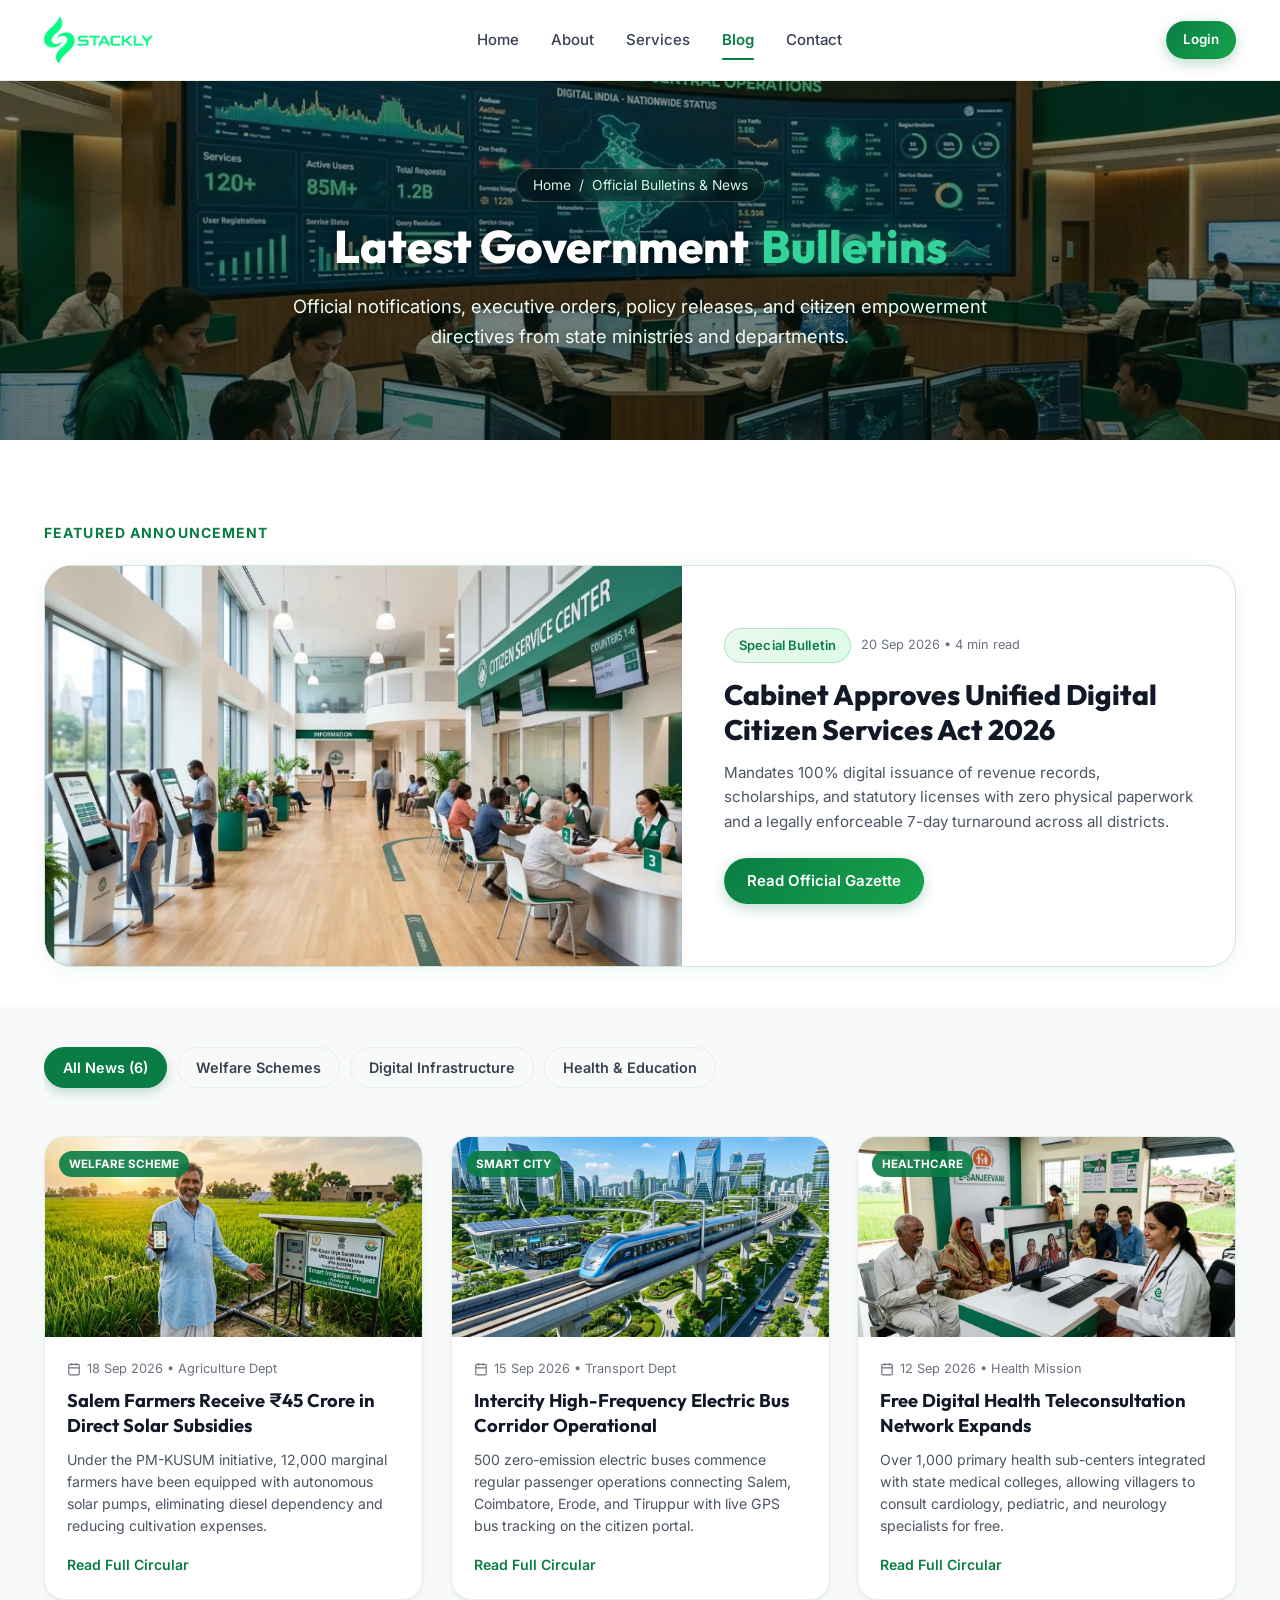
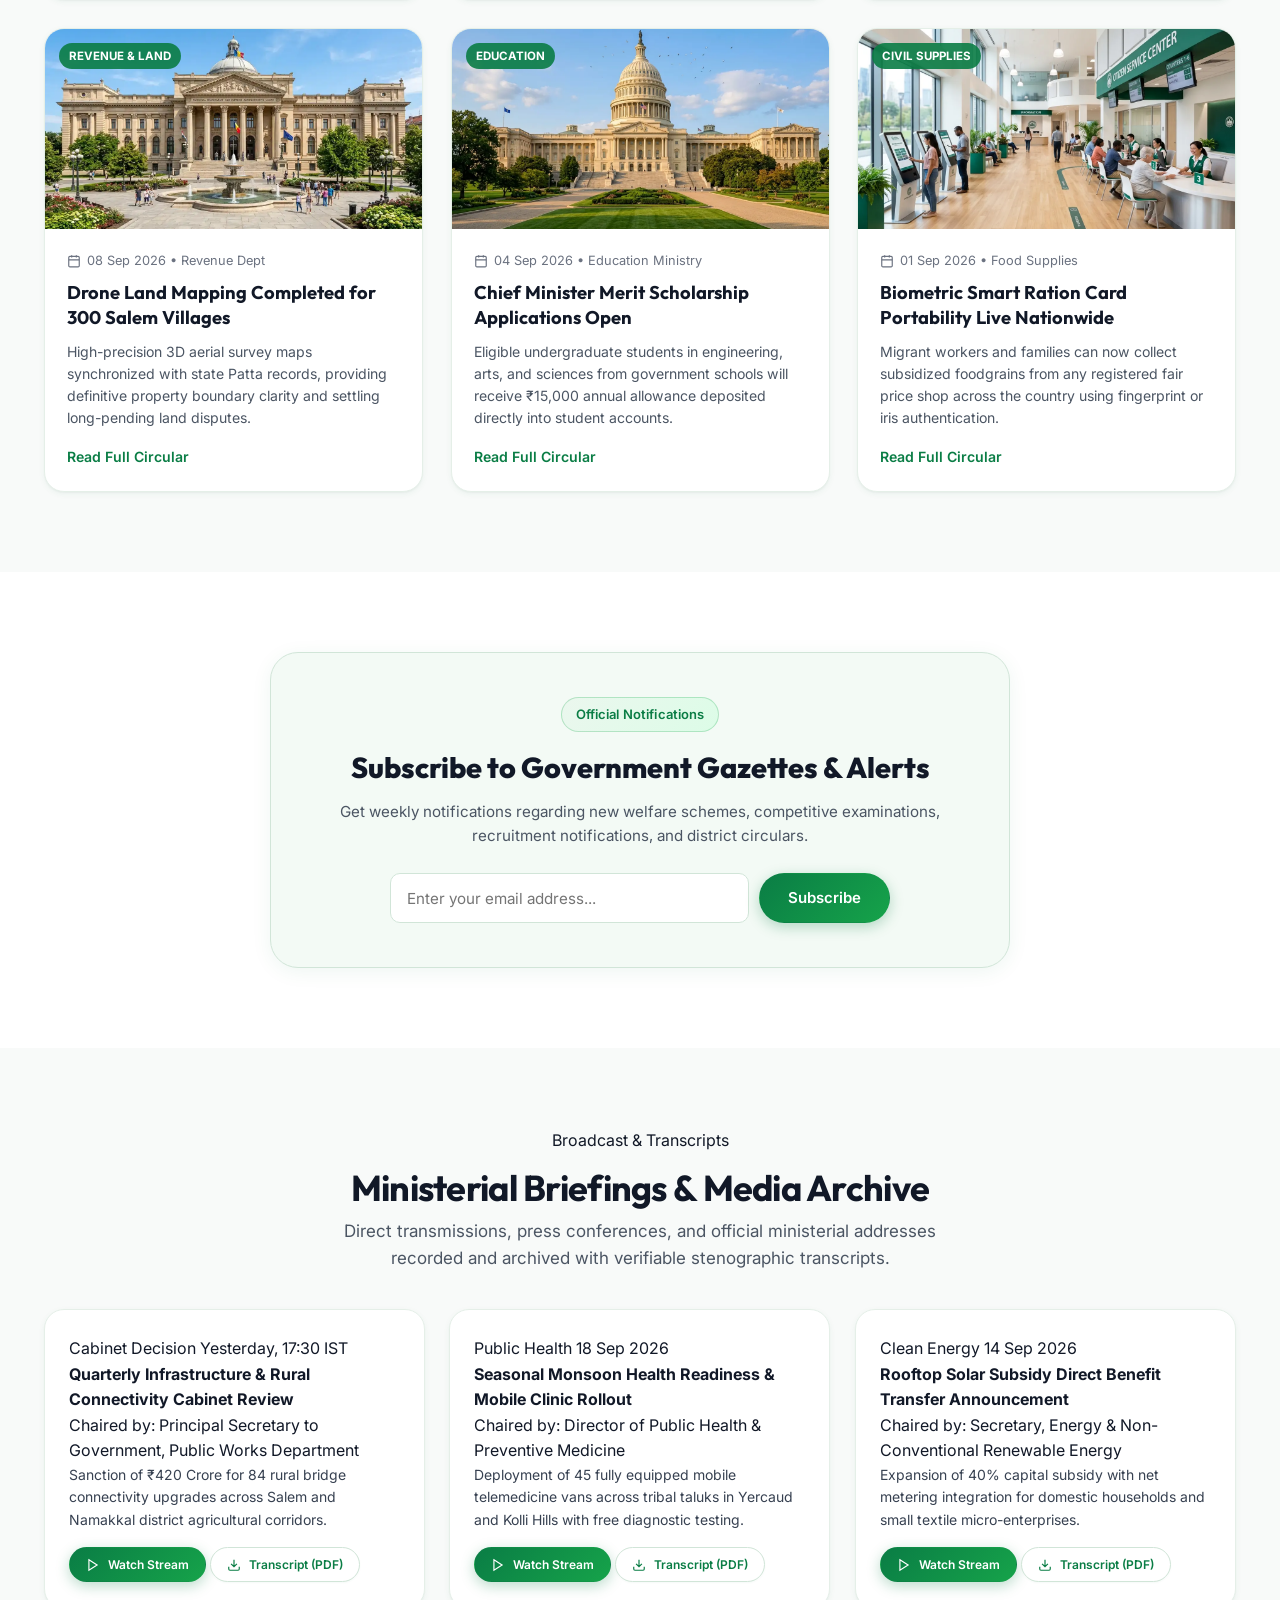
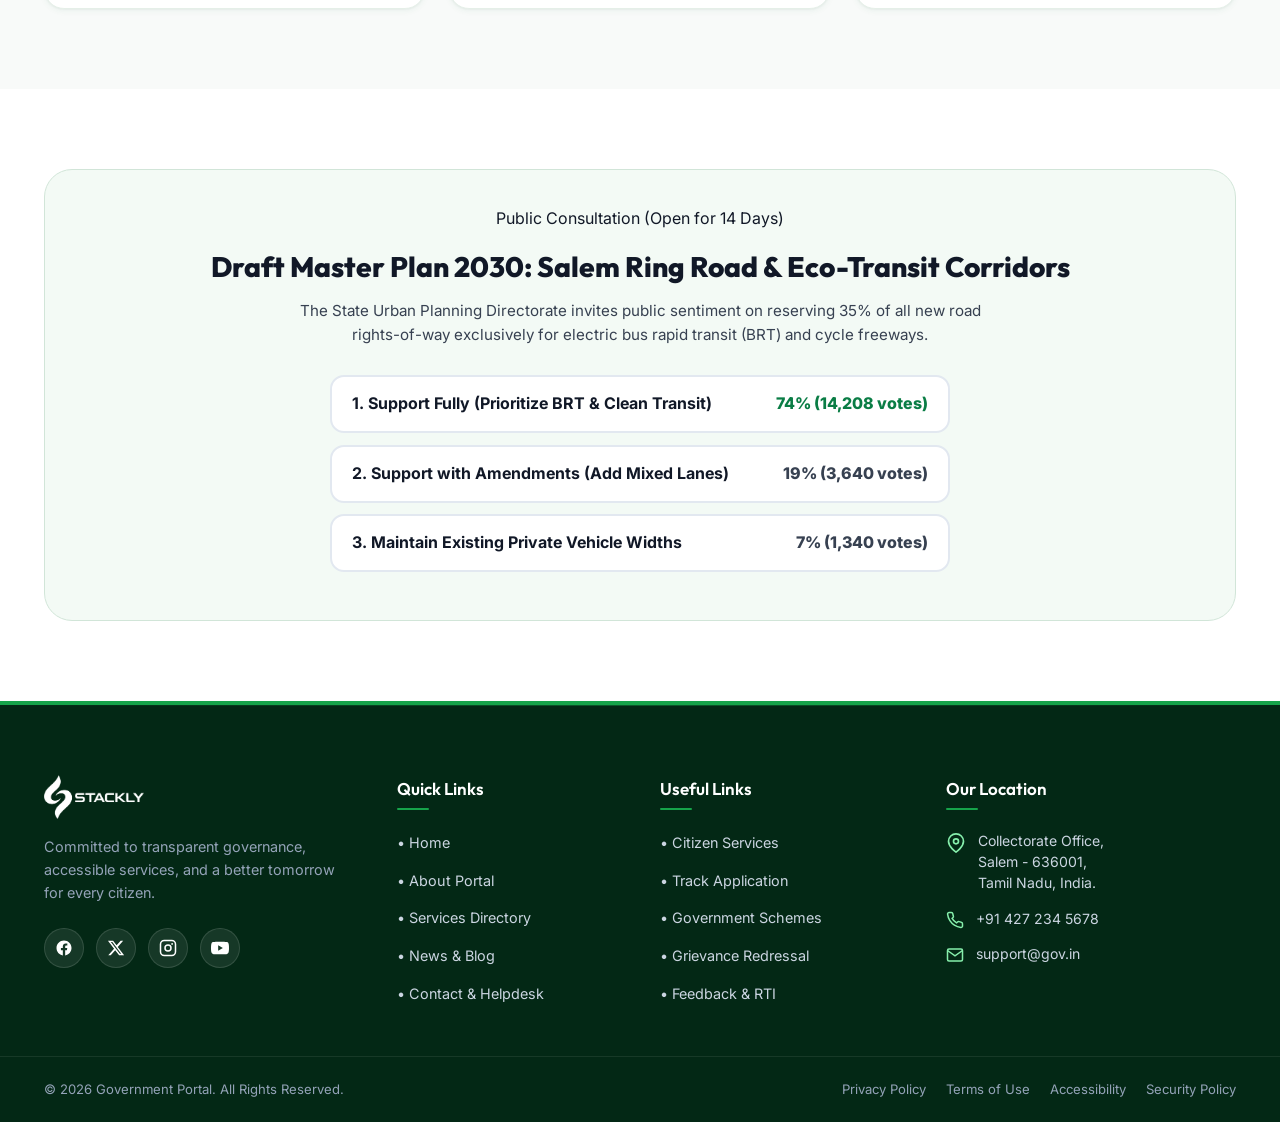
==== blog.html @ b6617c73 "Add signup page for user registration with form validation and preloader" ====
<!DOCTYPE html>
<html lang="en">
<head>
  <meta charset="UTF-8">
  <meta name="viewport" content="width=device-width, initial-scale=1.0">
  <title>News & Official Bulletins | Government Portal</title>
  <meta name="description" content="Official government press releases, policy circulars, gazette announcements, and citizen welfare scheme updates.">
  <link rel="stylesheet" href="css/main.css">
  <link rel="stylesheet" href="css/pages.css">
</head>
<body class="has-fixed-header">

  <!-- Government Portal Premium Split Preloader -->
  <div class="gov-preloader" id="gov-preloader" aria-hidden="true">
    <!-- Two Equal Halves (Split Screen Shutter) -->
    <div class="preloader-half preloader-half-left"></div>
    <div class="preloader-half preloader-half-right"></div>

    <!-- Centered Stackly Logo & Slogan Content -->
    <div class="preloader-center">
      <div class="preloader-logo-box">
        <img src="Assets/stackly_logo_clean.webp" alt="Stackly Government Portal" class="preloader-logo">
      </div>
      <p class="preloader-slogan">Citizen First For a Stronger Nation</p>
      <div class="preloader-progress-track">
        <div class="preloader-progress-fill"></div>
      </div>
    </div>
  </div>

  <!-- Fixed Header -->
  <header class="gov-header">
    <div class="container gov-nav-wrapper">
      <a href="index.html" class="gov-brand" aria-label="Government Portal Home">
        <div class="gov-logo-container">
          <img src="Assets/stackly_logo_clean.webp" alt="Stackly Government Portal" class="gov-logo-img">
        </div>
      </a>

      <nav class="gov-nav-menu">
        <a href="index.html" class="gov-nav-link">Home</a>
        <a href="about.html" class="gov-nav-link">About</a>
        <a href="services.html" class="gov-nav-link">Services</a>
        <a href="blog.html" class="gov-nav-link active">Blog</a>
        <a href="contact.html" class="gov-nav-link">Contact</a>
      </nav>

      <div class="gov-nav-actions">
        <a href="login.html" class="btn-gov-primary btn-gov-sm">
          <span>Login</span>
        </a>
        <button type="button" class="gov-mobile-toggle" aria-label="Toggle Navigation">
          <span></span><span></span><span></span>
        </button>
      </div>
    </div>
  </header>

  <!-- Mobile Drawer Menu -->
  <div class="gov-mobile-drawer" id="mobile-drawer">
    <a href="index.html" class="mobile-nav-link">Home</a>
    <a href="about.html" class="mobile-nav-link">About</a>
    <a href="services.html" class="mobile-nav-link">Services</a>
    <a href="blog.html" class="mobile-nav-link active">Blog</a>
    <a href="contact.html" class="mobile-nav-link">Contact</a>
    <div class="mobile-drawer-footer">
      <a href="login.html" class="btn-gov-primary btn-mobile-login">Login</a>
    </div>
  </div>

  <main>
    <!-- Page Hero Banner with Background Image -->
    <section class="page-hero page-hero-blog">
      <div class="container">
        <div class="page-breadcrumb">
          <a href="index.html">Home</a>
          <span>/</span>
          <span>Official Bulletins & News</span>
        </div>
        <h1 class="page-hero-title">
          <span class="anim-hero-left">Latest Government</span>
          <span class="anim-hero-right highlight-green">Bulletins</span>
        </h1>
        <p class="page-hero-desc anim-hero-up">
          Official notifications, executive orders, policy releases, and citizen empowerment directives from state ministries and departments.
        </p>
      </div>
    </section>

    <!-- Featured News Banner -->
    <section class="section-padding" style="background: #FFFFFF; padding-bottom: 40px; overflow: hidden;" id="section-featured-banner">
      <div class="container">
        <div style="margin-bottom: 20px;">
          <span class="section-tag" style="margin-bottom: 0;">Featured Announcement</span>
        </div>

        <div class="gov-card featured-news-banner" id="featured-news-banner" style="padding: 0; overflow: hidden; border: 1.5px solid var(--border-medium); border-radius: var(--radius-xl); box-shadow: var(--shadow-card);">
          <div class="featured-banner-grid">
            <div class="featured-banner-img-col">
              <!-- Base Full Image (rendered seamlessly once arrange completes) -->
              <img src="Assets/citizen-service.webp" alt="Citizen Service Center Hall" class="featured-banner-base-img">

              <!-- Diagonal Slice 1: Top-Left Triangle -->
              <div class="featured-slice slice-diagonal-top">
                <img src="Assets/citizen-service.webp" alt="Citizen Service Center Hall">
              </div>

              <!-- Diagonal Slice 2: Bottom-Right Triangle -->
              <div class="featured-slice slice-diagonal-bottom">
                <img src="Assets/citizen-service.webp" alt="Citizen Service Center Hall">
              </div>

              <!-- Radiant Diagonal Seam Line -->
              <div class="featured-diagonal-seam"></div>
            </div>

            <!-- Right-Side Content Column (slides in from right) -->
            <div class="featured-banner-content-col" id="featured-banner-content">
              <div style="display: flex; align-items: center; gap: 10px; margin-bottom: 14px;">
                <span class="pill-badge">Special Bulletin</span>
                <span style="font-size: 0.8rem; color: var(--text-light);">20 Sep 2026 &bull; 4 min read</span>
              </div>
              <h2 style="font-family: var(--font-display); font-size: clamp(1.4rem, 2.2vw, 1.85rem); font-weight: 800; color: var(--text-main); line-height: 1.25; margin-bottom: 14px;">
                Cabinet Approves Unified Digital Citizen Services Act 2026
              </h2>
              <p style="color: var(--text-soft); font-size: 0.95rem; line-height: 1.6; margin-bottom: 24px;">
                Mandates 100% digital issuance of revenue records, scholarships, and statutory licenses with zero physical paperwork and a legally enforceable 7-day turnaround across all districts.
              </p>
              <div>
                <a href="404.html" class="btn-gov-primary">
                  <span>Read Official Gazette</span>
                </a>
              </div>
            </div>
          </div>
        </div>
      </div>
    </section>

    <!-- News Grid & Filter -->
    <section class="section-padding" style="background: var(--bg-surface); padding-top: 40px;">
      <div class="container">
        <!-- Filter Tabs Navigation -->
        <div style="display: flex; justify-content: space-between; align-items: center; margin-bottom: 36px; flex-wrap: wrap; gap: 16px;">
          <div class="filter-tabs-nav" style="margin-bottom: 0;">
            <button class="tab-btn active" data-category="all">All News (6)</button>
            <button class="tab-btn" data-category="schemes">Welfare Schemes</button>
            <button class="tab-btn" data-category="digital">Digital Infrastructure</button>
            <button class="tab-btn" data-category="health">Health & Education</button>
          </div>
        </div>

        <div class="news-grid blog-news-grid" id="blog-news-grid">
          <!-- Article 1: Left Column Top -> comes from LEFT -->
          <article class="news-card filterable-card blog-card-1" data-category="schemes" tabindex="0">
            <div class="news-card-img-wrap">
              <img src="Assets/news-agriculture.webp" alt="Farmers using solar irrigation systems">
              <span class="news-category-badge">Welfare Scheme</span>
            </div>
            <div class="news-card-body">
              <div class="news-card-date">
                <svg width="14" height="14" fill="none" stroke="currentColor" stroke-width="2" viewBox="0 0 24 24"><rect x="3" y="4" width="18" height="18" rx="2" ry="2"/><path d="M16 2v4M8 2v4M3 10h18"/></svg>
                <span>18 Sep 2026 &bull; Agriculture Dept</span>
              </div>
              <h3 class="news-card-title">Salem Farmers Receive ₹45 Crore in Direct Solar Subsidies</h3>
              <p class="news-card-excerpt">
                Under the PM-KUSUM initiative, 12,000 marginal farmers have been equipped with autonomous solar pumps, eliminating diesel dependency and reducing cultivation expenses.
              </p>
              <a href="404.html" class="news-read-btn">
                <span>Read Full Circular</span>
              </a>
            </div>
          </article>

          <!-- Article 2: Center Column Top -> comes from TOP -->
          <article class="news-card filterable-card blog-card-2" data-category="digital" tabindex="0">
            <div class="news-card-img-wrap">
              <img src="Assets/news-transport.webp" alt="Electric city transport network">
              <span class="news-category-badge">Smart City</span>
            </div>
            <div class="news-card-body">
              <div class="news-card-date">
                <svg width="14" height="14" fill="none" stroke="currentColor" stroke-width="2" viewBox="0 0 24 24"><rect x="3" y="4" width="18" height="18" rx="2" ry="2"/><path d="M16 2v4M8 2v4M3 10h18"/></svg>
                <span>15 Sep 2026 &bull; Transport Dept</span>
              </div>
              <h3 class="news-card-title">Intercity High-Frequency Electric Bus Corridor Operational</h3>
              <p class="news-card-excerpt">
                500 zero-emission electric buses commence regular passenger operations connecting Salem, Coimbatore, Erode, and Tiruppur with live GPS bus tracking on the citizen portal.
              </p>
              <a href="404.html" class="news-read-btn">
                <span>Read Full Circular</span>
              </a>
            </div>
          </article>

          <!-- Article 3: Right Column Top -> comes from RIGHT -->
          <article class="news-card filterable-card blog-card-3" data-category="health" tabindex="0">
            <div class="news-card-img-wrap">
              <img src="Assets/news-health.webp" alt="Rural telemedicine center">
              <span class="news-category-badge">Healthcare</span>
            </div>
            <div class="news-card-body">
              <div class="news-card-date">
                <svg width="14" height="14" fill="none" stroke="currentColor" stroke-width="2" viewBox="0 0 24 24"><rect x="3" y="4" width="18" height="18" rx="2" ry="2"/><path d="M16 2v4M8 2v4M3 10h18"/></svg>
                <span>12 Sep 2026 &bull; Health Mission</span>
              </div>
              <h3 class="news-card-title">Free Digital Health Teleconsultation Network Expands</h3>
              <p class="news-card-excerpt">
                Over 1,000 primary health sub-centers integrated with state medical colleges, allowing villagers to consult cardiology, pediatric, and neurology specialists for free.
              </p>
              <a href="404.html" class="news-read-btn">
                <span>Read Full Circular</span>
              </a>
            </div>
          </article>

          <!-- Article 4: Left Column Bottom -> comes from LEFT -->
          <article class="news-card filterable-card blog-card-4" data-category="digital" tabindex="0">
            <div class="news-card-img-wrap">
              <img src="Assets/about-building.webp" alt="Court and administration building">
              <span class="news-category-badge">Revenue & Land</span>
            </div>
            <div class="news-card-body">
              <div class="news-card-date">
                <svg width="14" height="14" fill="none" stroke="currentColor" stroke-width="2" viewBox="0 0 24 24"><rect x="3" y="4" width="18" height="18" rx="2" ry="2"/><path d="M16 2v4M8 2v4M3 10h18"/></svg>
                <span>08 Sep 2026 &bull; Revenue Dept</span>
              </div>
              <h3 class="news-card-title">Drone Land Mapping Completed for 300 Salem Villages</h3>
              <p class="news-card-excerpt">
                High-precision 3D aerial survey maps synchronized with state Patta records, providing definitive property boundary clarity and settling long-pending land disputes.
              </p>
              <a href="404.html" class="news-read-btn">
                <span>Read Full Circular</span>
              </a>
            </div>
          </article>

          <!-- Article 5: Center Column Bottom -> comes from DOWN -->
          <article class="news-card filterable-card blog-card-5" data-category="health" tabindex="0">
            <div class="news-card-img-wrap">
              <img src="Assets/hero-parliament.webp" alt="Assembly building session">
              <span class="news-category-badge">Education</span>
            </div>
            <div class="news-card-body">
              <div class="news-card-date">
                <svg width="14" height="14" fill="none" stroke="currentColor" stroke-width="2" viewBox="0 0 24 24"><rect x="3" y="4" width="18" height="18" rx="2" ry="2"/><path d="M16 2v4M8 2v4M3 10h18"/></svg>
                <span>04 Sep 2026 &bull; Education Ministry</span>
              </div>
              <h3 class="news-card-title">Chief Minister Merit Scholarship Applications Open</h3>
              <p class="news-card-excerpt">
                Eligible undergraduate students in engineering, arts, and sciences from government schools will receive ₹15,000 annual allowance deposited directly into student accounts.
              </p>
              <a href="404.html" class="news-read-btn">
                <span>Read Full Circular</span>
              </a>
            </div>
          </article>

          <!-- Article 6: Right Column Bottom -> comes from RIGHT -->
          <article class="news-card filterable-card blog-card-6" data-category="schemes" tabindex="0">
            <div class="news-card-img-wrap">
              <img src="Assets/citizen-service.webp" alt="Citizen service counters">
              <span class="news-category-badge">Civil Supplies</span>
            </div>
            <div class="news-card-body">
              <div class="news-card-date">
                <svg width="14" height="14" fill="none" stroke="currentColor" stroke-width="2" viewBox="0 0 24 24"><rect x="3" y="4" width="18" height="18" rx="2" ry="2"/><path d="M16 2v4M8 2v4M3 10h18"/></svg>
                <span>01 Sep 2026 &bull; Food Supplies</span>
              </div>
              <h3 class="news-card-title">Biometric Smart Ration Card Portability Live Nationwide</h3>
              <p class="news-card-excerpt">
                Migrant workers and families can now collect subsidized foodgrains from any registered fair price shop across the country using fingerprint or iris authentication.
              </p>
              <a href="404.html" class="news-read-btn">
                <span>Read Full Circular</span>
              </a>
            </div>
          </article>
        </div>
      </div>
    </section>

    <!-- Gazette Newsletter Subscription -->
    <section class="section-padding" style="background: #FFFFFF; overflow: hidden;" id="section-newsletter">
      <div class="container">
        <div class="gov-card newsletter-subscribe-card" id="newsletter-subscribe-card" style="max-width: 740px; margin: 0 auto; text-align: center; background: var(--primary-tint); border: 1.5px solid var(--border-medium); border-radius: var(--radius-xl); padding: 44px 28px;">
          <span class="pill-badge" style="margin-bottom: 12px;">Official Notifications</span>
          <h3 style="font-family: var(--font-display); font-size: 1.8rem; font-weight: 800; color: var(--text-main); margin-bottom: 10px;">
            Subscribe to Government Gazettes & Alerts
          </h3>
          <p style="color: var(--text-soft); font-size: 0.95rem; margin-bottom: 24px;">
            Get weekly notifications regarding new welfare schemes, competitive examinations, recruitment notifications, and district circulars.
          </p>
          <form id="newsletter-form" novalidate style="max-width: 500px; margin: 0 auto;">
            <div class="newsletter-form-row" style="display: flex; gap: 10px; flex-wrap: wrap; justify-content: center; align-items: stretch;">
              <div class="newsletter-input-wrap" style="flex: 1; min-width: 240px;">
                <input type="email" id="newsletter-email-input" placeholder="Enter your email address..." class="form-input newsletter-email-input" style="width: 100%; height: 100%; margin: 0;">
              </div>
              <div class="newsletter-btn-wrap">
                <button type="submit" id="btn-newsletter-subscribe" class="btn-gov-primary newsletter-submit-btn" style="padding: 12px 28px; height: 100%; white-space: nowrap;">Subscribe</button>
              </div>
            </div>
            <!-- Red Error Line Downside -->
            <div id="newsletter-error-msg" class="newsletter-error-line" style="display: none; color: #DC2626; font-size: 0.875rem; font-weight: 700; margin-top: 10px; text-align: center;">
              Please enter email
            </div>
          </form>
        </div>
      </div>
    </section>
    <!-- Section 1: Ministerial Press Briefings & Audio/Video Media Archive -->
    <section class="section-padding" style="background: #F8FAF9; overflow: hidden;" id="section-briefings">
      <div class="container">
        <div class="section-header" style="text-align: center; max-width: 760px; margin: 0 auto 36px;">
          <div class="section-badge" style="display: inline-flex; margin-bottom: 12px;">Broadcast & Transcripts</div>
          <h2 class="section-title" style="margin-bottom: 8px;">Ministerial Briefings & Media Archive</h2>
          <p class="section-desc" style="margin: 0 auto; color: var(--text-soft); max-width: 640px;">
            Direct transmissions, press conferences, and official ministerial addresses recorded and archived with verifiable stenographic transcripts.
          </p>
        </div>

        <div class="media-room-grid" id="media-room-grid">
          <!-- Briefing 1: Left Card -> comes from LEFT -->
          <div class="briefing-card briefing-card-left" tabindex="0">
            <div class="briefing-meta">
              <span class="briefing-tag">Cabinet Decision</span>
              <span class="briefing-date">Yesterday, 17:30 IST</span>
            </div>
            <h4 class="briefing-title">Quarterly Infrastructure & Rural Connectivity Cabinet Review</h4>
            <p class="briefing-speaker">Chaired by: Principal Secretary to Government, Public Works Department</p>
            <p style="font-size: 0.875rem; color: var(--text-muted); line-height: 1.6; margin-bottom: 16px;">
              Sanction of ₹420 Crore for 84 rural bridge connectivity upgrades across Salem and Namakkal district agricultural corridors.
            </p>
            <div class="briefing-actions">
              <a href="404.html" class="btn-gov-primary btn-gov-sm" style="font-size: 0.75rem;">
                <svg width="14" height="14" fill="none" stroke="currentColor" stroke-width="2" viewBox="0 0 24 24"><polygon points="5 3 19 12 5 21 5 3"/></svg>
                <span>Watch Stream</span>
              </a>
              <a href="404.html" class="btn-gov-secondary btn-gov-sm" style="font-size: 0.75rem;">
                <svg width="14" height="14" fill="none" stroke="currentColor" stroke-width="2" viewBox="0 0 24 24"><path d="M21 15v4a2 2 0 0 1-2 2H5a2 2 0 0 1-2-2v-4M7 10l5 5 5-5M12 15V3"/></svg>
                <span>Transcript (PDF)</span>
              </a>
            </div>
          </div>

          <!-- Briefing 2: Center Card -> comes from DOWN -->
          <div class="briefing-card briefing-card-center" tabindex="0">
            <div class="briefing-meta">
              <span class="briefing-tag">Public Health</span>
              <span class="briefing-date">18 Sep 2026</span>
            </div>
            <h4 class="briefing-title">Seasonal Monsoon Health Readiness & Mobile Clinic Rollout</h4>
            <p class="briefing-speaker">Chaired by: Director of Public Health & Preventive Medicine</p>
            <p style="font-size: 0.875rem; color: var(--text-muted); line-height: 1.6; margin-bottom: 16px;">
              Deployment of 45 fully equipped mobile telemedicine vans across tribal taluks in Yercaud and Kolli Hills with free diagnostic testing.
            </p>
            <div class="briefing-actions">
              <a href="404.html" class="btn-gov-primary btn-gov-sm" style="font-size: 0.75rem;">
                <svg width="14" height="14" fill="none" stroke="currentColor" stroke-width="2" viewBox="0 0 24 24"><polygon points="5 3 19 12 5 21 5 3"/></svg>
                <span>Watch Stream</span>
              </a>
              <a href="404.html" class="btn-gov-secondary btn-gov-sm" style="font-size: 0.75rem;">
                <svg width="14" height="14" fill="none" stroke="currentColor" stroke-width="2" viewBox="0 0 24 24"><path d="M21 15v4a2 2 0 0 1-2 2H5a2 2 0 0 1-2-2v-4M7 10l5 5 5-5M12 15V3"/></svg>
                <span>Transcript (PDF)</span>
              </a>
            </div>
          </div>

          <!-- Briefing 3: Right Card -> comes from RIGHT -->
          <div class="briefing-card briefing-card-right" tabindex="0">
            <div class="briefing-meta">
              <span class="briefing-tag">Clean Energy</span>
              <span class="briefing-date">14 Sep 2026</span>
            </div>
            <h4 class="briefing-title">Rooftop Solar Subsidy Direct Benefit Transfer Announcement</h4>
            <p class="briefing-speaker">Chaired by: Secretary, Energy & Non-Conventional Renewable Energy</p>
            <p style="font-size: 0.875rem; color: var(--text-muted); line-height: 1.6; margin-bottom: 16px;">
              Expansion of 40% capital subsidy with net metering integration for domestic households and small textile micro-enterprises.
            </p>
            <div class="briefing-actions">
              <a href="404.html" class="btn-gov-primary btn-gov-sm" style="font-size: 0.75rem;">
                <svg width="14" height="14" fill="none" stroke="currentColor" stroke-width="2" viewBox="0 0 24 24"><polygon points="5 3 19 12 5 21 5 3"/></svg>
                <span>Watch Stream</span>
              </a>
              <a href="404.html" class="btn-gov-secondary btn-gov-sm" style="font-size: 0.75rem;">
                <svg width="14" height="14" fill="none" stroke="currentColor" stroke-width="2" viewBox="0 0 24 24"><path d="M21 15v4a2 2 0 0 1-2 2H5a2 2 0 0 1-2-2v-4M7 10l5 5 5-5M12 15V3"/></svg>
                <span>Transcript (PDF)</span>
              </a>
            </div>
          </div>
        </div>
      </div>
    </section>

    <!-- Section 2: Citizen Policy Consultation & Public Voting Poll -->
    <section class="section-padding" style="background: #FFFFFF;">
      <div class="container">
        <div class="policy-poll-card" id="policy-poll-card">
          <div class="policy-poll-header" style="text-align: center; margin-bottom: 28px;">
            <div class="section-badge" style="display: inline-flex; margin: 0 auto 12px;">Public Consultation (Open for 14 Days)</div>
            <h3 style="font-family: var(--font-display); font-size: clamp(1.4rem, 2.2vw, 1.85rem); font-weight: 800; color: var(--text-dark); margin-bottom: 10px; text-align: center;">
              Draft Master Plan 2030: Salem Ring Road & Eco-Transit Corridors
            </h3>
            <p style="color: var(--text-muted); font-size: 0.95rem; max-width: 720px; margin: 0 auto; line-height: 1.6; text-align: center;">
              The State Urban Planning Directorate invites public sentiment on reserving 35% of all new road rights-of-way exclusively for electric bus rapid transit (BRT) and cycle freeways.
            </p>
          </div>

          <div style="max-width: 620px; margin: 0 auto; text-align: left;" id="policy-poll-options">
            <!-- Option 1: First one comes from left side -->
            <div class="poll-option-btn poll-option-left" data-opt="1" style="display: flex; align-items: center; justify-content: space-between; padding: 14px 20px; border: 2px solid #E2E8F0; border-radius: var(--radius-md); margin-bottom: 12px; cursor: pointer; transition: all 0.2s; background: #fff;">
              <div style="font-weight: 700; color: var(--text-dark);">1. Support Fully (Prioritize BRT & Clean Transit)</div>
              <div class="poll-pct" style="font-weight: 800; color: var(--primary);">74% (14,208 votes)</div>
            </div>
            <!-- Option 2: Center one comes from downside -->
            <div class="poll-option-btn poll-option-center" data-opt="2" style="display: flex; align-items: center; justify-content: space-between; padding: 14px 20px; border: 2px solid #E2E8F0; border-radius: var(--radius-md); margin-bottom: 12px; cursor: pointer; transition: all 0.2s; background: #fff;">
              <div style="font-weight: 700; color: var(--text-dark);">2. Support with Amendments (Add Mixed Lanes)</div>
              <div class="poll-pct" style="font-weight: 800; color: var(--text-muted);">19% (3,640 votes)</div>
            </div>
            <!-- Option 3: Third one comes from right side -->
            <div class="poll-option-btn poll-option-right" data-opt="3" style="display: flex; align-items: center; justify-content: space-between; padding: 14px 20px; border: 2px solid #E2E8F0; border-radius: var(--radius-md); margin-bottom: 12px; cursor: pointer; transition: all 0.2s; background: #fff;">
              <div style="font-weight: 700; color: var(--text-dark);">3. Maintain Existing Private Vehicle Widths</div>
              <div class="poll-pct" style="font-weight: 800; color: var(--text-muted);">7% (1,340 votes)</div>
            </div>
          </div>

          <div id="poll-vote-status" style="margin-top: 20px; font-weight: 700; font-size: 0.9rem; color: #166534; display: none; text-align: center;">
            Your civic feedback has been registered and cryptographically timestamped on the public ledger. Thank you!
          </div>
        </div>
      </div>
    </section>
  </main>

  <!-- Bulletin Details Modal -->
  <div class="search-modal-backdrop" id="bulletin-modal" role="dialog" aria-modal="true">
    <div class="search-modal-card" style="max-width: 600px; padding: 28px;">
      <div style="display: flex; justify-content: space-between; align-items: flex-start; margin-bottom: 16px;">
        <span class="pill-badge">Official Press Release</span>
        <button type="button" class="search-modal-close" onclick="document.getElementById('bulletin-modal').classList.remove('open');">
          <svg width="20" height="20" fill="none" stroke="currentColor" stroke-width="2" viewBox="0 0 24 24"><path d="M18 6L6 18M6 6l12 12"/></svg>
        </button>
      </div>
      <h3 id="bulletin-modal-title" style="font-family: var(--font-display); font-size: 1.4rem; font-weight: 800; color: var(--text-main); margin-bottom: 14px;"></h3>
      <p id="bulletin-modal-body" style="color: var(--text-soft); font-size: 0.95rem; line-height: 1.7; margin-bottom: 24px;"></p>
      <div style="display: flex; justify-content: flex-end; gap: 12px;">
        <button type="button" class="btn-gov-secondary btn-gov-sm" onclick="document.getElementById('bulletin-modal').classList.remove('open');">Close</button>
        <a href="404.html" class="btn-gov-primary btn-gov-sm">Download Official Gazette (PDF)</a>
      </div>
    </div>
  </div>

  <!-- Global Footer -->
  <footer class="gov-footer">
    <div class="container footer-top">
      <div class="footer-grid">
        <div class="footer-brand">
          <div class="footer-logo-row">
            <a href="index.html" class="footer-logo-container" aria-label="Stackly Home">
              <img src="Assets/stackly_logo_white.webp" alt="Stackly Logo" style="height: 44px; width: auto; max-width: 170px; object-fit: contain;">
            </a>
          </div>
          <p class="footer-desc">
            Committed to transparent governance, accessible services, and a better tomorrow for every citizen.
          </p>
          <div class="footer-social-links">
            <a href="404.html" class="social-icon-btn"><svg width="18" height="18" fill="currentColor" viewBox="0 0 24 24"><path d="M22 12c0-5.523-4.477-10-10-10S2 6.477 2 12c0 4.991 3.657 9.128 8.438 9.878v-6.987h-2.54V12h2.54V9.797c0-2.506 1.492-3.89 3.777-3.89 1.094 0 2.238.195 2.238.195v2.46h-1.26c-1.243 0-1.63.771-1.63 1.562V12h2.773l-.443 2.89h-2.33v6.988C18.343 21.128 22 16.991 22 12z"/></svg></a>
            <a href="404.html" class="social-icon-btn"><svg width="18" height="18" fill="currentColor" viewBox="0 0 24 24"><path d="M18.244 2.25h3.308l-7.227 8.26 8.502 11.24H16.17l-5.214-6.817L4.99 21.75H1.68l7.73-8.835L1.254 2.25H8.08l4.713 6.231zm-1.161 17.52h1.833L7.084 4.126H5.117z"/></svg></a>
            <a href="404.html" class="social-icon-btn" aria-label="Instagram" title="Instagram"><svg width="18" height="18" viewBox="0 0 24 24" fill="none" stroke="currentColor" stroke-width="2" stroke-linecap="round" stroke-linejoin="round"><rect x="2" y="2" width="20" height="20" rx="5" ry="5"></rect><circle cx="12" cy="12" r="4"></circle><circle cx="17.5" cy="6.5" r="1.2" fill="currentColor" stroke="none"></circle></svg></a>
            <a href="404.html" class="social-icon-btn"><svg width="18" height="18" fill="currentColor" viewBox="0 0 24 24"><path d="M23.498 6.186a3.016 3.016 0 0 0-2.122-2.136C19.505 3.545 12 3.545 12 3.545s-7.505 0-9.377.505A3.017 3.017 0 0 0 .502 6.186C0 8.07 0 12 0 12s0 3.93.502 5.814a3.016 3.016 0 0 0 2.122 2.136c1.871.505 9.376.505 9.376.505s7.505 0 9.377-.505a3.015 3.015 0 0 0 2.122-2.136C24 15.93 24 12 24 12s0-3.93-.502-5.814zM9.545 15.568V8.432L15.818 12l-6.273 3.568z"/></svg></a>
          </div>
        </div>

        <div>
          <h4 class="footer-col-title">Quick Links</h4>
          <ul class="footer-links-list">
            <li><a href="index.html">&bull; Home</a></li>
            <li><a href="about.html">&bull; About Portal</a></li>
            <li><a href="services.html">&bull; Services Directory</a></li>
            <li><a href="blog.html">&bull; News & Blog</a></li>
            <li><a href="contact.html">&bull; Contact & Helpdesk</a></li>
          </ul>
        </div>

        <div>
          <h4 class="footer-col-title">Useful Links</h4>
          <ul class="footer-links-list">
            <li><a href="404.html">&bull; Citizen Services</a></li>
            <li><a href="404.html">&bull; Track Application</a></li>
            <li><a href="404.html">&bull; Government Schemes</a></li>
            <li><a href="404.html">&bull; Grievance Redressal</a></li>
            <li><a href="404.html">&bull; Feedback & RTI</a></li>
          </ul>
        </div>

        <div>
          <h4 class="footer-col-title">Our Location</h4>
          <div class="footer-contact-info">
            <div class="footer-contact-item">
              <svg width="20" height="20" fill="none" stroke="currentColor" stroke-width="2" viewBox="0 0 24 24"><path d="M21 10c0 7-9 13-9 13s-9-6-9-13a9 9 0 0 1 18 0z"/><circle cx="12" cy="10" r="3"/></svg>
              <span>Collectorate Office,<br>Salem - 636001,<br>Tamil Nadu, India.</span>
            </div>
            <div class="footer-contact-item">
              <svg width="18" height="18" fill="none" stroke="currentColor" stroke-width="2" viewBox="0 0 24 24"><path d="M22 16.92v3a2 2 0 0 1-2.18 2 19.79 19.79 0 0 1-8.63-3.07 19.5 19.5 0 0 1-6-6 19.79 19.79 0 0 1-3.07-8.67A2 2 0 0 1 4.11 2h3a2 2 0 0 1 2 1.72 12.84 12.84 0 0 0 .7 2.81 2 2 0 0 1-.45 2.11L8.09 9.91a16 16 0 0 0 6 6l1.27-1.27a2 2 0 0 1 2.11-.45 12.84 12.84 0 0 0 2.81.7A2 2 0 0 1 22 16.92z"/></svg>
              <a href="404.html">+91 427 234 5678</a>
            </div>
            <div class="footer-contact-item">
              <svg width="18" height="18" fill="none" stroke="currentColor" stroke-width="2" viewBox="0 0 24 24"><path d="M4 4h16c1.1 0 2 .9 2 2v12c0 1.1-.9 2-2 2H4c-1.1 0-2-.9-2-2V6c0-1.1.9-2 2-2z"/><polyline points="22,6 12,13 2,6"/></svg>
              <a href="404.html">support@gov.in</a>
            </div>
          </div>
        </div>
      </div>
    </div>

    <div class="footer-bottom">
      <div class="container footer-bottom-inner">
        <div>&copy; 2026 Government Portal. All Rights Reserved.</div>
        <div class="footer-bottom-links">
          <a href="404.html">Privacy Policy</a>
          <a href="404.html">Terms of Use</a>
          <a href="404.html">Accessibility</a>
          <a href="404.html">Security Policy</a>
        </div>
      </div>
    </div>
  </footer>

  <script src="js/main.js"></script>
  <script>
    function openBulletinModal(title, body) {
      document.getElementById('bulletin-modal-title').textContent = title;
      document.getElementById('bulletin-modal-body').textContent = body;
      document.getElementById('bulletin-modal').classList.add('open');
    }

    // Citizen Policy Consultation Poll Interactivity
    const pollOptions = document.querySelectorAll('.poll-option-btn');
    const pollStatus = document.getElementById('poll-vote-status');
    pollOptions.forEach(btn => {
      btn.addEventListener('click', () => {
        pollOptions.forEach(b => {
          b.style.borderColor = '#E2E8F0';
          b.style.background = '#FFFFFF';
        });
        btn.style.borderColor = 'var(--primary)';
        btn.style.background = 'var(--primary-tint)';
        if (pollStatus) {
          pollStatus.style.display = 'block';
        }
      });
    });
  </script>
</body>
</html>
---- css/main.css ----
/* ==========================================================================
   GOVERNMENT PORTAL - MODERN PUBLIC SERVICE DESIGN SYSTEM
   Green + White Premium Color Palette | Clean Typography | Micro-Interactions
   ========================================================================== */

@import url('https://fonts.googleapis.com/css2?family=Inter:wght@300;400;500;600;700&family=Outfit:wght@400;500;600;700;800&family=Plus+Jakarta+Sans:wght@400;500;600;700&display=swap');

:root {
  /* Green & White Color Palette */
  --primary: #0A7D45;
  --primary-hover: #08693a;
  --primary-dark: #054e2b;
  --primary-deep: #03361e;
  --primary-light: #16A34A;
  --primary-emerald: #059669;
  --primary-subtle: #EBF7EE;
  --primary-tint: #F3FAF5;
  
  --accent-gold: #D97706;
  --accent-gold-light: #FEF3C7;
  
  --bg-white: #FFFFFF;
  --bg-surface: #F8FAF9;
  --bg-surface-alt: #F1F6F3;
  --bg-subtle: #EAF3EC;
  
  --text-main: #111827;
  --text-muted: #374151;
  --text-soft: #4B5563;
  --text-light: #6B7280;
  --text-white: #FFFFFF;
  
  --border-light: #E5EFE8;
  --border-medium: #D1E5D8;
  --border-focus: #16A34A;
  
  --shadow-xs: 0 1px 2px rgba(10, 125, 69, 0.04);
  --shadow-sm: 0 2px 6px rgba(10, 125, 69, 0.06), 0 1px 2px rgba(0, 0, 0, 0.04);
  --shadow-md: 0 6px 18px rgba(10, 125, 69, 0.08), 0 2px 6px rgba(0, 0, 0, 0.04);
  --shadow-lg: 0 14px 34px rgba(10, 125, 69, 0.12), 0 4px 10px rgba(0, 0, 0, 0.04);
  --shadow-card: 0 4px 20px rgba(10, 125, 69, 0.07);
  --shadow-hover: 0 12px 30px rgba(10, 125, 69, 0.15);

  --gradient-primary: linear-gradient(135deg, #0A7D45 0%, #16A34A 100%);
  --gradient-hero: linear-gradient(135deg, #054e2b 0%, #0A7D45 50%, #16A34A 100%);
  --gradient-subtle: linear-gradient(180deg, #F3FAF5 0%, #FFFFFF 100%);
  --gradient-badge: linear-gradient(135deg, #EBF7EE 0%, #DCFCE7 100%);
  
  --radius-xs: 6px;
  --radius-sm: 10px;
  --radius-md: 14px;
  --radius-lg: 20px;
  --radius-xl: 28px;
  --radius-full: 9999px;
  
  --font-body: 'Inter', -apple-system, BlinkMacSystemFont, 'Segoe UI', Roboto, sans-serif;
  --font-display: 'Outfit', 'Plus Jakarta Sans', sans-serif;
  
  --transition-fast: 0.18s cubic-bezier(0.4, 0, 0.2, 1);
  --transition-normal: 0.28s cubic-bezier(0.4, 0, 0.2, 1);
  --transition-smooth: 0.4s cubic-bezier(0.16, 1, 0.3, 1);
  
  --container-max: 1240px;
}

/* ==========================================================================
   RESET & BASE STYLES
   ========================================================================== */

*, *::before, *::after {
  box-sizing: border-box;
  margin: 0;
  padding: 0;
}

html {
  font-size: 16px;
  scroll-behavior: smooth;
  scroll-padding-top: 80px;
  -webkit-font-smoothing: antialiased;
  -moz-osx-font-smoothing: grayscale;
  overflow-x: hidden;
}

body {
  font-family: var(--font-body);
  color: var(--text-main);
  background-color: var(--bg-white);
  line-height: 1.6;
  overflow-x: hidden;
  width: 100%;
  position: relative;
}

body:has(.gov-header),
body.has-fixed-header {
  padding-top: 80px;
}

body.font-large {
  font-size: 18px;
}

body.font-small {
  font-size: 14px;
}

img, svg {
  display: block;
  max-width: 100%;
  height: auto;
}

a {
  color: inherit;
  text-decoration: none;
  transition: color var(--transition-fast);
}

button, input, select, textarea {
  font: inherit;
  color: inherit;
}

button {
  cursor: pointer;
  border: none;
  background: none;
}

ul, ol {
  list-style: none;
}

.container {
  width: 100%;
  max-width: var(--container-max);
  margin-left: auto;
  margin-right: auto;
  padding-left: 24px;
  padding-right: 24px;
}

@media (max-width: 480px) {
  .container {
    padding-left: 16px;
    padding-right: 16px;
  }
}

/* ==========================================================================
   TOP GOVERNMENT ANNOUNCEMENT & ACCESSIBILITY BAR (HIDDEN PER USER REQUEST)
   ========================================================================== */

.gov-topbar {
  display: none !important;
}

/* ==========================================================================
   MAIN NAVIGATION HEADER (STICKY)
   ========================================================================== */

.gov-header {
  position: fixed;
  top: 0;
  left: 0;
  right: 0;
  width: 100%;
  background: rgba(255, 255, 255, 0.98);
  backdrop-filter: blur(12px);
  -webkit-backdrop-filter: blur(12px);
  z-index: 1000;
  border-bottom: 1px solid var(--border-light);
  box-shadow: 0 2px 10px rgba(0, 0, 0, 0.03);
  transition: all var(--transition-normal);
}

.gov-header.scrolled {
  box-shadow: 0 4px 20px rgba(10, 125, 69, 0.09);
  border-bottom-color: var(--border-medium);
}

.gov-nav-wrapper {
  display: flex;
  align-items: center;
  justify-content: space-between;
  height: 80px;
  gap: 16px;
}

/* Logo & Brand - Unboxed, Large & Clear */
.gov-brand {
  display: flex;
  align-items: center;
  gap: 16px;
  text-decoration: none;
}

.gov-logo-container {
  display: flex;
  align-items: center;
  justify-content: center;
  background: transparent;
  border: none;
  padding: 0;
  box-shadow: none;
}

.gov-logo-img {
  height: 48px;
  width: auto;
  max-width: 185px;
  object-fit: contain;
  transition: transform var(--transition-fast);
}

.gov-brand:hover .gov-logo-img {
  transform: scale(1.05);
}

.gov-brand-text {
  display: flex;
  flex-direction: column;
}

.gov-brand-title {
  font-family: var(--font-display);
  font-size: 1.25rem;
  font-weight: 700;
  color: var(--text-main);
  letter-spacing: -0.01em;
  line-height: 1.2;
}

.gov-brand-subtitle {
  font-size: 0.75rem;
  font-weight: 600;
  color: var(--primary);
  letter-spacing: 0.06em;
  text-transform: uppercase;
}

/* Nav Menu Links */
.gov-nav-menu {
  display: flex;
  align-items: center;
  gap: 32px;
}

.gov-nav-link {
  font-size: 0.9375rem;
  font-weight: 500;
  color: var(--text-muted);
  position: relative;
  padding: 8px 0;
  transition: color var(--transition-fast);
}

.gov-nav-link::after {
  content: '';
  position: absolute;
  bottom: 0;
  left: 0;
  width: 0;
  height: 2px;
  background: var(--primary);
  border-radius: var(--radius-full);
  transition: width var(--transition-normal);
}

.gov-nav-link:hover,
.gov-nav-link:focus-visible {
  color: var(--primary);
}

.gov-nav-link:hover::after,
.gov-nav-link.active::after {
  width: 100%;
}

.gov-nav-link.active {
  color: var(--primary);
  font-weight: 600;
}

/* Nav Actions (Search & Login Button) */
.gov-nav-actions {
  display: flex;
  align-items: center;
  gap: 16px;
}

.gov-search-trigger {
  width: 40px;
  height: 40px;
  border-radius: var(--radius-full);
  display: flex;
  align-items: center;
  justify-content: center;
  color: var(--text-muted);
  background: var(--bg-surface);
  border: 1px solid var(--border-light);
  transition: all var(--transition-fast);
}

.gov-search-trigger:hover {
  color: var(--primary);
  border-color: var(--primary-light);
  background: var(--primary-subtle);
  transform: translateY(-1px);
}

/* Green Gradient Buttons */
.btn-gov-primary {
  display: inline-flex;
  align-items: center;
  justify-content: center;
  gap: 8px;
  background: var(--gradient-primary);
  color: #FFFFFF;
  font-family: var(--font-body);
  font-size: 0.9375rem;
  font-weight: 600;
  padding: 10px 22px;
  border-radius: var(--radius-full);
  box-shadow: 0 4px 14px rgba(10, 125, 69, 0.28);
  transition: all var(--transition-normal);
  text-decoration: none;
  border: 1px solid transparent;
}

.btn-gov-primary:hover {
  background: linear-gradient(135deg, #08693a 0%, #15803d 100%);
  box-shadow: 0 6px 20px rgba(10, 125, 69, 0.38);
  transform: translateY(-2px);
  color: #FFFFFF;
}

.btn-gov-primary:active {
  transform: translateY(0);
}

.btn-gov-secondary {
  display: inline-flex;
  align-items: center;
  justify-content: center;
  gap: 8px;
  background: #FFFFFF;
  color: var(--primary);
  font-family: var(--font-body);
  font-size: 0.9375rem;
  font-weight: 600;
  padding: 10px 22px;
  border-radius: var(--radius-full);
  border: 1.5px solid var(--border-medium);
  box-shadow: var(--shadow-xs);
  transition: all var(--transition-normal);
  text-decoration: none;
}

.btn-gov-secondary:hover {
  border-color: var(--primary);
  background: var(--primary-tint);
  color: var(--primary-dark);
  transform: translateY(-2px);
  box-shadow: var(--shadow-sm);
}

.btn-gov-sm {
  padding: 7px 16px;
  font-size: 0.84rem;
}

.btn-gov-lg {
  padding: 14px 28px;
  font-size: 1.05rem;
}

/* Mobile Hamburger Toggle */
.gov-mobile-toggle {
  display: none;
  flex-direction: column;
  justify-content: space-between;
  width: 40px;
  height: 40px;
  padding: 10px;
  background: var(--bg-surface);
  border: 1px solid var(--border-light);
  border-radius: var(--radius-sm);
  cursor: pointer;
  transition: all var(--transition-fast);
}

.gov-mobile-toggle:hover {
  background: var(--primary-subtle);
  border-color: var(--primary-light);
}

.gov-mobile-toggle span {
  display: block;
  height: 2.5px;
  width: 100%;
  background: var(--primary-deep);
  border-radius: 2px;
  transition: all var(--transition-fast);
}

.gov-mobile-toggle.active span:nth-child(1) {
  transform: translateY(7px) rotate(45deg);
}

.gov-mobile-toggle.active span:nth-child(2) {
  opacity: 0;
}

.gov-mobile-toggle.active span:nth-child(3) {
  transform: translateY(-7px) rotate(-45deg);
}

/* ==========================================================================
   MOBILE MENU DRAWER & RESPONSIVE NAVBAR (EXACT 768px BREAKPOINT)
   ========================================================================== */

/* By default, mobile drawer and toggle are hidden */
.gov-mobile-drawer {
  display: none;
}

.gov-mobile-toggle {
  display: none;
}

/* DESKTOP VIEW: 768px and Above (Full Normal Desktop Layout) */
@media (min-width: 768px) {
  .gov-nav-menu {
    display: flex !important;
  }
  .gov-mobile-toggle {
    display: none !important;
  }
  .gov-mobile-drawer,
  .gov-mobile-drawer.open {
    display: none !important;
    visibility: hidden !important;
    pointer-events: none !important;
  }
  .gov-nav-actions .btn-gov-primary,
  .gov-nav-actions #header-login-btn {
    display: inline-flex !important;
  }
}

/* MOBILE VIEW: Below 768px (Works across 320px, 360px, 375px, 425px, 576px, 767px) */
@media (max-width: 767.98px) {
  .gov-nav-menu {
    display: none !important;
  }
  
  /* Hide top navbar login button so only Stackly logo and hamburger toggle appear */
  .gov-nav-actions .btn-gov-primary,
  .gov-nav-actions #header-login-btn {
    display: none !important;
  }

  .gov-mobile-toggle {
    display: flex !important;
  }

  /* Full-width and full-height mobile navigation menu covering entire viewport below header */
  .gov-mobile-drawer {
    display: none;
    position: fixed;
    top: 80px;
    left: 0;
    right: 0;
    bottom: 0;
    width: 100%;
    width: 100vw;
    height: calc(100vh - 80px);
    height: calc(100dvh - 80px);
    min-height: calc(100vh - 80px);
    min-height: calc(100dvh - 80px);
    background: #FFFFFF;
    border-bottom: none;
    box-shadow: none;
    padding: 24px 16px 40px;
    z-index: 9999;
    flex-direction: column;
    align-items: center;
    justify-content: flex-start;
    gap: 10px;
    overflow-y: auto;
    overflow-x: hidden;
    box-sizing: border-box;
    animation: mobileDrawerSlide 0.22s cubic-bezier(0.16, 1, 0.3, 1) forwards;
  }

  .gov-mobile-drawer.open {
    display: flex !important;
    visibility: visible !important;
    pointer-events: auto !important;
  }

  /* Compact, neatly aligned menu items (Never stretched into huge screen-wide horizontal bars) */
  .mobile-nav-link {
    font-size: 1rem;
    font-weight: 600;
    color: var(--text-main);
    padding: 10px 24px;
    border-radius: var(--radius-full);
    display: inline-flex;
    align-items: center;
    justify-content: center;
    text-align: center;
    width: 100%;
    max-width: 260px; /* Neatly sized compact pill */
    margin: 0 auto;
    box-sizing: border-box;
    border: 1.5px solid transparent;
    transition: all var(--transition-fast);
    text-decoration: none;
  }

  .mobile-nav-link:hover,
  .mobile-nav-link.active {
    background: var(--primary-subtle);
    color: var(--primary);
    border-color: rgba(10, 125, 69, 0.2);
    font-weight: 700;
  }

  .mobile-drawer-footer {
    margin-top: 8px;
    padding-top: 14px;
    border-top: 1px solid var(--border-light);
    display: flex;
    flex-direction: column;
    align-items: center;
    justify-content: center;
    width: 100%;
    max-width: 260px; /* Matches compact link width */
    margin: 0 auto;
    box-sizing: border-box;
  }

  .mobile-drawer-footer .btn-mobile-login,
  .mobile-drawer-footer .btn-gov-primary {
    width: 100%;
    max-width: 260px;
    padding: 11px 24px;
    font-size: 0.95rem;
    font-weight: 700;
    text-align: center;
    justify-content: center;
    border-radius: var(--radius-full);
    box-sizing: border-box;
  }
}

@keyframes mobileDrawerSlide {
  from {
    opacity: 0;
    transform: translateY(-10px);
  }
  to {
    opacity: 1;
    transform: translateY(0);
  }
}

/* ==========================================================================
   SEARCH MODAL
   ========================================================================== */

.search-modal-backdrop {
  position: fixed;
  inset: 0;
  background: rgba(3, 54, 30, 0.6);
  backdrop-filter: blur(6px);
  -webkit-backdrop-filter: blur(6px);
  z-index: 2000;
  display: none;
  align-items: flex-start;
  justify-content: center;
  padding: 80px 20px 20px;
}

.search-modal-backdrop.open {
  display: flex;
}

.search-modal-card {
  background: #FFFFFF;
  width: 100%;
  max-width: 640px;
  border-radius: var(--radius-lg);
  box-shadow: 0 20px 40px rgba(0, 0, 0, 0.2);
  border: 1px solid var(--border-medium);
  overflow: hidden;
  animation: modalEnter 0.25s ease-out forwards;
}

@keyframes modalEnter {
  from {
    opacity: 0;
    transform: scale(0.96) translateY(-10px);
  }
  to {
    opacity: 1;
    transform: scale(1) translateY(0);
  }
}

.search-modal-header {
  display: flex;
  align-items: center;
  padding: 16px 20px;
  border-bottom: 1px solid var(--border-light);
  gap: 12px;
}

.search-modal-input {
  flex: 1;
  border: none;
  outline: none;
  font-size: 1.1rem;
  color: var(--text-main);
  background: transparent;
}

.search-modal-close {
  color: var(--text-light);
  padding: 4px;
  border-radius: var(--radius-full);
}

.search-modal-close:hover {
  color: var(--text-main);
  background: var(--bg-surface);
}

.search-results-list {
  max-height: 380px;
  overflow-y: auto;
  padding: 12px;
}

.search-result-item {
  display: flex;
  align-items: center;
  gap: 14px;
  padding: 12px 14px;
  border-radius: var(--radius-sm);
  transition: all var(--transition-fast);
  text-decoration: none;
  color: var(--text-main);
}

.search-result-item:hover {
  background: var(--primary-subtle);
}

.search-item-badge {
  font-size: 0.72rem;
  font-weight: 600;
  text-transform: uppercase;
  background: var(--border-medium);
  color: var(--primary-dark);
  padding: 3px 8px;
  border-radius: var(--radius-full);
}

/* ==========================================================================
   GLOBAL BADGES, TYPOGRAPHY & CARDS
   ========================================================================== */

.pill-badge {
  display: inline-flex;
  align-items: center;
  gap: 6px;
  background: var(--gradient-badge);
  color: var(--primary);
  border: 1px solid rgba(22, 163, 74, 0.25);
  font-size: 0.8125rem;
  font-weight: 600;
  padding: 6px 14px;
  border-radius: var(--radius-full);
  letter-spacing: 0.01em;
}

.section-tag {
  color: var(--primary);
  font-size: 0.875rem;
  font-weight: 700;
  text-transform: uppercase;
  letter-spacing: 0.08em;
  margin-bottom: 8px;
  display: inline-block;
}

/* Section Headings Animations: Title from Left, Subtitle/Desc from Right (Common across all 5 pages) */
.section-title {
  font-family: var(--font-display);
  font-size: 2.25rem;
  font-weight: 700;
  color: var(--text-main);
  line-height: 1.25;
  letter-spacing: -0.02em;
  margin-bottom: 14px;
  opacity: 0;
  transform: translateX(-70px);
  transition: opacity 0.85s cubic-bezier(0.16, 1, 0.3, 1), transform 0.85s cubic-bezier(0.16, 1, 0.3, 1);
  will-change: transform, opacity;
}

.section-subtitle,
.section-desc,
.section-title + p {
  font-size: 1.0625rem;
  color: var(--text-soft);
  max-width: 680px;
  margin-bottom: 40px;
  opacity: 0;
  transform: translateX(70px);
  transition: opacity 0.85s cubic-bezier(0.16, 1, 0.3, 1) 0.12s, transform 0.85s cubic-bezier(0.16, 1, 0.3, 1) 0.12s;
  will-change: transform, opacity;
}

.section-title.visible,
.fade-in-up.visible .section-title {
  opacity: 1;
  transform: translateX(0);
}

.section-subtitle.visible,
.section-desc.visible,
.section-title.visible + p,
.fade-in-up.visible .section-subtitle,
.fade-in-up.visible .section-desc,
.fade-in-up.visible .section-title + p {
  opacity: 1;
  transform: translateX(0);
}

@media (max-width: 640px) {
  .section-title {
    transform: translateX(-35px);
  }
  .section-subtitle,
  .section-desc,
  .section-title + p {
    transform: translateX(35px);
  }
}

.text-gradient {
  background: var(--gradient-primary);
  -webkit-background-clip: text;
  -webkit-text-fill-color: transparent;
  display: inline-block;
}

.section-padding {
  padding-top: 80px;
  padding-bottom: 80px;
}

@media (max-width: 768px) {
  .section-padding {
    padding-top: 50px;
    padding-bottom: 50px;
  }
  .section-title {
    font-size: 1.75rem;
  }
  .section-subtitle {
    font-size: 0.95rem;
    margin-bottom: 28px;
  }
}

/* Base Card Style */
.gov-card {
  background: #FFFFFF;
  border: 1px solid var(--border-light);
  border-radius: var(--radius-lg);
  padding: 28px;
  box-shadow: var(--shadow-card);
  transition: all var(--transition-normal);
  position: relative;
  overflow: hidden;
}

.gov-card:hover {
  transform: translateY(-4px);
  box-shadow: var(--shadow-hover);
  border-color: var(--border-medium);
}

.gov-card-icon {
  width: 52px;
  height: 52px;
  border-radius: var(--radius-md);
  background: var(--primary-subtle);
  color: var(--primary);
  display: flex;
  align-items: center;
  justify-content: center;
  font-size: 1.5rem;
  margin-bottom: 18px;
  transition: all var(--transition-fast);
}

.gov-card:hover .gov-card-icon {
  background: var(--primary);
  color: #FFFFFF;
  transform: scale(1.05);
}

/* ==========================================================================
   GLOBAL FOOTER (PREMIUM PUBLIC SERVICE)
   ========================================================================== */

.gov-footer {
  background: #032815;
  color: #CBD5E1;
  border-top: 4px solid var(--primary-light);
  position: relative;
  overflow: hidden;
}

.gov-footer::before {
  content: '';
  position: absolute;
  top: 0;
  left: 0;
  right: 0;
  height: 1px;
  background: linear-gradient(90deg, transparent, rgba(22, 163, 74, 0.4), transparent);
}

.footer-top {
  padding-top: 70px;
  padding-bottom: 50px;
}

.footer-grid {
  display: grid;
  grid-template-columns: 1.4fr 1fr 1.1fr 1.3fr;
  gap: 40px;
}

@media (max-width: 1024px) {
  .footer-grid {
    grid-template-columns: 1fr 1fr;
    gap: 36px;
  }
}


.footer-brand {
  display: flex;
  flex-direction: column;
  gap: 16px;
}

.footer-logo-row {
  display: flex;
  align-items: center;
  gap: 14px;
}

.footer-logo-container {
  display: inline-flex;
  align-items: center;
  justify-content: flex-start;
  background: transparent;
  border: none;
  padding: 0;
  text-decoration: none;
  cursor: pointer;
  transition: transform var(--transition-fast), opacity var(--transition-fast);
}

.footer-logo-container:hover {
  transform: scale(1.04);
  opacity: 0.95;
}

.footer-logo-container img {
  height: 44px;
  width: auto;
  max-width: 170px;
  object-fit: contain;
}

.footer-brand-title {
  font-family: var(--font-display);
  font-size: 1.25rem;
  font-weight: 700;
  color: #FFFFFF;
  line-height: 1.2;
}

.footer-brand-subtitle {
  font-size: 0.75rem;
  font-weight: 600;
  color: #86EFAC;
  text-transform: uppercase;
  letter-spacing: 0.06em;
}

.footer-desc {
  font-size: 0.9rem;
  line-height: 1.6;
  color: #94A3B8;
}

/* 4 Social Icons (pointing to 404.html) */
.footer-social-links {
  display: flex;
  align-items: center;
  gap: 12px;
  margin-top: 8px;
}

.social-icon-btn {
  width: 40px;
  height: 40px;
  border-radius: var(--radius-full);
  background: rgba(255, 255, 255, 0.08);
  color: #FFFFFF;
  display: flex;
  align-items: center;
  justify-content: center;
  font-size: 1rem;
  border: 1px solid rgba(255, 255, 255, 0.12);
  transition: all var(--transition-fast);
  text-decoration: none;
}

.social-icon-btn:hover {
  background: var(--primary-light);
  border-color: var(--primary-light);
  transform: translateY(-3px);
  color: #FFFFFF;
  box-shadow: 0 4px 12px rgba(22, 163, 74, 0.4);
}

.footer-col-title {
  font-family: var(--font-display);
  font-size: 1.0625rem;
  font-weight: 600;
  color: #FFFFFF;
  margin-bottom: 20px;
  position: relative;
  padding-bottom: 8px;
}

.footer-col-title::after {
  content: '';
  position: absolute;
  bottom: 0;
  left: 0;
  width: 32px;
  height: 2.5px;
  background: var(--primary-light);
  border-radius: var(--radius-full);
}

.footer-links-list {
  display: flex;
  flex-direction: column;
  gap: 12px;
}

.footer-links-list a {
  font-size: 0.9rem;
  color: #CBD5E1;
  display: inline-flex;
  align-items: center;
  gap: 8px;
  transition: all var(--transition-fast);
}

.footer-links-list a:hover {
  color: #86EFAC;
  transform: translateX(4px);
}

.footer-contact-info {
  display: flex;
  flex-direction: column;
  gap: 14px;
}

.footer-contact-item {
  display: flex;
  align-items: flex-start;
  gap: 12px;
  font-size: 0.88rem;
  color: #CBD5E1;
  line-height: 1.5;
}

.footer-contact-item svg {
  color: #86EFAC;
  flex-shrink: 0;
  margin-top: 3px;
}

.footer-contact-item a:hover {
  color: #86EFAC;
  text-decoration: underline;
}

.footer-bottom {
  border-top: 1px solid rgba(255, 255, 255, 0.08);
  padding: 22px 0;
}

.footer-bottom-inner {
  display: flex;
  align-items: center;
  justify-content: space-between;
  flex-wrap: wrap;
  gap: 14px;
  font-size: 0.82rem;
  color: #94A3B8;
}

.footer-bottom-links {
  display: flex;
  align-items: center;
  gap: 20px;
}

.footer-bottom-links a:hover {
  color: #FFFFFF;
}

@media (max-width: 768px) {
  .footer-top {
    padding-top: 50px;
    padding-bottom: 40px;
  }

  .footer-grid {
    grid-template-columns: 1fr;
    gap: 36px;
    text-align: center;
  }

  .footer-brand {
    align-items: center;
    text-align: center;
  }

  .footer-logo-row {
    justify-content: center;
    width: 100%;
  }

  .footer-logo-container {
    justify-content: center;
    margin: 0 auto;
  }

  .footer-desc {
    text-align: center;
    max-width: 380px;
    margin: 0 auto;
  }

  .footer-social-links {
    justify-content: center;
    margin: 6px auto 0;
  }

  .footer-grid > div {
    display: flex;
    flex-direction: column;
    align-items: center;
    text-align: center;
    width: 100%;
  }

  .footer-col-title {
    text-align: center;
    display: inline-block;
    margin-left: auto;
    margin-right: auto;
  }

  .footer-col-title::after {
    left: 50%;
    transform: translateX(-50%);
  }

  .footer-links-list {
    display: flex;
    flex-direction: column;
    align-items: center;
    text-align: center;
    width: 100%;
    padding: 0;
  }

  .footer-links-list li {
    display: flex;
    justify-content: center;
    width: 100%;
    text-align: center;
  }

  .footer-links-list a {
    display: inline-flex;
    align-items: center;
    justify-content: center;
    text-align: center;
  }

  .footer-links-list a:hover {
    transform: translateY(-2px);
  }

  .footer-contact-info {
    display: flex;
    flex-direction: column;
    align-items: center;
    text-align: center;
    width: 100%;
  }

  .footer-contact-item {
    display: flex;
    align-items: center;
    justify-content: center;
    text-align: center;
    width: 100%;
  }

  .footer-bottom-inner {
    flex-direction: column;
    text-align: center;
    gap: 12px;
    align-items: center;
    justify-content: center;
  }

  .footer-bottom-links {
    justify-content: center;
    flex-wrap: wrap;
    gap: 16px;
  }
}

/* ==========================================================================
   ANIMATIONS & REVEAL UTILITIES
   ========================================================================== */

.fade-in-up {
  opacity: 0;
  transform: translateY(24px);
  transition: opacity 0.6s cubic-bezier(0.16, 1, 0.3, 1), transform 0.6s cubic-bezier(0.16, 1, 0.3, 1);
}

.fade-in-up.visible {
  opacity: 1;
  transform: translateY(0);
}

.delay-1 { transition-delay: 0.1s; }
.delay-2 { transition-delay: 0.2s; }
.delay-3 { transition-delay: 0.3s; }
.delay-4 { transition-delay: 0.4s; }

/* Pulse animation for live badges */
@keyframes livePulse {
  0% { transform: scale(0.95); opacity: 0.8; }
  50% { transform: scale(1.15); opacity: 1; }
  100% { transform: scale(0.95); opacity: 0.8; }
}

.live-indicator {
  width: 8px;
  height: 8px;
  background-color: #22C55E;
  border-radius: var(--radius-full);
  display: inline-block;
  animation: livePulse 2s infinite ease-in-out;
}

/* ==========================================================================
   HERO ENTRANCE ANIMATIONS
   1. White bold text slides in from Left
   2. Green bold text slides in from Right
   3. Small white sentence slides in from Down/Bottom
   4. Left button slides in from Left, Right button slides in from Right
   ========================================================================== */

.anim-hero-left {
  display: inline-block;
  opacity: 0;
  transform: translateX(-70px);
  animation: heroSlideFromLeft 0.8s cubic-bezier(0.16, 1, 0.3, 1) 0.15s forwards;
  will-change: transform, opacity;
}

.anim-hero-right {
  display: inline-block;
  opacity: 0;
  transform: translateX(70px);
  animation: heroSlideFromRight 0.8s cubic-bezier(0.16, 1, 0.3, 1) 0.38s forwards;
  will-change: transform, opacity;
}

.anim-hero-up {
  opacity: 0;
  transform: translateY(35px);
  animation: heroSlideFromDown 0.8s cubic-bezier(0.16, 1, 0.3, 1) 0.62s forwards;
  will-change: transform, opacity;
}

.anim-hero-btn-left {
  opacity: 0;
  transform: translateX(-50px);
  animation: heroSlideFromLeft 0.75s cubic-bezier(0.16, 1, 0.3, 1) 0.85s forwards;
  will-change: transform, opacity;
}

.anim-hero-btn-right {
  opacity: 0;
  transform: translateX(50px);
  animation: heroSlideFromRight 0.75s cubic-bezier(0.16, 1, 0.3, 1) 0.85s forwards;
  will-change: transform, opacity;
}

@keyframes heroSlideFromLeft {
  0% {
    opacity: 0;
    transform: translateX(-70px);
  }
  100% {
    opacity: 1;
    transform: translateX(0);
  }
}

@keyframes heroSlideFromRight {
  0% {
    opacity: 0;
    transform: translateX(70px);
  }
  100% {
    opacity: 1;
    transform: translateX(0);
  }
}

@keyframes heroSlideFromDown {
  0% {
    opacity: 0;
    transform: translateY(35px);
  }
  100% {
    opacity: 1;
    transform: translateY(0);
  }
}

@media (prefers-reduced-motion: reduce) {
  .anim-hero-left,
  .anim-hero-right,
  .anim-hero-up,
  .anim-hero-btn-left,
  .anim-hero-btn-right {
    opacity: 1 !important;
    transform: none !important;
    animation: none !important;
  }
}

/* ==========================================================================
   GOVERNMENT PORTAL - TWO-HALF SPLIT PRELOADER
   ========================================================================== */

.gov-preloader {
  position: fixed;
  inset: 0;
  width: 100vw;
  height: 100vh;
  z-index: 99999;
  display: flex;
  align-items: center;
  justify-content: center;
  overflow: hidden;
  pointer-events: all;
}

/* Two Equal Halves */
.preloader-half {
  position: absolute;
  top: 0;
  bottom: 0;
  width: 50%;
  height: 100%;
  background: #FFFFFF;
  z-index: 1;
  transition: transform 0.55s cubic-bezier(0.77, 0, 0.175, 1);
  will-change: transform;
}

.preloader-half-left {
  left: 0;
  border-right: 1px solid rgba(10, 125, 69, 0.12);
  box-shadow: 10px 0 30px rgba(0, 0, 0, 0.04);
}

.preloader-half-right {
  right: 0;
  border-left: 1px solid rgba(10, 125, 69, 0.12);
  box-shadow: -10px 0 30px rgba(0, 0, 0, 0.04);
}

/* Open state: Animate both halves smoothly in opposite directions */
.gov-preloader.open .preloader-half-left {
  transform: translateX(-100%);
}

.gov-preloader.open .preloader-half-right {
  transform: translateX(100%);
}

/* Centered Brand Content */
.preloader-center {
  position: relative;
  z-index: 2;
  display: flex;
  flex-direction: column;
  align-items: center;
  justify-content: center;
  text-align: center;
  padding: 24px;
  max-width: 92vw;
  transition: opacity 0.3s ease, transform 0.3s ease;
  will-change: opacity, transform;
}

.gov-preloader.open .preloader-center {
  opacity: 0;
  transform: scale(0.94);
  pointer-events: none;
}

/* Centered Stackly Official Logo */
.preloader-logo-box {
  display: flex;
  align-items: center;
  justify-content: center;
  margin-bottom: 14px;
  animation: preloaderLogoIn 0.75s cubic-bezier(0.16, 1, 0.3, 1) forwards;
}

.preloader-logo {
  height: 60px;
  width: auto;
  max-width: 220px;
  object-fit: contain;
  filter: drop-shadow(0 2px 8px rgba(0, 0, 0, 0.05));
}

/* Slogan below logo */
.preloader-slogan {
  font-family: var(--font-display);
  font-size: 1.05rem;
  font-weight: 700;
  color: var(--primary);
  letter-spacing: 0.04em;
  text-transform: uppercase;
  margin: 0 0 18px 0;
  text-shadow: 0 1px 2px rgba(10, 125, 69, 0.08);
  animation: preloaderSloganIn 0.85s cubic-bezier(0.16, 1, 0.3, 1) 0.12s backwards;
}

/* Sleek Progress Indicator */
.preloader-progress-track {
  width: 170px;
  height: 3px;
  background: rgba(10, 125, 69, 0.12);
  border-radius: 99px;
  overflow: hidden;
  position: relative;
}

.preloader-progress-fill {
  height: 100%;
  width: 0%;
  background: linear-gradient(90deg, #0A7D45 0%, #22C55E 100%);
  border-radius: 99px;
  animation: preloaderProgress 1.4s cubic-bezier(0.25, 1, 0.5, 1) forwards;
}

@keyframes preloaderLogoIn {
  0% {
    opacity: 0;
    transform: translateY(12px) scale(0.95);
  }
  100% {
    opacity: 1;
    transform: translateY(0) scale(1);
  }
}

@keyframes preloaderSloganIn {
  0% {
    opacity: 0;
    transform: translateY(10px);
  }
  100% {
    opacity: 1;
    transform: translateY(0);
  }
}

@keyframes preloaderProgress {
  0% {
    width: 0%;
  }
  65% {
    width: 78%;
  }
  100% {
    width: 100%;
  }
}

/* Pause homepage hero animations while preloader screen is active */
body.preloader-active {
  overflow: hidden !important;
}

body.preloader-active .anim-hero-left,
body.preloader-active .anim-hero-right,
body.preloader-active .anim-hero-up,
body.preloader-active .anim-hero-btn-left,
body.preloader-active .anim-hero-btn-right {
  animation-play-state: paused !important;
}

/* Cleanup once finished */
.gov-preloader.done {
  display: none !important;
  pointer-events: none !important;
}

@media (max-width: 640px) {
  .preloader-logo {
    height: 48px;
    max-width: 180px;
  }
  .preloader-slogan {
    font-size: 0.86rem;
    letter-spacing: 0.02em;
  }
  .preloader-progress-track {
    width: 130px;
  }
}
---- css/pages.css ----
/* ==========================================================================
   GOVERNMENT PORTAL - PAGES STYLESHEET
   Home, About, Services, Blog, Contact, 404 Styles
   ========================================================================== */

/* ==========================================================================
   HOME PAGE - HERO SECTION (MATCHING REFERENCE MOCKUP)
   ========================================================================== */

.hero-section {
  position: relative;
  min-height: 600px;
  display: flex;
  align-items: center;
  padding-top: 56px;
  padding-bottom: 64px;
  overflow: hidden;
  background: #062316;
}

.hero-section .container {
  position: relative;
  z-index: 5;
}

/* 5 Continuous Background Images Layer (2s Rotation, clearly visible) */
.hero-bg-carousel {
  position: absolute;
  inset: 0;
  z-index: 1;
  overflow: hidden;
  pointer-events: none;
}

.hero-bg-slide {
  position: absolute;
  inset: 0;
  background-size: cover;
  background-position: center;
  opacity: 0;
  transition: opacity 0.7s ease-in-out, transform 2.2s ease-out;
  transform: scale(1.03);
}

.hero-bg-slide.active {
  opacity: 1;
  transform: scale(1);
}

/* Contrast wash: Keeps the background image CLEARLY visible, vibrant & crisp, without white-fade or dullness */
.hero-bg-overlay {
  position: absolute;
  inset: 0;
  background: linear-gradient(180deg, rgba(3, 22, 14, 0.48) 0%, rgba(3, 18, 12, 0.58) 50%, rgba(2, 14, 9, 0.74) 100%);
  z-index: 1;
  pointer-events: none;
}

.hero-content {
  display: flex;
  flex-direction: column;
  align-items: center;
  justify-content: center;
  text-align: center;
  position: relative;
  z-index: 3;
}

.hero-content-center {
  max-width: 900px;
  margin: 0 auto;
}

.hero-badges-row {
  display: flex;
  align-items: center;
  justify-content: center;
  gap: 10px;
  flex-wrap: wrap;
  margin-bottom: 22px;
}

.hero-pill {
  font-size: 0.84rem;
  font-weight: 600;
  color: #FFFFFF;
  background: rgba(255, 255, 255, 0.18);
  border: 1px solid rgba(255, 255, 255, 0.32);
  backdrop-filter: blur(10px);
  padding: 6px 14px;
  border-radius: var(--radius-full);
  display: inline-flex;
  align-items: center;
  gap: 8px;
  box-shadow: 0 4px 14px rgba(0, 0, 0, 0.22);
}

.hero-pill-dot {
  width: 7px;
  height: 7px;
  border-radius: var(--radius-full);
  background: #34D399;
  box-shadow: 0 0 8px #34D399;
}

.hero-title {
  font-family: var(--font-display);
  font-size: 3.6rem;
  font-weight: 800;
  color: #FFFFFF;
  line-height: 1.15;
  letter-spacing: -0.025em;
  margin-bottom: 20px;
  text-align: center;
  text-shadow: 0 2px 16px rgba(0, 0, 0, 0.75);
}

.hero-title .highlight-green {
  color: #34D399;
  position: relative;
  display: inline-block;
  text-shadow: 0 0 24px rgba(52, 211, 153, 0.5);
}

.hero-subtitle {
  font-size: 1.2rem;
  color: #F0FDF4;
  line-height: 1.65;
  max-width: 720px;
  margin: 0 auto 34px auto;
  text-align: center;
  text-shadow: 0 1px 8px rgba(0, 0, 0, 0.6);
}

.hero-cta-group {
  display: flex;
  align-items: center;
  justify-content: center;
  gap: 16px;
  margin-bottom: 40px;
  flex-wrap: wrap;
}

.hero-cta-group .btn-gov-secondary {
  background: rgba(255, 255, 255, 0.18);
  color: #FFFFFF;
  border: 1.5px solid rgba(255, 255, 255, 0.45);
  backdrop-filter: blur(10px);
}

.hero-cta-group .btn-gov-secondary:hover {
  background: rgba(255, 255, 255, 0.35);
  color: #FFFFFF;
  border-color: #FFFFFF;
}

/* Hero Stats Row - Translucent Glassmorphism Centered */
.hero-stats-row {
  display: grid;
  grid-template-columns: repeat(4, 1fr);
  gap: 16px;
  max-width: 800px;
  width: 100%;
  margin: 0 auto;
  background: rgba(255, 255, 255, 0.16);
  backdrop-filter: blur(14px);
  border: 1px solid rgba(255, 255, 255, 0.28);
  border-radius: 16px;
  padding: 20px 24px;
  box-shadow: 0 12px 30px rgba(0, 0, 0, 0.3);
}

.hero-stat-item {
  display: flex;
  flex-direction: column;
  align-items: center;
  text-align: center;
  border-right: 1px solid rgba(255, 255, 255, 0.18);
  padding: 0 10px;
}

.hero-stat-item:last-child {
  border-right: none;
}

.hero-stat-number {
  font-family: var(--font-display);
  font-size: 1.85rem;
  font-weight: 800;
  color: #FFFFFF;
  line-height: 1.15;
}

.hero-stat-label {
  font-size: 0.8125rem;
  font-weight: 500;
  color: #D1FAE5;
  margin-top: 4px;
}

/* Hero Right Visuals & Floating Card */
.hero-visual-wrapper {
  position: relative;
  display: flex;
  justify-content: center;
}

.hero-image-frame {
  position: relative;
  width: 100%;
  height: 480px;
  border-radius: var(--radius-xl);
  overflow: hidden;
  box-shadow: 0 20px 45px rgba(10, 125, 69, 0.16);
  border: 4px solid #FFFFFF;
}

.hero-image-frame img {
  width: 100%;
  height: 100%;
  object-fit: cover;
  transition: transform 0.8s ease;
}

.hero-image-frame:hover img {
  transform: scale(1.03);
}

.hero-overlay-tag {
  position: absolute;
  top: 24px;
  left: 24px;
  background: rgba(255, 255, 255, 0.92);
  backdrop-filter: blur(8px);
  -webkit-backdrop-filter: blur(8px);
  padding: 10px 18px;
  border-radius: var(--radius-md);
  border: 1px solid rgba(22, 163, 74, 0.2);
  box-shadow: var(--shadow-md);
  display: flex;
  flex-direction: column;
  z-index: 3;
}

.hero-overlay-tag span:first-child {
  font-family: var(--font-display);
  font-weight: 700;
  font-size: 0.95rem;
  color: var(--primary-dark);
}

.hero-overlay-tag span:last-child {
  font-size: 0.75rem;
  font-weight: 600;
  color: var(--primary-emerald);
}

.hero-carousel-dots {
  position: absolute;
  bottom: 20px;
  left: 50%;
  transform: translateX(-50%);
  display: flex;
  gap: 8px;
  z-index: 3;
}

.carousel-dot {
  width: 10px;
  height: 10px;
  border-radius: var(--radius-full);
  background: rgba(255, 255, 255, 0.6);
  cursor: pointer;
  transition: all var(--transition-fast);
}

.carousel-dot.active {
  width: 26px;
  background: #FFFFFF;
}

/* Floating Popular Services Card (Matches Right side of Reference Mockup) */
.hero-floating-card {
  position: absolute;
  top: 36px;
  right: 0;
  width: 270px;
  background: #FFFFFF;
  border-radius: var(--radius-lg);
  padding: 20px;
  box-shadow: 0 16px 36px rgba(0, 0, 0, 0.12);
  border: 1px solid var(--border-medium);
  z-index: 4;
  animation: floatCard 4s ease-in-out infinite alternate;
}

@keyframes floatCard {
  0% { transform: translateY(0); }
  100% { transform: translateY(-8px); }
}

.floating-card-title {
  font-family: var(--font-display);
  font-size: 1rem;
  font-weight: 700;
  color: var(--text-main);
  margin-bottom: 14px;
  display: flex;
  align-items: center;
  justify-content: space-between;
}

.floating-services-list {
  display: flex;
  flex-direction: column;
  gap: 10px;
}

.floating-service-item {
  display: flex;
  align-items: center;
  gap: 10px;
  padding: 8px 10px;
  border-radius: var(--radius-sm);
  background: var(--bg-surface);
  border: 1px solid var(--border-light);
  font-size: 0.82rem;
  font-weight: 600;
  color: var(--text-muted);
  transition: all var(--transition-fast);
  text-decoration: none;
}

.floating-service-item:hover {
  background: var(--primary-subtle);
  color: var(--primary);
  border-color: var(--primary-light);
  transform: translateX(3px);
}

.floating-service-item svg {
  color: var(--primary);
  flex-shrink: 0;
}

/* Hero Quick Categories Bar - Constantly & Clearly Visible */
.hero-categories-bar {
  margin-top: 48px;
  display: grid;
  grid-template-columns: repeat(6, 1fr);
  gap: 16px;
  position: relative;
  z-index: 10;
  opacity: 1 !important;
  visibility: visible !important;
}

.hero-cat-card {
  background: #FFFFFF !important;
  border: 1.5px solid rgba(255, 255, 255, 0.95);
  border-radius: var(--radius-lg);
  padding: 20px 14px;
  display: flex;
  flex-direction: column;
  align-items: center;
  gap: 12px;
  text-align: center;
  box-shadow: 0 10px 30px rgba(0, 0, 0, 0.28), 0 2px 8px rgba(0, 0, 0, 0.12);
  transition: all var(--transition-normal);
  text-decoration: none;
  position: relative;
  z-index: 10;
  opacity: 1 !important;
  visibility: visible !important;
  cursor: default;
  pointer-events: none;
  user-select: none;
}

.hero-cat-card:hover {
  transform: translateY(-6px);
  border-color: #10B981;
  box-shadow: 0 18px 42px rgba(0, 0, 0, 0.38), 0 0 20px rgba(16, 185, 129, 0.25);
  background: #FFFFFF !important;
}

.hero-cat-icon {
  width: 48px;
  height: 48px;
  border-radius: var(--radius-md);
  background: #E8F5E9;
  color: #0A7D45;
  display: flex;
  align-items: center;
  justify-content: center;
  font-size: 1.35rem;
  transition: all var(--transition-fast);
  box-shadow: 0 2px 8px rgba(10, 125, 69, 0.15);
}

.hero-cat-card:hover .hero-cat-icon {
  background: #0A7D45;
  color: #FFFFFF;
  transform: scale(1.08);
}

.hero-cat-label {
  font-size: 0.95rem;
  font-weight: 700;
  color: #0F172A;
  letter-spacing: -0.01em;
}

@media (max-width: 1100px) {
  .hero-floating-card {
    right: 0;
    width: 240px;
  }
}

@media (max-width: 992px) {
  .hero-grid {
    grid-template-columns: 1fr;
    gap: 40px;
  }
  .hero-floating-card {
    position: relative;
    top: 0;
    right: 0;
    width: 100%;
    margin-top: 20px;
    animation: none;
  }
  .hero-categories-bar {
    grid-template-columns: repeat(3, 1fr);
  }
}

@media (max-width: 640px) {
  .hero-title {
    font-size: 2.35rem;
  }
  .hero-stats-row {
    grid-template-columns: repeat(2, 1fr);
    gap: 16px;
  }
  .hero-categories-bar {
    grid-template-columns: repeat(2, 1fr);
  }
}

/* ==========================================================================
   POPULAR SERVICES SECTION
   ========================================================================== */

.services-grid {
  display: grid;
  grid-template-columns: repeat(3, 1fr);
  gap: 28px;
}

@media (max-width: 992px) {
  .services-grid {
    grid-template-columns: repeat(2, 1fr);
  }
}

@media (max-width: 640px) {
  .services-grid {
    grid-template-columns: 1fr;
  }
}

.service-card {
  position: relative;
  background: #FFFFFF;
  background-size: cover;
  background-position: center;
  background-repeat: no-repeat;
  border: 1px solid var(--border-light);
  border-radius: var(--radius-lg);
  padding: 28px;
  box-shadow: var(--shadow-sm);
  display: flex;
  flex-direction: column;
  justify-content: space-between;
  height: 100%;
  overflow: hidden;
  transition: transform 0.4s cubic-bezier(0.16, 1, 0.3, 1), 
              box-shadow 0.4s cubic-bezier(0.16, 1, 0.3, 1), 
              border-color 0.3s ease;
}

/* Clean white surface by default; on hover reveals background image with crystal-clear contrast (no white fade or blur) */
.service-card::before {
  content: '';
  position: absolute;
  inset: 0;
  background: linear-gradient(145deg, rgba(255, 255, 255, 0.96) 0%, rgba(248, 250, 252, 0.98) 100%);
  z-index: 0;
  transition: background 0.4s cubic-bezier(0.16, 1, 0.3, 1), opacity 0.4s ease;
}

.service-card:hover::before {
  background: linear-gradient(180deg, rgba(2, 22, 12, 0.28) 0%, rgba(2, 16, 9, 0.74) 100%);
  backdrop-filter: none;
  -webkit-backdrop-filter: none;
}

.service-card:hover .service-card-title {
  color: #FFFFFF !important;
  text-shadow: 0 2px 4px rgba(0, 0, 0, 0.65);
}

.service-card:hover .service-card-desc {
  color: #F1F5F9 !important;
  text-shadow: 0 1px 3px rgba(0, 0, 0, 0.55);
}

.service-card:hover .service-card-meta {
  color: #CBD5E1 !important;
  border-top-color: rgba(255, 255, 255, 0.25) !important;
}

.service-card:hover .service-card-meta strong {
  color: #86EFAC !important;
}

.service-card:hover .service-tag {
  background: rgba(34, 197, 94, 0.3) !important;
  color: #86EFAC !important;
  border: 1px solid rgba(34, 197, 94, 0.5) !important;
  backdrop-filter: blur(4px);
}

.service-card > * {
  position: relative;
  z-index: 1;
}

/* Individual card background images */
.service-card.card-bg-1 { background-image: url('../Assets/card-bg-birth.webp'); }
.service-card.card-bg-2 { background-image: url('../Assets/card-bg-community.webp'); }
.service-card.card-bg-3 { background-image: url('../Assets/card-bg-ration.webp'); }
.service-card.card-bg-4 { background-image: url('../Assets/card-bg-license.webp'); }
.service-card.card-bg-5 { background-image: url('../Assets/card-bg-patta.webp'); }
.service-card.card-bg-6 { background-image: url('../Assets/card-bg-pension.webp'); }

/* Card Hover Elevation */
.service-card:hover,
.service-card.visible:hover {
  transform: translateY(-7px);
  border-color: rgba(22, 163, 74, 0.35);
  box-shadow: 0 16px 36px rgba(10, 125, 69, 0.12), 0 4px 12px rgba(0, 0, 0, 0.04);
}

/* Icon Highlight Effect on Card Hover */
.service-card .gov-card-icon {
  transition: all 0.35s cubic-bezier(0.34, 1.56, 0.64, 1);
}

.service-card:hover .gov-card-icon {
  background: linear-gradient(135deg, #0A7D45 0%, #16A34A 100%);
  color: #FFFFFF;
  transform: scale(1.14) translateY(-3px) rotate(-3deg);
  box-shadow: 0 8px 22px rgba(10, 125, 69, 0.35), 0 0 0 4px rgba(22, 163, 74, 0.15);
}

.service-card:hover .gov-card-icon svg {
  filter: drop-shadow(0 2px 4px rgba(0, 0, 0, 0.25));
}

/* Section-Specific Entrance Animations for Popular Citizen Services */
.anim-card-left {
  opacity: 0;
  transform: translateX(-80px);
  transition: opacity 0.8s cubic-bezier(0.16, 1, 0.3, 1), transform 0.8s cubic-bezier(0.16, 1, 0.3, 1);
  will-change: transform, opacity;
}

.anim-card-right {
  opacity: 0;
  transform: translateX(80px);
  transition: opacity 0.8s cubic-bezier(0.16, 1, 0.3, 1), transform 0.8s cubic-bezier(0.16, 1, 0.3, 1);
  will-change: transform, opacity;
}

.anim-card-down {
  opacity: 0;
  transform: translateY(70px);
  transition: opacity 0.8s cubic-bezier(0.16, 1, 0.3, 1), transform 0.8s cubic-bezier(0.16, 1, 0.3, 1);
  will-change: transform, opacity;
}

.anim-card-left.visible,
.anim-card-right.visible,
.anim-card-down.visible {
  opacity: 1;
  transform: translate(0, 0);
}

@media (max-width: 640px) {
  .anim-card-left { transform: translateX(-35px); }
  .anim-card-right { transform: translateX(35px); }
  .anim-card-down { transform: translateY(40px); }
}

.service-card-top {
  display: flex;
  align-items: flex-start;
  justify-content: space-between;
  margin-bottom: 16px;
}

.service-tag {
  font-size: 0.72rem;
  font-weight: 700;
  text-transform: uppercase;
  color: var(--primary);
  background: var(--primary-subtle);
  padding: 4px 10px;
  border-radius: var(--radius-full);
}

.service-card-title {
  font-family: var(--font-display);
  font-size: 1.25rem;
  font-weight: 700;
  color: var(--text-main);
  margin-bottom: 10px;
  line-height: 1.3;
}

.service-card-desc {
  font-size: 0.9rem;
  color: var(--text-soft);
  line-height: 1.55;
  margin-bottom: 20px;
}

.service-card-meta {
  display: flex;
  align-items: center;
  justify-content: space-between;
  padding-top: 16px;
  border-top: 1px solid var(--border-light);
  font-size: 0.8125rem;
  color: var(--text-light);
}

/* ==========================================================================
   DEPARTMENTS & SCHEMES TABS
   ========================================================================== */

.filter-tabs-nav {
  display: flex;
  align-items: center;
  gap: 10px;
  overflow-x: auto;
  padding-bottom: 12px;
  margin-bottom: 32px;
}

.tab-btn {
  font-family: var(--font-body);
  font-size: 0.9rem;
  font-weight: 600;
  color: var(--text-muted);
  background: var(--bg-surface);
  border: 1px solid var(--border-light);
  padding: 8px 18px;
  border-radius: var(--radius-full);
  white-space: nowrap;
  transition: all var(--transition-fast);
}

.tab-btn:hover {
  background: var(--primary-subtle);
  color: var(--primary);
}

.tab-btn.active {
  background: var(--primary);
  color: #FFFFFF;
  border-color: var(--primary);
  box-shadow: 0 4px 12px rgba(10, 125, 69, 0.25);
}

/* ==========================================================================
   CITIZEN BENEFITS / IMPACT SECTION
   ========================================================================== */

.benefits-section {
  background: linear-gradient(180deg, #F9FBFA 0%, #EBF5EE 100%);
  position: relative;
}

.benefits-grid {
  display: grid;
  grid-template-columns: repeat(4, 1fr);
  gap: 24px;
}

@media (max-width: 992px) {
  .benefits-grid {
    grid-template-columns: repeat(2, 1fr);
  }
}

@media (max-width: 600px) {
  .benefits-grid {
    grid-template-columns: 1fr;
  }
}

.benefit-card {
  position: relative;
  background: #FFFFFF;
  border-radius: var(--radius-lg);
  padding: 28px 24px;
  border: 1px solid var(--border-light);
  box-shadow: var(--shadow-sm);
  display: flex;
  flex-direction: column;
  overflow: hidden;
  transition: transform 0.4s cubic-bezier(0.16, 1, 0.3, 1), 
              box-shadow 0.4s cubic-bezier(0.16, 1, 0.3, 1), 
              border-color 0.3s ease;
  z-index: 1;
}

/* Background image layer revealed on hover */
.benefit-card::before {
  content: '';
  position: absolute;
  inset: 0;
  background-size: cover;
  background-position: center;
  background-repeat: no-repeat;
  opacity: 0;
  transform: scale(1.1);
  transition: opacity 0.45s ease, transform 0.55s cubic-bezier(0.16, 1, 0.3, 1);
  z-index: 0;
}

/* Crystal-clear contrast overlay on hover so images are 100% visible with zero white shading */
.benefit-card::after {
  content: '';
  position: absolute;
  inset: 0;
  background: linear-gradient(180deg, rgba(2, 22, 12, 0.28) 0%, rgba(2, 16, 9, 0.74) 100%);
  opacity: 0;
  transition: opacity 0.45s ease;
  z-index: 1;
}

.benefit-card:hover::before {
  opacity: 1;
  transform: scale(1.04);
}

.benefit-card:hover::after {
  opacity: 1;
}

.benefit-card > * {
  position: relative;
  z-index: 2;
  transition: transform 0.3s ease, color 0.3s ease;
}

.benefit-card:hover {
  transform: translateY(-6px);
  box-shadow: 0 16px 36px rgba(10, 125, 69, 0.22), 0 4px 12px rgba(0, 0, 0, 0.1);
  border-color: rgba(34, 197, 94, 0.5);
}

.benefit-card:hover h4,
.benefit-card:hover .benefit-title {
  color: #FFFFFF !important;
  text-shadow: 0 2px 4px rgba(0, 0, 0, 0.65);
}

.benefit-card:hover p,
.benefit-card:hover .benefit-desc {
  color: #F1F5F9 !important;
  text-shadow: 0 1px 3px rgba(0, 0, 0, 0.55);
}

.benefit-card:hover .benefit-number {
  color: #4ADE80 !important;
  transform: scale(1.08);
  text-shadow: 0 2px 10px rgba(0, 0, 0, 0.5);
}

/* Relevant background images on hover for the 4 benefit cards */
.benefit-card.benefit-bg-1::before { background-image: url('../Assets/benefit-bg-paperless.webp'); }
.benefit-card.benefit-bg-2::before { background-image: url('../Assets/benefit-bg-grievance.webp'); }
.benefit-card.benefit-bg-3::before { background-image: url('../Assets/benefit-bg-certificates.webp'); }
.benefit-card.benefit-bg-4::before { background-image: url('../Assets/benefit-bg-dbt.webp'); }

.benefit-number {
  font-family: var(--font-display);
  font-size: 2.25rem;
  font-weight: 800;
  color: var(--primary);
  line-height: 1;
  margin-bottom: 8px;
}

.benefit-card h4 {
  font-size: 1.1rem;
  font-weight: 700;
  margin-bottom: 8px;
  color: var(--text-main);
}

.benefit-card p {
  font-size: 0.875rem;
  color: var(--text-soft);
  line-height: 1.5;
}

/* ==========================================================================
   NEWS & ANNOUNCEMENTS SECTION
   ========================================================================== */

.news-grid {
  display: grid;
  grid-template-columns: repeat(3, 1fr);
  gap: 28px;
}

@media (max-width: 992px) {
  .news-grid {
    grid-template-columns: repeat(2, 1fr);
  }
}

@media (max-width: 640px) {
  .news-grid {
    grid-template-columns: 1fr;
  }
}

.news-card {
  background: #FFFFFF;
  border-radius: var(--radius-lg);
  border: 1px solid var(--border-light);
  overflow: hidden;
  box-shadow: var(--shadow-sm);
  transition: all var(--transition-normal);
  display: flex;
  flex-direction: column;
}

.news-card:hover {
  transform: translateY(-4px);
  box-shadow: var(--shadow-hover);
  border-color: var(--border-medium);
}

/* ==========================================================================
   SHUFFLE AND ARRANGE ANIMATION (LATEST NEWS & UPDATES SECTION)
   - Card 1 starts at Column 3, sweeps over and arranges at Column 1
   - Card 3 starts at Column 1, glides under and arranges at Column 3
   - Card 2 is present in the center and pops smoothly into place
   ========================================================================== */

.news-shuffle-grid {
  position: relative;
}

.news-shuffle-grid .news-card {
  opacity: 0;
  will-change: transform, opacity;
}

.news-shuffle-grid.visible .news-card-1 {
  animation: shuffleCard1 1.5s cubic-bezier(0.22, 1, 0.36, 1) forwards;
}

.news-shuffle-grid.visible .news-card-2 {
  animation: shuffleCard2 1.5s cubic-bezier(0.22, 1, 0.36, 1) forwards;
}

.news-shuffle-grid.visible .news-card-3 {
  animation: shuffleCard3 1.5s cubic-bezier(0.22, 1, 0.36, 1) forwards;
}

/* When shuffle finishes, clear animation constraints so standard hover effects work flawlessly */
.news-shuffle-grid .news-card.shuffle-done {
  opacity: 1 !important;
  animation: none !important;
  transform: none;
}

.news-shuffle-grid .news-card.shuffle-done:hover {
  transform: translateY(-6px);
  box-shadow: var(--shadow-hover);
  border-color: var(--border-medium);
}

@keyframes shuffleCard1 {
  0% {
    opacity: 0;
    transform: translateX(calc(200% + 56px)) translateY(0) rotate(5deg) scale(0.96);
    z-index: 12;
  }
  15% {
    opacity: 1;
    transform: translateX(calc(200% + 56px)) translateY(0) rotate(5deg) scale(0.98);
    z-index: 12;
  }
  50% {
    transform: translateX(calc(100% + 28px)) translateY(-28px) rotate(2.5deg) scale(1.04);
    z-index: 12;
    box-shadow: 0 24px 48px rgba(10, 125, 69, 0.22);
  }
  82% {
    transform: translateX(-8px) translateY(-2px) rotate(-0.5deg) scale(1.01);
  }
  100% {
    opacity: 1;
    transform: translateX(0) translateY(0) rotate(0deg) scale(1);
    z-index: 1;
  }
}

@keyframes shuffleCard3 {
  0% {
    opacity: 0;
    transform: translateX(calc(-200% - 56px)) translateY(0) rotate(-5deg) scale(0.96);
    z-index: 6;
  }
  15% {
    opacity: 1;
    transform: translateX(calc(-200% - 56px)) translateY(0) rotate(-5deg) scale(0.98);
    z-index: 6;
  }
  50% {
    transform: translateX(calc(-100% - 28px)) translateY(18px) rotate(-2.5deg) scale(0.96);
    z-index: 6;
    box-shadow: 0 16px 32px rgba(0, 0, 0, 0.12);
  }
  82% {
    transform: translateX(8px) translateY(2px) rotate(0.5deg) scale(1.01);
  }
  100% {
    opacity: 1;
    transform: translateX(0) translateY(0) rotate(0deg) scale(1);
    z-index: 1;
  }
}

@keyframes shuffleCard2 {
  0% {
    opacity: 0;
    transform: translateX(0) translateY(18px) scale(0.92);
    z-index: 2;
  }
  20% {
    opacity: 1;
    transform: translateX(0) translateY(12px) scale(0.94);
    z-index: 2;
  }
  50% {
    transform: translateX(0) translateY(8px) scale(0.96);
    z-index: 2;
  }
  82% {
    transform: translateX(0) translateY(-3px) scale(1.02);
  }
  100% {
    opacity: 1;
    transform: translateX(0) translateY(0) scale(1);
    z-index: 1;
  }
}

@media (max-width: 768px) {
  @keyframes shuffleCard1 {
    0% {
      opacity: 0;
      transform: translateY(calc(200% + 40px)) rotate(3deg) scale(0.95);
      z-index: 10;
    }
    20% {
      opacity: 1;
      transform: translateY(calc(200% + 40px)) rotate(3deg) scale(0.98);
      z-index: 10;
    }
    50% {
      transform: translateY(calc(100% + 20px)) translateX(-15px) scale(1.03);
      z-index: 10;
    }
    100% {
      opacity: 1;
      transform: translateY(0) translateX(0) rotate(0deg) scale(1);
      z-index: 1;
    }
  }

  @keyframes shuffleCard3 {
    0% {
      opacity: 0;
      transform: translateY(calc(-200% - 40px)) rotate(-3deg) scale(0.95);
      z-index: 5;
    }
    20% {
      opacity: 1;
      transform: translateY(calc(-200% - 40px)) rotate(-3deg) scale(0.98);
      z-index: 5;
    }
    50% {
      transform: translateY(calc(-100% - 20px)) translateX(15px) scale(0.97);
      z-index: 5;
    }
    100% {
      opacity: 1;
      transform: translateY(0) translateX(0) rotate(0deg) scale(1);
      z-index: 1;
    }
  }

  @keyframes shuffleCard2 {
    0% {
      opacity: 0;
      transform: scale(0.9);
    }
    100% {
      opacity: 1;
      transform: scale(1);
    }
  }
}

.news-card-img-wrap {
  width: 100%;
  height: 200px;
  overflow: hidden;
  position: relative;
}

.news-card-img-wrap img {
  width: 100%;
  height: 100%;
  object-fit: cover;
  transition: transform 0.6s ease;
}

.news-card:hover .news-card-img-wrap img {
  transform: scale(1.05);
}

.news-category-badge {
  position: absolute;
  top: 14px;
  left: 14px;
  background: rgba(10, 125, 69, 0.9);
  color: #FFFFFF;
  font-size: 0.72rem;
  font-weight: 700;
  text-transform: uppercase;
  padding: 4px 10px;
  border-radius: var(--radius-full);
}

.news-card-body {
  padding: 22px;
  display: flex;
  flex-direction: column;
  flex: 1;
}

.news-card-date {
  font-size: 0.8rem;
  color: var(--text-light);
  display: flex;
  align-items: center;
  gap: 6px;
  margin-bottom: 10px;
}

.news-card-title {
  font-family: var(--font-display);
  font-size: 1.15rem;
  font-weight: 700;
  color: var(--text-main);
  line-height: 1.35;
  margin-bottom: 10px;
  transition: color var(--transition-fast);
}

.news-card:hover .news-card-title {
  color: var(--primary);
}

.news-card-excerpt {
  font-size: 0.88rem;
  color: var(--text-soft);
  line-height: 1.55;
  margin-bottom: 18px;
  flex: 1;
}

.news-read-btn {
  display: inline-flex;
  align-items: center;
  gap: 6px;
  font-size: 0.88rem;
  font-weight: 600;
  color: var(--primary);
  margin-top: auto;
  transition: gap var(--transition-fast);
}

.news-card:hover .news-read-btn {
  gap: 10px;
  color: var(--primary-dark);
}

/* ==========================================================================
   FEEDBACK & TESTIMONIALS SECTION
   ========================================================================== */

/* ==========================================================================
   CITIZEN TESTIMONIALS - CONTINUOUS HORIZONTAL LIVE RUN MARQUEE
   ========================================================================== */

.testimonials-marquee-wrapper {
  width: 100%;
  overflow: hidden;
  position: relative;
  padding: 12px 0 28px;
  mask-image: linear-gradient(to right, transparent, black 4%, black 96%, transparent);
  -webkit-mask-image: linear-gradient(to right, transparent, black 4%, black 96%, transparent);
}

.testimonials-marquee-track {
  display: flex;
  gap: 28px;
  width: max-content;
  animation: marqueeContinuous 32s linear infinite;
  will-change: transform;
}

/* Pause on hover so the user can comfortably read the citizen reviews */
.testimonials-marquee-wrapper:hover .testimonials-marquee-track {
  animation-play-state: paused;
}

@keyframes marqueeContinuous {
  0% {
    transform: translateX(0);
  }
  100% {
    transform: translateX(calc(-50% - 14px));
  }
}

.testimonial-card {
  width: 380px;
  min-width: 380px;
  max-width: 380px;
  background: #FFFFFF;
  border: 1px solid var(--border-light);
  border-radius: var(--radius-lg);
  padding: 28px;
  box-shadow: var(--shadow-sm);
  display: flex;
  flex-direction: column;
  justify-content: space-between;
  flex-shrink: 0;
  transition: transform 0.35s cubic-bezier(0.16, 1, 0.3, 1), box-shadow 0.35s ease, border-color 0.3s ease;
}

.testimonial-card:hover {
  transform: translateY(-6px);
  box-shadow: 0 16px 32px rgba(10, 125, 69, 0.12), 0 4px 12px rgba(0, 0, 0, 0.04);
  border-color: rgba(22, 163, 74, 0.35);
}

.testimonial-stars {
  color: #F59E0B;
  display: flex;
  gap: 4px;
  margin-bottom: 14px;
}

.testimonial-quote {
  font-size: 0.95rem;
  color: var(--text-soft);
  line-height: 1.6;
  font-style: italic;
  margin-bottom: 22px;
}

.testimonial-author {
  display: flex;
  align-items: center;
  gap: 14px;
}

.author-avatar-img {
  width: 48px;
  height: 48px;
  border-radius: var(--radius-full);
  object-fit: cover;
  border: 2px solid var(--primary);
  box-shadow: 0 3px 10px rgba(10, 125, 69, 0.22);
  flex-shrink: 0;
  transition: transform 0.3s ease;
}

.testimonial-card:hover .author-avatar-img {
  transform: scale(1.08);
}

.author-avatar {
  width: 48px;
  height: 48px;
  border-radius: var(--radius-full);
  background: var(--gradient-primary);
  color: #FFFFFF;
  display: flex;
  align-items: center;
  justify-content: center;
  font-weight: 700;
  font-size: 0.95rem;
  overflow: hidden;
  flex-shrink: 0;
}

.author-info h5 {
  font-size: 0.98rem;
  font-weight: 700;
  color: var(--text-main);
  margin-bottom: 2px;
}

.author-info p {
  font-size: 0.82rem;
  color: var(--text-light);
}

@media (max-width: 640px) {
  .testimonial-card {
    width: 310px;
    min-width: 310px;
    padding: 22px;
  }
}

/* ==========================================================================
   CALL TO ACTION BANNER
   ========================================================================== */

.gov-cta-banner {
  background: linear-gradient(135deg, #054e2b 0%, #0A7D45 100%);
  border-radius: var(--radius-xl);
  padding: 50px;
  color: #FFFFFF;
  position: relative;
  overflow: hidden;
  box-shadow: 0 16px 36px rgba(10, 125, 69, 0.2);
}

.gov-cta-banner::after {
  content: '';
  position: absolute;
  top: -50px;
  right: -50px;
  width: 300px;
  height: 300px;
  background: radial-gradient(circle, rgba(255, 255, 255, 0.15) 0%, transparent 70%);
  border-radius: var(--radius-full);
}

.cta-banner-content {
  position: relative;
  z-index: 2;
  display: flex;
  align-items: center;
  justify-content: space-between;
  gap: 30px;
}

@media (max-width: 850px) {
  .cta-banner-content {
    flex-direction: column;
    text-align: center;
  }
}

/* ==========================================================================
   PAGE HERO BANNERS (ABOUT, SERVICES, BLOG, CONTACT)
   ========================================================================== */

.page-hero {
  color: #FFFFFF;
  padding: 88px 0;
  position: relative;
  overflow: hidden;
  background-size: cover;
  background-position: center;
  background-repeat: no-repeat;
  text-align: center;
}

.page-hero::before {
  content: '';
  position: absolute;
  inset: 0;
  /* Balanced contrast wash: big image is CLEARLY visible, crisp and rich (no dull white-fade) */
  background: linear-gradient(180deg, rgba(4, 25, 16, 0.44) 0%, rgba(3, 18, 12, 0.58) 100%);
  z-index: 1;
}

.page-hero .container {
  position: relative;
  z-index: 2;
  display: flex;
  flex-direction: column;
  align-items: center;
  justify-content: center;
  text-align: center;
}

.page-hero-about {
  background-image: url('../Assets/about-building.webp');
}

.page-hero-services {
  background-image: url('../Assets/citizen-service.webp');
}

.page-hero-blog {
  background-image: url('../Assets/hero-command.webp');
}

.page-hero-contact {
  background-image: url('../Assets/hero-vidhana.webp');
}

.page-breadcrumb {
  display: inline-flex;
  align-items: center;
  justify-content: center;
  gap: 8px;
  font-size: 0.86rem;
  color: #D1FAE5;
  margin: 0 auto 16px auto;
  background: rgba(0, 0, 0, 0.32);
  backdrop-filter: blur(8px);
  padding: 5px 16px;
  border-radius: var(--radius-full);
  border: 1px solid rgba(255, 255, 255, 0.22);
}

.page-breadcrumb a:hover {
  color: #FFFFFF;
  text-decoration: underline;
}

.page-hero-title {
  font-family: var(--font-display);
  font-size: 2.85rem;
  font-weight: 800;
  line-height: 1.25;
  margin: 0 auto 16px auto;
  text-align: center;
  color: #FFFFFF;
  text-shadow: 0 2px 14px rgba(0, 0, 0, 0.65);
  display: flex;
  align-items: center;
  justify-content: center;
  flex-wrap: wrap;
  gap: 12px;
}

.page-hero-title .highlight-green {
  color: #34D399;
  position: relative;
  display: inline-block;
  text-shadow: 0 0 24px rgba(52, 211, 153, 0.5), 0 2px 14px rgba(0, 0, 0, 0.65);
}

.page-hero-desc {
  font-size: 1.15rem;
  color: #F0FDF4;
  max-width: 720px;
  margin: 0 auto;
  line-height: 1.65;
  text-align: center;
  text-shadow: 0 1px 8px rgba(0, 0, 0, 0.6);
}

@media (max-width: 640px) {
  .page-hero-title {
    font-size: 2rem;
    gap: 6px 10px;
  }
  .page-hero-desc {
    font-size: 0.95rem;
  }
}

/* ==========================================================================
   ABOUT PAGE SPECIFIC
   ========================================================================== */

.about-split-grid {
  display: grid;
  grid-template-columns: 1fr 1fr;
  gap: 48px;
  align-items: center;
}

@media (max-width: 900px) {
  .about-split-grid {
    grid-template-columns: 1fr;
  }
}

/* About Overview Section Specific Animations */
.anim-about-left {
  opacity: 0;
  transform: translateX(-90px);
  transition: opacity 0.9s cubic-bezier(0.16, 1, 0.3, 1), transform 0.9s cubic-bezier(0.16, 1, 0.3, 1);
  will-change: transform, opacity;
}

.anim-about-left.visible {
  opacity: 1;
  transform: translateX(0);
}

@media (max-width: 640px) {
  .anim-about-left {
    transform: translateX(-40px);
  }
}

.about-image-wrap {
  position: relative;
  border-radius: var(--radius-xl);
  overflow: hidden;
  box-shadow: var(--shadow-lg);
  border: 4px solid #FFFFFF;
}

/* Image that separates evenly from the center */
.about-image-wrap.anim-about-image {
  opacity: 0;
  transition: opacity 0.4s ease;
}

.about-image-wrap.anim-about-image.visible {
  opacity: 1;
}

.about-image-wrap.anim-about-image img {
  width: 100%;
  height: 380px;
  object-fit: cover;
  clip-path: inset(0 50% 0 50% round var(--radius-xl));
  transform: scale(1.08);
  transition: clip-path 1.2s cubic-bezier(0.16, 1, 0.3, 1) 0.15s, 
              transform 1.2s cubic-bezier(0.16, 1, 0.3, 1) 0.15s;
  will-change: clip-path, transform;
}

.about-image-wrap.anim-about-image.visible img {
  clip-path: inset(0 0% 0 0% round var(--radius-xl));
  transform: scale(1);
}

/* Dual split shutters separating from center evenly */
.about-image-wrap .split-shutter {
  position: absolute;
  top: 0;
  bottom: 0;
  width: 50%;
  background: linear-gradient(135deg, #0A7D45 0%, #032815 100%);
  z-index: 2;
  transition: transform 1.1s cubic-bezier(0.16, 1, 0.3, 1) 0.15s, opacity 0.5s ease 0.8s;
  pointer-events: none;
}

.about-image-wrap .shutter-left {
  left: 0;
  transform-origin: left center;
}

.about-image-wrap .shutter-right {
  right: 0;
  transform-origin: right center;
}

.about-image-wrap.anim-about-image.visible .shutter-left {
  transform: translateX(-102%);
  opacity: 0;
}

.about-image-wrap.anim-about-image.visible .shutter-right {
  transform: translateX(102%);
  opacity: 0;
}

/* Center Dividing Light Line */
.about-image-wrap .split-center-line {
  position: absolute;
  top: 0;
  bottom: 0;
  left: 50%;
  width: 2px;
  background: rgba(255, 255, 255, 0.9);
  box-shadow: 0 0 12px #34D399;
  z-index: 3;
  transform: translateX(-50%);
  transition: opacity 0.4s ease 0.4s, transform 0.6s ease;
  pointer-events: none;
}

.about-image-wrap.anim-about-image.visible .split-center-line {
  opacity: 0;
  transform: translateX(-50%) scaleY(0);
}

/* When reveal animation completes, allow normal hover zoom on image */
.about-image-wrap.anim-about-image.reveal-done img {
  clip-path: none !important;
  transition: transform 0.4s ease;
}

.about-image-wrap.anim-about-image.reveal-done:hover img {
  transform: scale(1.04);
}

/* ==========================================================================
   MISSION & VISION: 3D FLIP CARDS & SHUFFLE-ARRANGE ANIMATION
   - On Click/Hover: Flips 180 degrees to reveal relevant image & caption
   - On Scroll: Shuffles and arranges at their positions (Card 1 from 3rd, Card 3 from 1st, Card 2 center)
   ========================================================================== */

.values-grid {
  display: grid;
  grid-template-columns: repeat(3, 1fr);
  gap: 28px;
  perspective: 1200px;
}

@media (max-width: 900px) {
  .values-grid {
    grid-template-columns: 1fr;
  }
}

.values-shuffle-grid {
  position: relative;
}

.values-shuffle-grid .values-card {
  opacity: 0;
  will-change: transform, opacity;
}

.values-shuffle-grid.visible .values-card-1 {
  animation: shuffleCard1 1.5s cubic-bezier(0.22, 1, 0.36, 1) forwards;
}

.values-shuffle-grid.visible .values-card-2 {
  animation: shuffleCard2 1.5s cubic-bezier(0.22, 1, 0.36, 1) forwards;
}

.values-shuffle-grid.visible .values-card-3 {
  animation: shuffleCard3 1.5s cubic-bezier(0.22, 1, 0.36, 1) forwards;
}

/* Once shuffle completes, remove animation locks so 3D flip card works cleanly */
.values-shuffle-grid .values-card.shuffle-done {
  opacity: 1 !important;
  animation: none !important;
  transform: none;
}

.values-shuffle-grid .values-card.shuffle-done:hover,
.flip-card:hover {
  transform: translateY(-8px);
}

/* 3D Flip Card Container */
.flip-card {
  background-color: transparent;
  min-height: 380px;
  cursor: pointer;
  perspective: 1200px;
  transition: transform 0.35s cubic-bezier(0.16, 1, 0.3, 1);
  user-select: none;
}

.flip-card-inner {
  position: relative;
  width: 100%;
  height: 100%;
  text-align: left;
  transition: transform 0.8s cubic-bezier(0.2, 0.85, 0.4, 1.25);
  transform-style: preserve-3d;
  border-radius: var(--radius-lg);
}

/* Trigger flip on hover (desktop) and click/keyboard (.is-flipped) */
.flip-card:hover .flip-card-inner,
.flip-card.is-flipped .flip-card-inner {
  transform: rotateY(180deg);
}

.flip-card-front,
.flip-card-back {
  position: absolute;
  inset: 0;
  width: 100%;
  height: 100%;
  -webkit-backface-visibility: hidden;
  backface-visibility: hidden;
  border-radius: var(--radius-lg);
  overflow: hidden;
}

/* Front Face */
.flip-card-front {
  background: #FFFFFF;
  border: 1px solid var(--border-light);
  padding: 34px 28px;
  box-shadow: var(--shadow-sm);
  display: flex;
  flex-direction: column;
  justify-content: flex-start;
  z-index: 2;
  transform: rotateY(0deg);
  transition: border-color 0.3s ease, box-shadow 0.3s ease;
}

.flip-card:hover .flip-card-front {
  border-color: var(--primary-light);
  box-shadow: var(--shadow-hover);
}

.values-card-title {
  font-family: var(--font-display);
  font-size: 1.35rem;
  font-weight: 700;
  color: var(--text-main);
  margin-top: 14px;
  margin-bottom: 12px;
}

.values-card-desc {
  color: var(--text-soft);
  font-size: 0.92rem;
  line-height: 1.6;
  margin-bottom: auto;
}

.flip-hint {
  display: inline-flex;
  align-items: center;
  gap: 6px;
  font-size: 0.8rem;
  font-weight: 600;
  color: var(--primary);
  margin-top: 18px;
  padding-top: 14px;
  border-top: 1px solid var(--border-light);
  opacity: 0.85;
  transition: opacity 0.2s ease, transform 0.2s ease;
}

.flip-card:hover .flip-hint {
  opacity: 1;
  transform: translateX(4px);
}

/* Back Face (Displays Relevant Image) */
.flip-card-back {
  transform: rotateY(180deg);
  background: #032815;
  box-shadow: var(--shadow-hover);
  border: 2px solid var(--primary-light);
  display: flex;
  flex-direction: column;
  justify-content: flex-end;
}

.flip-back-img {
  position: absolute;
  inset: 0;
  width: 100%;
  height: 100%;
  object-fit: cover;
  transition: transform 0.6s ease;
}

.flip-card:hover .flip-back-img,
.flip-card.is-flipped .flip-back-img {
  transform: scale(1.06);
}

.flip-back-overlay {
  position: relative;
  z-index: 2;
  padding: 24px;
  background: linear-gradient(0deg, rgba(2, 22, 12, 0.88) 0%, rgba(2, 22, 12, 0.55) 50%, transparent 100%);
  color: #FFFFFF;
}

.flip-back-badge {
  display: inline-block;
  font-size: 0.72rem;
  font-weight: 700;
  text-transform: uppercase;
  background: rgba(34, 197, 94, 0.25);
  border: 1px solid rgba(34, 197, 94, 0.45);
  color: #86EFAC;
  padding: 4px 10px;
  border-radius: var(--radius-full);
  margin-bottom: 8px;
}

.flip-back-overlay h4 {
  font-family: var(--font-display);
  font-size: 1.25rem;
  font-weight: 700;
  color: #FFFFFF;
  margin-bottom: 6px;
}

.flip-back-overlay p {
  font-size: 0.84rem;
  color: #E2E8F0;
  line-height: 1.45;
  margin-bottom: 10px;
}

.flip-back-hint {
  font-size: 0.75rem;
  font-weight: 600;
  color: #86EFAC;
  display: inline-flex;
  align-items: center;
  gap: 4px;
}

/* ==========================================================================
   MILESTONES IN DIGITAL GOVERNANCE: ROTATING CIRCLE & SLIDING SENTENCE ANIMATION
   - Rotating circle spins and reveals each milestone (2015, 2018, 2022, 2026)
   - Sentence slides in smoothly from the right and arranges into position
   ========================================================================== */

.timeline-container {
  position: relative;
  padding: 16px 0 24px;
}

/* Base track line */
.timeline-track-line {
  position: absolute;
  top: 24px;
  bottom: 24px;
  left: 23px;
  width: 4px;
  background: var(--border-medium);
  border-radius: 4px;
  z-index: 1;
}

/* Animated gradient progress line */
.timeline-progress-line {
  position: absolute;
  top: 24px;
  left: 23px;
  width: 4px;
  height: 0%;
  background: linear-gradient(180deg, #059669 0%, #10B981 50%, #34D399 100%);
  border-radius: 4px;
  z-index: 2;
  box-shadow: 0 0 10px rgba(16, 185, 129, 0.4);
  transition: height 5.2s cubic-bezier(0.25, 1, 0.5, 1);
}

.timeline-container.is-animated .timeline-progress-line {
  height: calc(100% - 48px);
}

.timeline-item {
  position: relative;
  display: flex;
  align-items: flex-start;
  gap: 24px;
  padding-left: 0;
  margin-bottom: 36px;
}

.timeline-item:last-child {
  margin-bottom: 0;
}

/* Rotating Circle */
.timeline-circle {
  position: relative;
  z-index: 3;
  flex-shrink: 0;
  width: 50px;
  height: 50px;
  border-radius: var(--radius-full);
  background: linear-gradient(135deg, #059669 0%, #047857 100%);
  color: #FFFFFF;
  border: 4px solid #FFFFFF;
  box-shadow: 0 4px 14px rgba(4, 120, 87, 0.28), 0 0 0 2px rgba(16, 185, 129, 0.3);
  display: flex;
  align-items: center;
  justify-content: center;
  cursor: pointer;
  outline: none;
  opacity: 0;
  transform: scale(0.3) rotate(-360deg);
  transition: box-shadow 0.3s ease, border-color 0.3s ease;
}

.timeline-circle:hover {
  box-shadow: 0 0 0 6px rgba(16, 185, 129, 0.35), 0 6px 20px rgba(4, 120, 87, 0.35);
}

.timeline-circle svg {
  transition: transform 0.3s ease;
}

.timeline-circle:hover svg {
  transform: scale(1.15);
}

/* Content Card Container */
.timeline-content-card {
  position: relative;
  z-index: 2;
  flex: 1;
  background: #FFFFFF;
  border: 1px solid var(--border-light);
  border-radius: var(--radius-lg);
  padding: 22px 28px;
  box-shadow: var(--shadow-sm);
  transition: transform 0.25s ease, box-shadow 0.25s ease, border-color 0.25s ease;
  overflow: hidden;
}

.timeline-content-card:hover {
  transform: translateY(-3px);
  box-shadow: var(--shadow-md);
  border-color: var(--primary-light);
}

/* Milestone Year & Title */
.timeline-year {
  font-family: var(--font-display);
  font-size: 1.18rem;
  font-weight: 700;
  color: var(--text-main);
  display: flex;
  align-items: center;
  flex-wrap: wrap;
  gap: 10px;
  margin-bottom: 8px;
  opacity: 0;
  transform: translateY(-8px);
}

.milestone-badge {
  background: rgba(4, 120, 87, 0.12);
  color: var(--primary);
  font-weight: 800;
  font-size: 0.96rem;
  padding: 3px 12px;
  border-radius: var(--radius-sm);
  letter-spacing: 0.5px;
  border: 1px solid rgba(4, 120, 87, 0.2);
}

.milestone-title-text {
  color: var(--text-main);
  font-weight: 700;
}

/* Timeline Sentence (Slides in from the right) */
.timeline-sentence {
  color: var(--text-soft);
  font-size: 0.94rem;
  line-height: 1.65;
  margin: 0;
  opacity: 0;
  transform: translateX(100px);
}

/* ==========================================================================
   KEYFRAME ANIMATIONS: CIRCLE ROTATE & SENTENCE SLIDE FROM RIGHT
   ========================================================================== */

/* 1. Circle Spin, Scale & Pop with Energy Pulse */
@keyframes milestoneCircleSpin {
  0% {
    opacity: 0;
    transform: scale(0.2) rotate(-360deg);
    box-shadow: 0 0 0 0 rgba(4, 120, 87, 0.7);
  }
  65% {
    opacity: 1;
    transform: scale(1.22) rotate(18deg);
    box-shadow: 0 0 0 14px rgba(4, 120, 87, 0.22);
  }
  85% {
    transform: scale(0.92) rotate(-6deg);
  }
  100% {
    opacity: 1;
    transform: scale(1) rotate(0deg);
    box-shadow: 0 4px 14px rgba(4, 120, 87, 0.28), 0 0 0 2px rgba(16, 185, 129, 0.3);
  }
}

/* 2. Milestone Year & Title Reveal */
@keyframes milestoneYearReveal {
  0% {
    opacity: 0;
    transform: translateY(-8px);
  }
  100% {
    opacity: 1;
    transform: translateY(0);
  }
}

/* 3. Sentence Slide In From Right and Arrange in Position */
@keyframes sentenceSlideFromRight {
  0% {
    opacity: 0;
    transform: translateX(100px);
  }
  75% {
    opacity: 1;
    transform: translateX(-6px);
  }
  100% {
    opacity: 1;
    transform: translateX(0);
  }
}

/* ==========================================================================
   SEQUENTIAL CHOREOGRAPHY
   1. 2015: Circle rotates -> Title displays -> Sentence slides from right
   2. 2018: Circle rotates -> Title displays -> Sentence slides from right
   3. 2022: Circle rotates -> Title displays -> Sentence slides from right
   4. 2026: Circle rotates -> Title displays -> Sentence slides from right
   ========================================================================== */

/* Step 1: 2015 */
.timeline-container.is-animated .timeline-item-1 .timeline-circle {
  animation: milestoneCircleSpin 0.7s cubic-bezier(0.34, 1.56, 0.64, 1) 0.15s forwards;
}
.timeline-container.is-animated .timeline-item-1 .timeline-year {
  animation: milestoneYearReveal 0.45s ease 0.5s forwards;
}
.timeline-container.is-animated .timeline-item-1 .timeline-sentence {
  animation: sentenceSlideFromRight 0.75s cubic-bezier(0.16, 1, 0.3, 1) 0.75s forwards;
}

/* Step 2: 2018 */
.timeline-container.is-animated .timeline-item-2 .timeline-circle {
  animation: milestoneCircleSpin 0.7s cubic-bezier(0.34, 1.56, 0.64, 1) 1.55s forwards;
}
.timeline-container.is-animated .timeline-item-2 .timeline-year {
  animation: milestoneYearReveal 0.45s ease 1.9s forwards;
}
.timeline-container.is-animated .timeline-item-2 .timeline-sentence {
  animation: sentenceSlideFromRight 0.75s cubic-bezier(0.16, 1, 0.3, 1) 2.15s forwards;
}

/* Step 3: 2022 */
.timeline-container.is-animated .timeline-item-3 .timeline-circle {
  animation: milestoneCircleSpin 0.7s cubic-bezier(0.34, 1.56, 0.64, 1) 2.95s forwards;
}
.timeline-container.is-animated .timeline-item-3 .timeline-year {
  animation: milestoneYearReveal 0.45s ease 3.3s forwards;
}
.timeline-container.is-animated .timeline-item-3 .timeline-sentence {
  animation: sentenceSlideFromRight 0.75s cubic-bezier(0.16, 1, 0.3, 1) 3.55s forwards;
}

/* Step 4: 2026 */
.timeline-container.is-animated .timeline-item-4 .timeline-circle {
  animation: milestoneCircleSpin 0.7s cubic-bezier(0.34, 1.56, 0.64, 1) 4.35s forwards;
}
.timeline-container.is-animated .timeline-item-4 .timeline-year {
  animation: milestoneYearReveal 0.45s ease 4.7s forwards;
}
.timeline-container.is-animated .timeline-item-4 .timeline-sentence {
  animation: sentenceSlideFromRight 0.75s cubic-bezier(0.16, 1, 0.3, 1) 4.95s forwards;
}

/* Once sequential animation finishes, release constraints for interactive hover */
.timeline-container.timeline-animation-complete .timeline-circle {
  opacity: 1 !important;
  transform: none !important;
  animation: none !important;
}

.timeline-container.timeline-animation-complete .timeline-year,
.timeline-container.timeline-animation-complete .timeline-sentence {
  opacity: 1 !important;
  transform: none !important;
  animation: none !important;
}

/* Single Item Re-trigger Animation */
.timeline-item.replay-active .timeline-circle {
  animation: milestoneCircleSpin 0.7s cubic-bezier(0.34, 1.56, 0.64, 1) 0s forwards !important;
}
.timeline-item.replay-active .timeline-sentence {
  animation: sentenceSlideFromRight 0.7s cubic-bezier(0.16, 1, 0.3, 1) 0.25s forwards !important;
}

/* Responsive adjustments */
@media (max-width: 680px) {
  .timeline-track-line,
  .timeline-progress-line {
    left: 19px;
  }
  .timeline-circle {
    width: 42px;
    height: 42px;
  }
  .timeline-circle svg {
    width: 18px;
    height: 18px;
  }
  .timeline-item {
    gap: 16px;
  }
  .timeline-content-card {
    padding: 16px 18px;
  }
  .timeline-year {
    font-size: 1.05rem;
  }
}

/* ==========================================================================
   LEADERSHIP & GOVERNANCE: CONTINUOUS HORIZONTAL LIVE RUN MARQUEE
   - Real human portraits replace text initials (DR, PM, RK)
   - Seamless, infinite horizontal continuous live running marquee
   - Smooth pause on hover, interactive play/pause toggle
   ========================================================================== */

.leadership-live-badge {
  display: inline-flex;
  align-items: center;
  gap: 7px;
  background: rgba(16, 185, 129, 0.12);
  border: 1px solid rgba(16, 185, 129, 0.35);
  color: #047857;
  font-size: 0.8rem;
  font-weight: 700;
  padding: 5px 12px;
  border-radius: var(--radius-full);
  text-transform: uppercase;
  letter-spacing: 0.5px;
}

.leadership-live-dot {
  width: 8px;
  height: 8px;
  border-radius: 50%;
  background: #10B981;
  box-shadow: 0 0 0 0 rgba(16, 185, 129, 0.7);
  animation: liveDotPulse 1.8s infinite;
}

@keyframes liveDotPulse {
  0% {
    transform: scale(0.95);
    box-shadow: 0 0 0 0 rgba(16, 185, 129, 0.7);
  }
  70% {
    transform: scale(1);
    box-shadow: 0 0 0 8px rgba(16, 185, 129, 0);
  }
  100% {
    transform: scale(0.95);
    box-shadow: 0 0 0 0 rgba(16, 185, 129, 0);
  }
}

.leadership-marquee-container {
  position: relative;
  width: 100%;
  overflow: hidden;
  padding: 16px 0 32px;
  mask-image: linear-gradient(to right, transparent 0%, black 5%, black 95%, transparent 100%);
  -webkit-mask-image: linear-gradient(to right, transparent 0%, black 5%, black 95%, transparent 100%);
}

.leadership-marquee-track {
  display: flex;
  gap: 28px;
  width: max-content;
  animation: leadershipContinuousRun 32s linear infinite;
  will-change: transform;
}

/* Pause on user hover or when explicitly paused */
.leadership-marquee-track:hover,
.leadership-marquee-container.is-paused .leadership-marquee-track {
  animation-play-state: paused;
}

@keyframes leadershipContinuousRun {
  0% {
    transform: translateX(0);
  }
  100% {
    /* 5 cards + 5 gaps = exactly 50% of the combined track */
    transform: translateX(calc(-50% - 14px));
  }
}

.leader-card {
  width: 330px;
  flex-shrink: 0;
  background: #FFFFFF;
  border: 1px solid var(--border-light);
  border-radius: var(--radius-lg);
  padding: 28px 22px;
  text-align: center;
  box-shadow: var(--shadow-sm);
  transition: transform 0.35s cubic-bezier(0.16, 1, 0.3, 1), box-shadow 0.35s ease, border-color 0.35s ease;
  display: flex;
  flex-direction: column;
  align-items: center;
}

.leader-card:hover {
  transform: translateY(-8px);
  box-shadow: 0 20px 35px rgba(4, 120, 87, 0.12);
  border-color: var(--primary-light);
}

/* Real Human Portrait Wrap */
.leader-avatar-wrap {
  position: relative;
  width: 92px;
  height: 92px;
  margin: 0 auto 16px;
}

.leader-avatar-img {
  width: 100%;
  height: 100%;
  object-fit: cover;
  border-radius: var(--radius-full);
  border: 3px solid #FFFFFF;
  box-shadow: 0 4px 14px rgba(4, 120, 87, 0.22), 0 0 0 2px var(--primary-light);
  transition: transform 0.35s ease;
}

.leader-card:hover .leader-avatar-img {
  transform: scale(1.06);
}

.leader-status-indicator {
  position: absolute;
  bottom: 2px;
  right: 4px;
  width: 14px;
  height: 14px;
  background: #10B981;
  border: 2px solid #FFFFFF;
  border-radius: 50%;
  box-shadow: 0 2px 5px rgba(0, 0, 0, 0.2);
}

.leader-name {
  font-family: var(--font-display);
  font-size: 1.2rem;
  font-weight: 700;
  color: var(--text-main);
  margin-bottom: 4px;
}

.leader-role {
  color: var(--primary);
  font-size: 0.8rem;
  font-weight: 700;
  text-transform: uppercase;
  letter-spacing: 0.4px;
  margin-bottom: 6px;
}

.leader-batch-tag {
  display: inline-block;
  font-size: 0.72rem;
  font-weight: 600;
  color: var(--text-soft);
  background: var(--bg-surface);
  border: 1px solid var(--border-light);
  padding: 2px 10px;
  border-radius: var(--radius-full);
  margin-bottom: 12px;
}

.leader-desc {
  color: var(--text-soft);
  font-size: 0.88rem;
  line-height: 1.55;
  margin: 0;
}

/* ==========================================================================
   SERVICES DIRECTORY PAGE
   ========================================================================== */

.services-filter-box {
  background: #FFFFFF;
  border-radius: var(--radius-lg);
  padding: 20px;
  border: 1px solid var(--border-medium);
  box-shadow: var(--shadow-sm);
  margin-bottom: 36px;
  display: flex;
  flex-direction: column;
  gap: 16px;
}

.search-input-wrap {
  position: relative;
  display: flex;
  align-items: center;
}

.search-input-wrap svg {
  position: absolute;
  left: 16px;
  color: var(--text-light);
}

.gov-search-bar {
  width: 100%;
  padding: 12px 16px 12px 46px;
  border-radius: var(--radius-full);
  border: 1.5px solid var(--border-medium);
  font-size: 0.95rem;
  outline: none;
  transition: all var(--transition-fast);
}

.gov-search-bar:focus {
  border-color: var(--primary);
  box-shadow: 0 0 0 3px rgba(10, 125, 69, 0.15);
}

.category-pill-group {
  display: flex;
  align-items: center;
  gap: 8px;
  flex-wrap: wrap;
}

/* ==========================================================================
   SERVICES DIRECTORY: SCROLL-BASED ARRANGE ANIMATION & PHOTO HOVER REVEAL
   - Row-by-row arrange animation (first 3, then next 3, next 3, last 3 on scroll)
   - On hover: Displays relevant image in the background with rich gradient overlay
   ========================================================================== */

.services-grid {
  display: grid;
  grid-template-columns: repeat(3, 1fr);
  gap: 28px;
  position: relative;
}

@media (max-width: 992px) {
  .services-grid {
    grid-template-columns: repeat(2, 1fr);
  }
}

@media (max-width: 650px) {
  .services-grid {
    grid-template-columns: 1fr;
  }
}

/* Card Initial State before Arranging */
.services-grid .service-dir-card {
  opacity: 0;
  transform: translateY(45px) scale(0.94);
  will-change: transform, opacity;
}

/* Arrange Animation Keyframes */
@keyframes serviceCardRowArrange {
  0% {
    opacity: 0;
    transform: translateY(50px) scale(0.92);
  }
  70% {
    opacity: 1;
    transform: translateY(-8px) scale(1.02);
  }
  100% {
    opacity: 1;
    transform: translateY(0) scale(1);
  }
}

/* Row-by-Row Staggered Entrance */
.service-dir-card.is-arranged {
  animation: serviceCardRowArrange 0.75s cubic-bezier(0.2, 0.9, 0.3, 1.2) var(--card-delay, 0s) forwards;
}

/* Once arrange animation ends, unlock cards for hover interaction */
.service-dir-card.arrange-done {
  opacity: 1 !important;
  animation: none !important;
  transform: none;
}

.service-dir-card {
  position: relative;
  background: #FFFFFF;
  border: 1px solid var(--border-light);
  border-radius: var(--radius-lg);
  padding: 26px 24px;
  box-shadow: var(--shadow-sm);
  display: flex;
  flex-direction: column;
  justify-content: space-between;
  overflow: hidden;
  cursor: pointer;
  min-height: 360px;
  transition: transform 0.35s cubic-bezier(0.16, 1, 0.3, 1), box-shadow 0.35s ease, border-color 0.35s ease;
}

.service-dir-card:hover,
.service-dir-card.arrange-done:hover {
  border-color: var(--primary-light);
  transform: translateY(-8px) scale(1.02);
  box-shadow: 0 20px 40px rgba(4, 120, 87, 0.22);
}

/* Background Image Layer (Hidden by default, displayed on hover) */
.service-card-bg {
  position: absolute;
  inset: 0;
  width: 100%;
  height: 100%;
  background-size: cover;
  background-position: center;
  opacity: 0;
  transform: scale(1.0);
  transition: opacity 0.45s ease, transform 0.7s cubic-bezier(0.16, 1, 0.3, 1);
  z-index: 1;
}

/* High-clarity gradient overlay for contrast with crystal-clear image visibility */
.service-card-bg-overlay {
  position: absolute;
  inset: 0;
  background: linear-gradient(180deg, rgba(2, 22, 12, 0.28) 0%, rgba(2, 16, 9, 0.74) 100%);
  opacity: 0;
  transition: opacity 0.4s ease;
  z-index: 2;
}

/* On Hover: Display Relevant Image & Overlay */
.service-dir-card:hover .service-card-bg {
  opacity: 1;
  transform: scale(1.1);
}

.service-dir-card:hover .service-card-bg-overlay {
  opacity: 1;
}

/* Content Layer */
.service-card-content {
  position: relative;
  z-index: 3;
  display: flex;
  flex-direction: column;
  justify-content: space-between;
  height: 100%;
}

.service-dir-card:hover .service-card-title {
  color: #FFFFFF !important;
}

.service-dir-card:hover .service-card-desc {
  color: #E2E8F0 !important;
}

.service-dir-card:hover .service-meta-badge {
  background: rgba(255, 255, 255, 0.16);
  color: #F1F5F9;
  border: 1px solid rgba(255, 255, 255, 0.3);
  backdrop-filter: blur(4px);
}

.service-dir-card:hover .service-card-meta {
  color: #CBD5E1;
  border-top-color: rgba(255, 255, 255, 0.2);
}

.service-dir-card:hover .service-card-meta strong {
  color: #86EFAC;
}

.service-dir-card:hover .service-tag {
  background: rgba(34, 197, 94, 0.25);
  color: #86EFAC;
  border-color: rgba(34, 197, 94, 0.45);
}

.service-dir-card:hover .gov-card-icon {
  background: rgba(34, 197, 94, 0.25);
  color: #86EFAC;
  border: 1px solid rgba(34, 197, 94, 0.45);
}

.service-dir-card:hover .btn-gov-secondary {
  background: rgba(255, 255, 255, 0.18);
  color: #FFFFFF;
  border-color: rgba(255, 255, 255, 0.4);
}

.service-meta-badge {
  font-size: 0.75rem;
  font-weight: 600;
  padding: 3px 8px;
  border-radius: var(--radius-xs);
  background: var(--bg-surface);
  color: var(--text-muted);
  border: 1px solid var(--border-light);
  transition: all 0.3s ease;
}

/* Workflow steps */
/* ==========================================================================
   WORKFLOW STEPS: CENTER-FIRST THEN LEFT & RIGHT ARRANGE ANIMATION
   - Center cards (2 & 3) arrive and arrange first
   - First card (1) arrives from the LEFT
   - Fourth card (4) arrives from the RIGHT
   - On hover: The number badge (1, 2, 3, 4) rotates 360° and highlights
   ========================================================================== */

.workflow-grid {
  display: grid;
  grid-template-columns: repeat(4, 1fr);
  gap: 24px;
  position: relative;
}

@media (max-width: 992px) {
  .workflow-grid {
    grid-template-columns: repeat(2, 1fr);
  }
}

@media (max-width: 550px) {
  .workflow-grid {
    grid-template-columns: 1fr;
  }
}

/* Initial state of cards before animation */
.workflow-grid .workflow-card {
  opacity: 0;
  will-change: transform, opacity;
}

/* 1. Center Cards (2 & 3) Come in and Arrange First */
@keyframes workflowCenterArrange {
  0% {
    opacity: 0;
    transform: translateY(45px) scale(0.92);
  }
  70% {
    opacity: 1;
    transform: translateY(-8px) scale(1.02);
  }
  100% {
    opacity: 1;
    transform: translateY(0) scale(1);
  }
}

/* 2. First Card (1) Comes from the Left */
@keyframes workflowCardFromLeft {
  0% {
    opacity: 0;
    transform: translateX(-120px) scale(0.92);
  }
  75% {
    opacity: 1;
    transform: translateX(10px) scale(1.02);
  }
  100% {
    opacity: 1;
    transform: translateX(0) scale(1);
  }
}

/* 3. Fourth Card (4) Comes from the Right */
@keyframes workflowCardFromRight {
  0% {
    opacity: 0;
    transform: translateX(120px) scale(0.92);
  }
  75% {
    opacity: 1;
    transform: translateX(-10px) scale(1.02);
  }
  100% {
    opacity: 1;
    transform: translateX(0) scale(1);
  }
}

/* Sequential Staggering */
/* Phase 1: Center two cards (2 & 3) come in and arrange first */
.workflow-grid.is-animated .workflow-card-2 {
  animation: workflowCenterArrange 0.75s cubic-bezier(0.2, 0.9, 0.3, 1.2) 0.1s forwards;
}

.workflow-grid.is-animated .workflow-card-3 {
  animation: workflowCenterArrange 0.75s cubic-bezier(0.2, 0.9, 0.3, 1.2) 0.25s forwards;
}

/* Phase 2: First card (1) comes from the left */
.workflow-grid.is-animated .workflow-card-1 {
  animation: workflowCardFromLeft 0.8s cubic-bezier(0.2, 0.9, 0.3, 1.2) 0.8s forwards;
}

/* Phase 3: Fourth card (4) comes from the right */
.workflow-grid.is-animated .workflow-card-4 {
  animation: workflowCardFromRight 0.8s cubic-bezier(0.2, 0.9, 0.3, 1.2) 1.05s forwards;
}

/* Once arrange animation ends, release locks for hover interaction */
.workflow-grid.arrange-complete .workflow-card {
  opacity: 1 !important;
  animation: none !important;
  transform: none;
}

/* Card Styling */
.workflow-card {
  background: #FFFFFF;
  border: 1px solid var(--border-light);
  border-radius: var(--radius-lg);
  padding: 32px 22px;
  text-align: center;
  position: relative;
  box-shadow: var(--shadow-sm);
  cursor: pointer;
  transition: transform 0.35s cubic-bezier(0.16, 1, 0.3, 1), box-shadow 0.35s ease, border-color 0.35s ease;
  display: flex;
  flex-direction: column;
  align-items: center;
}

.workflow-card:hover,
.workflow-grid.arrange-complete .workflow-card:hover {
  transform: translateY(-8px);
  box-shadow: 0 16px 32px rgba(4, 120, 87, 0.12);
  border-color: var(--primary);
}

.workflow-card-title {
  font-family: var(--font-display);
  font-size: 1.18rem;
  font-weight: 700;
  color: var(--text-main);
  margin-bottom: 8px;
  transition: color 0.3s ease;
}

.workflow-card:hover .workflow-card-title {
  color: var(--primary);
}

.workflow-card-desc {
  color: var(--text-soft);
  font-size: 0.88rem;
  line-height: 1.55;
  margin: 0;
}

/* Circular Number Badge: Rotates & Highlights on Hover */
.workflow-step-num {
  width: 48px;
  height: 48px;
  border-radius: var(--radius-full);
  background: var(--primary);
  color: #FFFFFF;
  font-family: var(--font-display);
  font-weight: 800;
  font-size: 1.25rem;
  display: flex;
  align-items: center;
  justify-content: center;
  margin: 0 auto 18px;
  border: 3px solid #FFFFFF;
  box-shadow: 0 4px 12px rgba(4, 120, 87, 0.25);
  transition: transform 0.65s cubic-bezier(0.34, 1.56, 0.64, 1), box-shadow 0.4s ease, background 0.4s ease;
  will-change: transform;
}

/* On Hover: Number Rotates 360° and Highlights with Radiant Emerald Glow */
.workflow-card:hover .workflow-step-num {
  transform: rotate(360deg) scale(1.18);
  background: linear-gradient(135deg, #10B981 0%, #047857 100%);
  box-shadow: 0 0 0 8px rgba(16, 185, 129, 0.28), 0 8px 20px rgba(4, 120, 87, 0.45);
}

/* ==========================================================================
   CONTACT PAGE & SALEM LOCATION
   ========================================================================== */

.contact-grid {
  display: grid;
  grid-template-columns: 1.1fr 1fr;
  gap: 40px;
}

@media (max-width: 900px) {
  .contact-grid {
    grid-template-columns: 1fr;
  }
}

.contact-form-card {
  background: #FFFFFF;
  border-radius: var(--radius-lg);
  padding: 36px;
  border: 1px solid var(--border-light);
  box-shadow: var(--shadow-card);
}

.form-group {
  margin-bottom: 20px;
}

.form-label {
  display: block;
  font-size: 0.88rem;
  font-weight: 600;
  color: var(--text-main);
  margin-bottom: 8px;
}

.form-input, .form-select, .form-textarea {
  width: 100%;
  padding: 12px 16px;
  border-radius: var(--radius-sm);
  border: 1.5px solid var(--border-medium);
  font-size: 0.95rem;
  color: var(--text-main);
  outline: none;
  transition: all var(--transition-fast);
}

.form-input:focus, .form-select:focus, .form-textarea:focus {
  border-color: var(--primary);
  box-shadow: 0 0 0 3px rgba(10, 125, 69, 0.15);
}

.contact-info-card {
  background: var(--primary-tint);
  border: 1px solid var(--border-medium);
  border-radius: var(--radius-lg);
  padding: 32px;
  display: flex;
  flex-direction: column;
  gap: 24px;
}

.contact-info-block {
  display: flex;
  align-items: flex-start;
  gap: 16px;
}

.contact-info-icon {
  width: 44px;
  height: 44px;
  border-radius: var(--radius-md);
  background: #FFFFFF;
  color: var(--primary);
  display: flex;
  align-items: center;
  justify-content: center;
  box-shadow: var(--shadow-xs);
  flex-shrink: 0;
}

/* ==========================================================================
   CONTACT SECTION: LEFT & RIGHT CARDS DIRECTIONAL ARRANGE ANIMATION
   - Left Card (Submit Citizen Inquiry) comes from LEFT
   - Right Card (District Collectorate Office) comes from RIGHT
   - Red error lines on missing inputs & 404 navigation on valid submission
   ========================================================================== */

#contact-main-grid .contact-card-left,
#contact-main-grid .contact-card-right {
  opacity: 0;
  will-change: transform, opacity;
}

@keyframes contactCardFromLeft {
  0% {
    opacity: 0;
    transform: translateX(-120px) scale(0.96);
  }
  70% {
    opacity: 1;
    transform: translateX(6px) scale(1.01);
  }
  100% {
    opacity: 1;
    transform: translateX(0) scale(1);
  }
}

@keyframes contactCardFromRight {
  0% {
    opacity: 0;
    transform: translateX(120px) scale(0.96);
  }
  70% {
    opacity: 1;
    transform: translateX(-6px) scale(1.01);
  }
  100% {
    opacity: 1;
    transform: translateX(0) scale(1);
  }
}

#contact-main-grid.is-animated .contact-card-left {
  animation: contactCardFromLeft 0.85s cubic-bezier(0.2, 0.9, 0.3, 1.2) 0.1s forwards;
}

#contact-main-grid.is-animated .contact-card-right {
  animation: contactCardFromRight 0.85s cubic-bezier(0.2, 0.9, 0.3, 1.2) 0.25s forwards;
}

#contact-main-grid.arrange-complete .contact-card-left,
#contact-main-grid.arrange-complete .contact-card-right {
  opacity: 1 !important;
  animation: none !important;
  transform: none;
}

/* Red error line and error input styling for Citizen Inquiry Form */
.form-input.has-error,
.form-select.has-error,
.form-textarea.has-error {
  border-color: #DC2626 !important;
  background-color: #FEF2F2 !important;
  box-shadow: 0 0 0 3px rgba(220, 38, 38, 0.15) !important;
}

.form-error-line {
  color: #DC2626;
  font-size: 0.8rem;
  font-weight: 600;
  margin-top: 6px;
  display: none;
  animation: shakeErrorLine 0.35s ease;
}

.form-error-line.show {
  display: block;
}

/* ==========================================================================
   DEDICATED BIG-SIZE SALEM DISTRICT COLLECTORATE MAP SECTION
   - Full container width and 480px height
   - High resolution satellite/street hybrid cartographic backdrop
   - Central radar ping & interactive collectorate GPS floating card
   - Clicking anywhere on the banner navigates to Chrome / Google Maps
   ========================================================================== */

.salem-big-map-banner {
  position: relative;
  display: block;
  width: 100%;
  height: 480px;
  border-radius: var(--radius-xl);
  overflow: hidden;
  border: 1.5px solid var(--border-medium);
  box-shadow: 0 10px 30px rgba(15, 23, 42, 0.08);
  cursor: pointer;
  text-decoration: none;
  transition: transform 0.35s cubic-bezier(0.16, 1, 0.3, 1), box-shadow 0.35s ease, border-color 0.35s ease;
}

.salem-big-map-banner:hover {
  transform: translateY(-4px);
  box-shadow: 0 20px 45px rgba(4, 120, 87, 0.18);
  border-color: var(--primary);
}

.salem-big-map-bg {
  position: absolute;
  inset: 0;
  background-size: cover;
  background-position: center;
  transition: transform 0.6s ease;
  z-index: 1;
}

.salem-big-map-banner:hover .salem-big-map-bg {
  transform: scale(1.04);
}

.salem-big-map-overlay {
  position: absolute;
  inset: 0;
  background: linear-gradient(180deg, rgba(255, 255, 255, 0.12) 0%, rgba(15, 23, 42, 0.22) 100%);
  z-index: 2;
  transition: background 0.35s ease;
}

.salem-big-map-banner:hover .salem-big-map-overlay {
  background: linear-gradient(180deg, rgba(255, 255, 255, 0.04) 0%, rgba(15, 23, 42, 0.32) 100%);
}

.salem-map-radar {
  position: absolute;
  top: 50%;
  left: 50%;
  transform: translate(-50%, -50%);
  width: 130px;
  height: 130px;
  border-radius: 50%;
  background: rgba(16, 185, 129, 0.2);
  border: 2px solid rgba(16, 185, 129, 0.6);
  animation: radarWave 2.4s infinite ease-out;
  pointer-events: none;
  z-index: 3;
}

@keyframes radarWave {
  0% {
    transform: translate(-50%, -50%) scale(0.4);
    opacity: 0.9;
  }
  100% {
    transform: translate(-50%, -50%) scale(2.2);
    opacity: 0;
  }
}

.salem-big-map-pin {
  position: absolute;
  top: 50%;
  left: 50%;
  transform: translate(-50%, -50%);
  background: rgba(255, 255, 255, 0.96);
  backdrop-filter: blur(8px);
  border: 1.5px solid var(--primary);
  border-radius: var(--radius-lg);
  padding: 18px 24px;
  box-shadow: 0 16px 36px rgba(0, 0, 0, 0.18);
  z-index: 4;
  min-width: 330px;
  transition: transform 0.35s ease, box-shadow 0.35s ease;
}

.salem-big-map-banner:hover .salem-big-map-pin {
  transform: translate(-50%, calc(-50% - 6px));
  box-shadow: 0 20px 42px rgba(4, 120, 87, 0.25);
}

.salem-pin-badge-top {
  display: inline-flex;
  align-items: center;
  gap: 7px;
  background: rgba(16, 185, 129, 0.12);
  border: 1px solid rgba(16, 185, 129, 0.35);
  padding: 4px 10px;
  border-radius: var(--radius-full);
}

.salem-map-metrics {
  position: absolute;
  bottom: 20px;
  right: 24px;
  display: flex;
  gap: 12px;
  z-index: 4;
}

.salem-metric-chip {
  display: inline-flex;
  align-items: center;
  gap: 6px;
  background: rgba(255, 255, 255, 0.95);
  backdrop-filter: blur(4px);
  border: 1px solid var(--border-medium);
  padding: 6px 14px;
  border-radius: var(--radius-full);
  font-size: 0.78rem;
  font-weight: 700;
  color: var(--text-dark);
  box-shadow: var(--shadow-sm);
}

@media (max-width: 768px) {
  .salem-big-map-banner {
    height: 380px;
  }
  .salem-big-map-pin {
    min-width: 280px;
    padding: 14px 18px;
  }
  .salem-map-metrics {
    display: none;
  }
}

/* ==========================================================================
   EMERGENCY HELPLINES: CONTINUOUS HORIZONTAL LIVE RUN MARQUEE
   - Real photographic backdrops behind each card
   - High-contrast frosted glass overlay ensuring crisp typography
   - Seamless, infinite horizontal continuous live running marquee
   - Smooth pause on hover and interactive pause/resume toggle
   ========================================================================== */

.helpline-live-section {
  position: relative;
  background: #F8FAF9;
  overflow: hidden;
}

.helpline-header-row {
  display: flex;
  align-items: center;
  justify-content: space-between;
  gap: 16px;
  flex-wrap: wrap;
}

.helpline-live-status {
  display: inline-flex;
  align-items: center;
  gap: 8px;
  background: rgba(16, 185, 129, 0.1);
  border: 1px solid rgba(16, 185, 129, 0.3);
  padding: 6px 14px;
  border-radius: var(--radius-full);
}

.helpline-pulse-dot {
  width: 8px;
  height: 8px;
  border-radius: 50%;
  background: #10B981;
  box-shadow: 0 0 0 0 rgba(16, 185, 129, 0.7);
  animation: liveDotPulse 1.8s infinite;
}

.helpline-live-text {
  font-size: 0.8rem;
  font-weight: 700;
  color: #047857;
  letter-spacing: 0.4px;
  text-transform: uppercase;
}

.helpline-marquee-wrapper {
  position: relative;
  width: 100%;
  overflow: hidden;
  padding: 12px 0 16px;
  mask-image: linear-gradient(to right, transparent 0%, black 4%, black 96%, transparent 100%);
  -webkit-mask-image: linear-gradient(to right, transparent 0%, black 4%, black 96%, transparent 100%);
}

.helpline-marquee-track {
  display: flex;
  width: max-content;
  animation: helplineContinuousRun 26s linear infinite;
  will-change: transform;
}

.helpline-track-group {
  display: flex;
  gap: 24px;
  padding-right: 24px;
}

/* Pause when hovered or toggled */
.helpline-marquee-track:hover,
.helpline-marquee-wrapper.is-paused .helpline-marquee-track {
  animation-play-state: paused;
}

@keyframes helplineContinuousRun {
  0% {
    transform: translateX(0);
  }
  100% {
    transform: translateX(-50%);
  }
}

.helpline-card {
  position: relative;
  width: 300px;
  min-width: 300px;
  border-radius: var(--radius-lg);
  overflow: hidden;
  border: 1.5px solid rgba(255, 255, 255, 0.18);
  box-shadow: 0 6px 20px rgba(0, 0, 0, 0.16);
  background: #0B1320;
  transition: transform 0.35s cubic-bezier(0.16, 1, 0.3, 1), box-shadow 0.35s ease, border-color 0.35s ease;
  cursor: pointer;
  flex-shrink: 0;
}

.helpline-card:hover {
  transform: translateY(-6px);
  box-shadow: 0 16px 36px rgba(4, 120, 87, 0.35);
  border-color: #10B981;
}

.helpline-bg {
  position: absolute;
  inset: 0;
  background-size: cover;
  background-position: center;
  transition: transform 0.6s ease;
  z-index: 1;
}

.helpline-card:hover .helpline-bg {
  transform: scale(1.08);
}

.helpline-overlay {
  position: absolute;
  inset: 0;
  background: linear-gradient(180deg, rgba(15, 23, 42, 0.42) 0%, rgba(15, 23, 42, 0.74) 100%);
  z-index: 2;
  transition: background 0.35s ease;
}

.helpline-card:hover .helpline-overlay {
  background: linear-gradient(180deg, rgba(15, 23, 42, 0.25) 0%, rgba(4, 120, 87, 0.82) 100%);
  backdrop-filter: none;
  -webkit-backdrop-filter: none;
}

.helpline-content {
  position: relative;
  z-index: 3;
  padding: 24px 20px;
  text-align: center;
}

.helpline-tag {
  display: inline-block;
  font-size: 0.74rem;
  font-weight: 700;
  color: #F8FAFC;
  text-transform: uppercase;
  letter-spacing: 0.6px;
  margin-bottom: 8px;
  background: rgba(15, 23, 42, 0.6);
  backdrop-filter: blur(4px);
  -webkit-backdrop-filter: blur(4px);
  padding: 3px 12px;
  border-radius: 999px;
  border: 1px solid rgba(255, 255, 255, 0.22);
  text-shadow: 0 1px 3px rgba(0, 0, 0, 0.6);
  transition: all 0.3s ease;
}

.helpline-card:hover .helpline-tag {
  background: rgba(16, 185, 129, 0.4) !important;
  color: #FFFFFF !important;
  border-color: rgba(52, 211, 153, 0.6) !important;
}

.helpline-num {
  font-family: var(--font-display);
  font-size: 1.85rem;
  font-weight: 800;
  color: #FFFFFF;
  line-height: 1.2;
  margin-bottom: 6px;
  text-shadow: 0 2px 10px rgba(0, 0, 0, 0.85);
  letter-spacing: 0.5px;
  transition: all 0.3s ease;
}

.helpline-card:hover .helpline-num {
  color: #FFFFFF !important;
  text-shadow: 0 2px 14px rgba(16, 185, 129, 0.9);
}

.helpline-sub {
  font-size: 0.78rem;
  font-weight: 600;
  color: #6EE7B7;
  text-shadow: 0 1px 4px rgba(0, 0, 0, 0.8);
  transition: color 0.3s ease;
}

.helpline-card:hover .helpline-sub {
  color: #D1FAE5 !important;
  text-shadow: 0 1px 6px rgba(0, 0, 0, 0.7);
}

/* ==========================================================================
   404 ERROR PAGE
   ========================================================================== */

.page-404-section {
  padding: 40px 16px;
  min-height: 100vh;
  display: flex;
  align-items: center;
  justify-content: center;
  background: var(--bg-surface);
}

.card-404-container {
  position: relative;
  max-width: 960px;
  width: 100%;
  margin: 0 auto;
  background-color: #FFFFFF;
  background-image: url('../Assets/404-illustration.webp');
  background-repeat: no-repeat;
  background-position: right 24px center;
  background-size: 440px auto;
  border: 1px solid var(--border-medium);
  border-radius: var(--radius-xl);
  padding: 56px 48px;
  box-shadow: var(--shadow-lg);
  animation: fadeIn404 0.45s ease-out forwards;
  min-height: 480px;
  display: flex;
  align-items: center;
  box-sizing: border-box;
}

.card-404-content {
  max-width: 460px;
  width: 100%;
  position: relative;
  z-index: 2;
}

.card-404-actions {
  display: flex;
  gap: 14px;
  flex-wrap: wrap;
}

@keyframes fadeIn404 {
  from {
    opacity: 0;
    transform: translateY(18px);
  }
  to {
    opacity: 1;
    transform: translateY(0);
  }
}

@media (max-width: 860px) {
  .card-404-container {
    background-position: center bottom 20px;
    background-size: 260px auto;
    padding: 40px 24px 300px;
    text-align: center;
    justify-content: center;
  }

  .card-404-content {
    max-width: 100%;
  }

  .card-404-actions {
    justify-content: center;
  }
}

.error-number {
  font-family: var(--font-display);
  font-size: 6rem;
  font-weight: 900;
  color: var(--primary);
  line-height: 1;
  margin-bottom: 12px;
  letter-spacing: -0.04em;
}

.error-title {
  font-family: var(--font-display);
  font-size: 2rem;
  font-weight: 700;
  color: var(--text-main);
  margin-bottom: 14px;
}

.error-desc {
  font-size: 1rem;
  color: var(--text-soft);
  line-height: 1.6;
  margin-bottom: 30px;
}

.illustration-404-wrap {
  width: 100%;
  max-width: 360px;
  margin: 0 auto;
}

.illustration-404-wrap img {
  border-radius: var(--radius-lg);
  box-shadow: var(--shadow-sm);
}

/* ==========================================================================
   NEW ENHANCED SECTIONS (ABOUT, SERVICES, BLOG, CONTACT)
   ========================================================================== */

/* ==========================================================================
   ABOUT: DEPARTMENTAL HIERARCHY & MATRIX
   - Sequential arrange animation (Tier 1 -> Tier 2 -> Tier 3 -> Tier 4)
   - On hover: Displays relevant image in the background with rich gradient overlay
   ========================================================================== */

.org-hierarchy-grid {
  display: grid;
  grid-template-columns: repeat(4, 1fr);
  gap: 24px;
  position: relative;
}

@media (max-width: 992px) {
  .org-hierarchy-grid {
    grid-template-columns: repeat(2, 1fr);
  }
}
@media (max-width: 550px) {
  .org-hierarchy-grid {
    grid-template-columns: 1fr;
  }
}

.org-hierarchy-grid .org-tier-card {
  opacity: 0;
  transform: translateY(40px) scale(0.95);
  will-change: transform, opacity;
}

/* Sequential One-by-One Arrange Animation */
@keyframes tierCardArrange {
  0% {
    opacity: 0;
    transform: translateY(45px) scale(0.92);
  }
  70% {
    opacity: 1;
    transform: translateY(-8px) scale(1.02);
  }
  100% {
    opacity: 1;
    transform: translateY(0) scale(1);
  }
}

.org-hierarchy-grid.is-animated .org-tier-1 {
  animation: tierCardArrange 0.75s cubic-bezier(0.2, 0.9, 0.3, 1.2) 0.1s forwards;
}

.org-hierarchy-grid.is-animated .org-tier-2 {
  animation: tierCardArrange 0.75s cubic-bezier(0.2, 0.9, 0.3, 1.2) 0.45s forwards;
}

.org-hierarchy-grid.is-animated .org-tier-3 {
  animation: tierCardArrange 0.75s cubic-bezier(0.2, 0.9, 0.3, 1.2) 0.8s forwards;
}

.org-hierarchy-grid.is-animated .org-tier-4 {
  animation: tierCardArrange 0.75s cubic-bezier(0.2, 0.9, 0.3, 1.2) 1.15s forwards;
}

/* Once arrange animation ends, unlock cards for hover interaction */
.org-hierarchy-grid.arrange-complete .org-tier-card {
  opacity: 1 !important;
  animation: none !important;
  transform: none;
}

/* Card Styling */
.org-tier-card {
  position: relative;
  background: #FFFFFF;
  border: 1px solid var(--border-light);
  border-top: 4px solid var(--primary);
  border-radius: var(--radius-lg);
  padding: 28px 24px;
  overflow: hidden;
  box-shadow: var(--shadow-sm);
  cursor: pointer;
  transition: transform 0.35s cubic-bezier(0.16, 1, 0.3, 1), box-shadow 0.35s ease, border-color 0.35s ease;
  display: flex;
  flex-direction: column;
  min-height: 290px;
}

.org-tier-card:hover,
.org-hierarchy-grid.arrange-complete .org-tier-card:hover {
  transform: translateY(-8px) scale(1.02);
  box-shadow: 0 20px 40px rgba(4, 120, 87, 0.22);
  border-top-color: #10B981;
}

/* Background Image Layer (Hidden by default, displayed on hover) */
.org-tier-bg {
  position: absolute;
  inset: 0;
  width: 100%;
  height: 100%;
  background-size: cover;
  background-position: center;
  opacity: 0;
  transform: scale(1.0);
  transition: opacity 0.45s ease, transform 0.7s cubic-bezier(0.16, 1, 0.3, 1);
  z-index: 1;
}

/* Gradient Dark Overlay for Photo Contrast */
.org-tier-bg-overlay {
  position: absolute;
  inset: 0;
  background: linear-gradient(180deg, rgba(3, 40, 21, 0.88) 0%, rgba(2, 28, 15, 0.95) 100%);
  opacity: 0;
  transition: opacity 0.4s ease;
  z-index: 2;
}

/* On Hover: Display Relevant Image & Overlay */
.org-tier-card:hover .org-tier-bg {
  opacity: 1;
  transform: scale(1.1);
}

.org-tier-card:hover .org-tier-bg-overlay {
  opacity: 1;
}

/* Content Layer */
.org-tier-content {
  position: relative;
  z-index: 3;
  display: flex;
  flex-direction: column;
  height: 100%;
}

.org-tier-badge {
  font-size: 0.74rem;
  font-weight: 700;
  text-transform: uppercase;
  color: var(--primary);
  background: var(--primary-subtle);
  border: 1px solid rgba(4, 120, 87, 0.2);
  padding: 4px 10px;
  border-radius: var(--radius-full);
  display: inline-block;
  margin-bottom: 14px;
  width: fit-content;
  transition: all 0.3s ease;
}

.org-tier-card:hover .org-tier-badge {
  color: #86EFAC;
  background: rgba(34, 197, 94, 0.25);
  border-color: rgba(34, 197, 94, 0.45);
}

.org-tier-title {
  font-family: var(--font-display);
  font-size: 1.2rem;
  font-weight: 700;
  color: var(--text-main);
  margin-bottom: 10px;
  transition: color 0.3s ease;
}

.org-tier-card:hover .org-tier-title {
  color: #FFFFFF;
}

.org-tier-desc {
  font-size: 0.88rem;
  color: var(--text-soft);
  line-height: 1.6;
  margin-bottom: 18px;
  flex: 1;
  transition: color 0.3s ease;
}

.org-tier-card:hover .org-tier-desc {
  color: #E2E8F0;
}

.org-tier-key {
  font-size: 0.8rem;
  font-weight: 600;
  color: var(--primary);
  display: inline-flex;
  align-items: center;
  gap: 6px;
  padding-top: 12px;
  border-top: 1px solid var(--border-light);
  transition: all 0.3s ease;
}

.org-tier-card:hover .org-tier-key {
  color: #86EFAC;
  border-top-color: rgba(255, 255, 255, 0.18);
}

/* ==========================================================================
   ABOUT: CITIZEN CHARTER & RTI MATRIX
   - Shuffle & Arrange Animation (Card 1 from 3rd, Card 3 from 1st, Card 2 center)
   - On Hover: Highlights the SLA days (3-7 Days, 48 Hours, 15 Days)
   ========================================================================== */

.charter-grid {
  display: grid;
  grid-template-columns: repeat(3, 1fr);
  gap: 28px;
  position: relative;
}

@media (max-width: 900px) {
  .charter-grid {
    grid-template-columns: 1fr;
  }
}

.charter-shuffle-grid .charter-sla-card {
  opacity: 0;
  will-change: transform, opacity;
}

/* Shuffle Keyframe Triggers */
.charter-shuffle-grid.visible .charter-card-1 {
  animation: shuffleCard1 1.5s cubic-bezier(0.22, 1, 0.36, 1) forwards;
}

.charter-shuffle-grid.visible .charter-card-2 {
  animation: shuffleCard2 1.5s cubic-bezier(0.22, 1, 0.36, 1) forwards;
}

.charter-shuffle-grid.visible .charter-card-3 {
  animation: shuffleCard3 1.5s cubic-bezier(0.22, 1, 0.36, 1) forwards;
}

/* Once shuffle completes, remove animation locks so hover works cleanly */
.charter-shuffle-grid .charter-sla-card.shuffle-done {
  opacity: 1 !important;
  animation: none !important;
  transform: none;
}

.charter-sla-card {
  background: #FFFFFF;
  border-radius: var(--radius-lg);
  border: 1.5px solid var(--border-medium);
  padding: 28px 24px;
  box-shadow: var(--shadow-xs);
  transition: transform 0.35s cubic-bezier(0.16, 1, 0.3, 1), box-shadow 0.35s ease, border-color 0.35s ease;
  display: flex;
  flex-direction: column;
  justify-content: space-between;
  cursor: pointer;
}

.charter-sla-card:hover,
.charter-shuffle-grid .charter-sla-card.shuffle-done:hover {
  transform: translateY(-8px);
  border-color: var(--primary);
  box-shadow: 0 18px 36px rgba(4, 120, 87, 0.12);
}

/* SLA Days Highlight Element */
.charter-sla-highlight {
  font-family: var(--font-display);
  font-size: 1.15rem;
  font-weight: 800;
  color: var(--primary);
  background: rgba(4, 120, 87, 0.08);
  border: 1px solid rgba(4, 120, 87, 0.2);
  padding: 4px 12px;
  border-radius: var(--radius-full);
  letter-spacing: 0.3px;
  transition: all 0.35s cubic-bezier(0.16, 1, 0.3, 1);
  display: inline-flex;
  align-items: center;
}

/* On Hover: Enlight / Highlight the Days with Radiant Gradient & Glow */
.charter-sla-card:hover .charter-sla-highlight {
  background: linear-gradient(135deg, #059669 0%, #047857 100%);
  color: #FFFFFF !important;
  border-color: #10B981;
  transform: scale(1.12);
  box-shadow: 0 6px 18px rgba(4, 120, 87, 0.45), 0 0 0 3px rgba(16, 185, 129, 0.3);
  animation: slaPulseGlow 1.8s infinite alternate ease-in-out;
}

@keyframes slaPulseGlow {
  0% {
    box-shadow: 0 4px 14px rgba(4, 120, 87, 0.4), 0 0 0 2px rgba(16, 185, 129, 0.2);
  }
  100% {
    box-shadow: 0 6px 22px rgba(4, 120, 87, 0.6), 0 0 0 5px rgba(16, 185, 129, 0.35);
  }
}

/* Services Section 1: District Performance Tracker & Arrange Animation */
.district-scoreboard-grid {
  display: grid;
  grid-template-columns: repeat(4, 1fr);
  gap: 22px;
  width: 100%;
  position: relative;
}

@media (max-width: 1100px) {
  .district-scoreboard-grid {
    grid-template-columns: repeat(2, 1fr);
    gap: 20px;
  }
}

@media (max-width: 580px) {
  .district-scoreboard-grid {
    grid-template-columns: 1fr;
    gap: 16px;
  }
}

/* Initial state for one-by-one arrange entrance */
.district-scoreboard-grid .district-score-card {
  opacity: 0;
  will-change: transform, opacity;
}

@keyframes scoreboardCardArrange {
  0% {
    opacity: 0;
    transform: translateY(35px) scale(0.94);
  }
  70% {
    opacity: 1;
    transform: translateY(-5px) scale(1.015);
  }
  100% {
    opacity: 1;
    transform: translateY(0) scale(1);
  }
}

/* Sequential Stagger: 1 by 1 */
.district-scoreboard-grid.is-animated .district-card-1 {
  animation: scoreboardCardArrange 0.65s cubic-bezier(0.2, 0.9, 0.3, 1.2) 0.08s forwards;
}

.district-scoreboard-grid.is-animated .district-card-2 {
  animation: scoreboardCardArrange 0.65s cubic-bezier(0.2, 0.9, 0.3, 1.2) 0.24s forwards;
}

.district-scoreboard-grid.is-animated .district-card-3 {
  animation: scoreboardCardArrange 0.65s cubic-bezier(0.2, 0.9, 0.3, 1.2) 0.40s forwards;
}

.district-scoreboard-grid.is-animated .district-card-4 {
  animation: scoreboardCardArrange 0.65s cubic-bezier(0.2, 0.9, 0.3, 1.2) 0.56s forwards;
}

/* Unlock animation locks once sequence ends for smooth mouse interactions */
.district-scoreboard-grid.arrange-complete .district-score-card {
  opacity: 1 !important;
  animation: none !important;
  transform: none;
}

/* District Score Card Appearance */
.district-score-card {
  background: #FFFFFF;
  border-radius: var(--radius-lg);
  border: 1.5px solid var(--border-light);
  padding: 24px 20px;
  box-shadow: var(--shadow-sm);
  text-align: left;
  transition: transform 0.35s cubic-bezier(0.16, 1, 0.3, 1), box-shadow 0.35s ease, border-color 0.35s ease;
  display: flex;
  flex-direction: column;
  justify-content: space-between;
  cursor: pointer;
}

.district-score-card:hover,
.district-scoreboard-grid.arrange-complete .district-score-card:hover {
  transform: translateY(-6px);
  box-shadow: 0 16px 32px rgba(4, 120, 87, 0.12);
  border-color: var(--primary);
}

.district-card-header {
  display: flex;
  justify-content: space-between;
  align-items: flex-start;
  gap: 10px;
  margin-bottom: 16px;
}

.district-card-header h4 {
  font-family: var(--font-display);
  font-size: 1.18rem;
  font-weight: 800;
  color: var(--text-dark);
  margin-bottom: 3px;
  line-height: 1.25;
}

.status-pill {
  display: inline-flex;
  align-items: center;
  padding: 4px 10px;
  border-radius: var(--radius-full);
  font-size: 0.75rem;
  font-weight: 700;
  white-space: nowrap;
  letter-spacing: 0.02em;
}

.status-pill-active {
  background: #DCFCE7;
  color: #15803D;
  border: 1px solid #86EFAC;
  transition: background 0.3s ease, transform 0.3s ease;
}

.district-score-card:hover .status-pill-active {
  background: #BBF7D0;
  transform: scale(1.05);
}

.sla-progress-wrap {
  margin-bottom: 18px;
}

.sla-progress-labels {
  display: flex;
  justify-content: space-between;
  align-items: center;
  font-size: 0.8125rem;
  font-weight: 600;
  color: var(--text-muted);
  margin-bottom: 6px;
}

.sla-bar-bg {
  width: 100%;
  height: 7px;
  background: #E2E8F0;
  border-radius: 999px;
  overflow: hidden;
}

.sla-bar-fill {
  height: 100%;
  background: linear-gradient(90deg, #10B981, #047857);
  border-radius: 999px;
  transition: width 1s cubic-bezier(0.2, 0.8, 0.2, 1);
}

.score-stats-grid {
  display: grid;
  grid-template-columns: repeat(2, 1fr);
  gap: 10px;
}

.score-stat-box {
  background: #F8FAFC;
  border: 1px solid #E2E8F0;
  border-radius: var(--radius-sm);
  padding: 10px 8px;
  text-align: center;
  transition: background 0.25s ease, border-color 0.25s ease, transform 0.25s ease;
}

.district-score-card:hover .score-stat-box {
  background: #F0FDF4;
  border-color: #BBF7D0;
}

.score-stat-val {
  display: block;
  font-family: var(--font-display);
  font-size: 1.15rem;
  font-weight: 800;
  color: var(--text-main);
  line-height: 1.2;
  margin-bottom: 3px;
}

.score-stat-lbl {
  display: block;
  font-size: 0.72rem;
  font-weight: 600;
  color: var(--text-muted);
  line-height: 1.25;
  white-space: nowrap;
}

/* Services Section 2: Digi-Cert Public Validator & Laser Animation */
.digicert-verify-container {
  max-width: 1040px;
  margin: 0 auto;
  background: #FFFFFF;
  border: 1.5px solid var(--border-medium);
  border-radius: var(--radius-xl);
  padding: 44px 40px;
  box-shadow: 0 12px 36px rgba(0, 0, 0, 0.05);
  position: relative;
  overflow: hidden;
  text-align: center;
}

@media (max-width: 768px) {
  .digicert-verify-container {
    padding: 28px 20px;
  }
}

/* Search and Validation Form */
.digicert-form {
  display: flex;
  align-items: center;
  gap: 12px;
  max-width: 720px;
  margin: 0 auto 16px;
  background: #FFFFFF;
  padding: 6px 8px 6px 16px;
  border-radius: var(--radius-lg);
  border: 2px solid var(--border-medium);
  box-shadow: 0 4px 20px rgba(0, 0, 0, 0.04);
  transition: border-color 0.3s ease, box-shadow 0.3s ease;
}

.digicert-form:focus-within {
  border-color: var(--primary);
  box-shadow: 0 6px 24px rgba(4, 120, 87, 0.16);
}

.digicert-input-wrap {
  flex: 1;
  display: flex;
  align-items: center;
  gap: 10px;
  min-width: 0;
}

.digicert-input-icon {
  color: var(--primary);
  flex-shrink: 0;
  display: flex;
  align-items: center;
}

.digicert-input {
  width: 100%;
  border: none;
  background: transparent;
  padding: 12px 6px;
  font-size: 1.05rem;
  font-family: 'JetBrains Mono', Consolas, monospace;
  font-weight: 700;
  color: var(--text-dark);
  outline: none;
  letter-spacing: 0.03em;
}

.digicert-input::placeholder {
  color: var(--text-light);
  font-family: var(--font-body);
  font-weight: 400;
  font-size: 0.95rem;
}

.digicert-btn {
  background: linear-gradient(135deg, #10B981 0%, #047857 100%);
  color: #FFFFFF;
  border: none;
  border-radius: var(--radius-md);
  padding: 14px 26px;
  font-size: 0.95rem;
  font-weight: 700;
  cursor: pointer;
  display: inline-flex;
  align-items: center;
  gap: 8px;
  white-space: nowrap;
  box-shadow: 0 4px 14px rgba(4, 120, 87, 0.28);
  transition: transform 0.25s cubic-bezier(0.16, 1, 0.3, 1), box-shadow 0.25s ease, background 0.25s ease;
  flex-shrink: 0;
}

.digicert-btn:hover {
  transform: translateY(-2px);
  box-shadow: 0 8px 22px rgba(4, 120, 87, 0.42);
}

.digicert-btn:active {
  transform: translateY(0);
}

@media (max-width: 640px) {
  .digicert-form {
    flex-direction: column;
    padding: 12px;
    gap: 12px;
  }
  .digicert-input-wrap {
    width: 100%;
  }
  .digicert-btn {
    width: 100%;
    justify-content: center;
  }
}

/* Quick Token Pills */
.digicert-quick-tokens {
  display: flex;
  align-items: center;
  justify-content: center;
  flex-wrap: wrap;
  gap: 8px;
  margin-bottom: 28px;
  font-size: 0.8rem;
  color: var(--text-muted);
}

.digicert-token-chip {
  background: #F1F5F9;
  border: 1px solid #CBD5E1;
  color: var(--text-main);
  padding: 4px 12px;
  border-radius: var(--radius-full);
  font-family: 'JetBrains Mono', Consolas, monospace;
  font-size: 0.78rem;
  font-weight: 600;
  cursor: pointer;
  transition: all 0.2s ease;
}

.digicert-token-chip:hover {
  background: #DCFCE7;
  border-color: #86EFAC;
  color: #15803D;
  transform: translateY(-1px);
}

/* Certificate Result Box */
.digicert-result-box {
  background: linear-gradient(180deg, #F0FDF4 0%, #FFFFFF 100%);
  border: 1.5px solid #86EFAC;
  border-radius: var(--radius-lg);
  padding: 28px 30px;
  box-shadow: 0 10px 30px rgba(16, 185, 129, 0.08);
  position: relative;
  overflow: hidden;
  text-align: left;
  transition: all 0.3s ease;
}

/* Cryptographic Scanning Laser Line Animation */
.digicert-laser-scanner {
  position: absolute;
  left: 0;
  right: 0;
  height: 3px;
  background: linear-gradient(90deg, transparent 0%, #10B981 30%, #34D399 50%, #10B981 70%, transparent 100%);
  box-shadow: 0 0 12px 3px rgba(16, 185, 129, 0.85);
  pointer-events: none;
  opacity: 0;
  top: 0;
  z-index: 10;
}

.digicert-laser-scanner.is-scanning {
  opacity: 1;
  animation: certLaserSweep 0.9s cubic-bezier(0.4, 0, 0.2, 1) infinite;
}

@keyframes certLaserSweep {
  0% {
    top: 0%;
    opacity: 0.2;
  }
  20% {
    opacity: 1;
  }
  80% {
    opacity: 1;
  }
  100% {
    top: 100%;
    opacity: 0.2;
  }
}

/* Seal Badge in Result Header */
.digicert-seal-badge {
  display: inline-flex;
  align-items: center;
  gap: 6px;
  padding: 5px 12px;
  background: #15803D;
  color: #FFFFFF;
  border-radius: var(--radius-full);
  font-size: 0.75rem;
  font-weight: 800;
  letter-spacing: 0.04em;
  box-shadow: 0 2px 8px rgba(21, 128, 61, 0.3);
}

/* Key-Value Details Grid */
.digicert-details-grid {
  display: grid;
  grid-template-columns: repeat(2, 1fr);
  gap: 16px 20px;
}

@media (max-width: 680px) {
  .digicert-details-grid {
    grid-template-columns: 1fr;
    gap: 12px;
  }
}

.digicert-kv {
  background: #FFFFFF;
  border: 1px solid #E2E8F0;
  border-radius: var(--radius-md);
  padding: 14px 18px;
  display: flex;
  flex-direction: column;
  gap: 4px;
  transition: transform 0.25s cubic-bezier(0.16, 1, 0.3, 1), border-color 0.25s ease, box-shadow 0.25s ease;
}

@media (max-width: 640px) {
  .digicert-verify-container {
    padding: 20px 14px;
    border-radius: var(--radius-lg);
  }
  .digicert-result-box {
    padding: 18px 14px;
  }
  .digicert-kv {
    padding: 12px 14px;
  }
}

.digicert-kv.digicert-kv-full {
  grid-column: 1 / -1;
}

.digicert-kv:hover {
  transform: translateY(-2px);
  border-color: #86EFAC;
  box-shadow: 0 6px 18px rgba(4, 120, 87, 0.08);
}

.digicert-k {
  font-size: 0.75rem;
  font-weight: 700;
  text-transform: uppercase;
  letter-spacing: 0.05em;
  color: var(--text-muted);
}

.digicert-v {
  font-size: 0.95rem;
  font-weight: 700;
  color: var(--text-dark);
  line-height: 1.4;
  word-break: break-word;
}

/* Digital Signature Hash with Copy Button Header */
.digicert-hash-header {
  display: flex;
  align-items: center;
  justify-content: space-between;
  gap: 8px;
  margin-bottom: 6px;
  width: 100%;
}

.digicert-hash-wrap {
  display: block;
  background: #F8FAFC;
  padding: 10px 12px;
  border-radius: var(--radius-sm);
  border: 1px solid #E2E8F0;
  width: 100%;
  box-sizing: border-box;
}

.digicert-hash-text {
  font-family: 'JetBrains Mono', Consolas, monospace;
  font-size: 0.8rem;
  color: var(--primary-dark);
  word-break: break-all;
  line-height: 1.45;
  letter-spacing: 0.02em;
  display: block;
  width: 100%;
}

.btn-copy-hash {
  background: #FFFFFF;
  border: 1px solid #CBD5E1;
  color: var(--primary);
  padding: 4px 10px;
  border-radius: var(--radius-full);
  font-size: 0.72rem;
  font-weight: 700;
  cursor: pointer;
  display: inline-flex;
  align-items: center;
  gap: 5px;
  flex-shrink: 0;
  transition: all 0.2s ease;
  box-shadow: 0 1px 3px rgba(0, 0, 0, 0.04);
}

.btn-copy-hash:hover {
  background: #DCFCE7;
  border-color: #86EFAC;
  color: #15803D;
}

/* Key-value Cascade Entrance Animation */
@keyframes digicertCascade {
  0% {
    opacity: 0;
    transform: translateY(12px) scale(0.98);
  }
  100% {
    opacity: 1;
    transform: translateY(0) scale(1);
  }
}

.digicert-result-box.is-revealed .digicert-kv:nth-child(1) { animation: digicertCascade 0.35s ease 0.04s both; }
.digicert-result-box.is-revealed .digicert-kv:nth-child(2) { animation: digicertCascade 0.35s ease 0.08s both; }
.digicert-result-box.is-revealed .digicert-kv:nth-child(3) { animation: digicertCascade 0.35s ease 0.12s both; }
.digicert-result-box.is-revealed .digicert-kv:nth-child(4) { animation: digicertCascade 0.35s ease 0.16s both; }
.digicert-result-box.is-revealed .digicert-kv:nth-child(5) { animation: digicertCascade 0.35s ease 0.20s both; }
.digicert-result-box.is-revealed .digicert-kv:nth-child(6) { animation: digicertCascade 0.35s ease 0.24s both; }


/* Blog Section 1: Media Room & Briefings (Left, Right, Down Convergence) */
.media-room-grid {
  display: grid;
  grid-template-columns: repeat(3, 1fr);
  gap: 24px;
  position: relative;
}

@media (max-width: 850px) {
  .media-room-grid {
    grid-template-columns: 1fr;
  }
}

/* Initial state before animation triggers */
.media-room-grid .briefing-card {
  opacity: 0;
  will-change: transform, opacity;
}

@keyframes briefingCardFromLeft {
  0% {
    opacity: 0;
    transform: translateX(-110px) scale(0.95);
  }
  70% {
    opacity: 1;
    transform: translateX(8px) scale(1.015);
  }
  100% {
    opacity: 1;
    transform: translateX(0) scale(1);
  }
}

@keyframes briefingCardFromRight {
  0% {
    opacity: 0;
    transform: translateX(110px) scale(0.95);
  }
  70% {
    opacity: 1;
    transform: translateX(-8px) scale(1.015);
  }
  100% {
    opacity: 1;
    transform: translateX(0) scale(1);
  }
}

@keyframes briefingCardFromDown {
  0% {
    opacity: 0;
    transform: translateY(95px) scale(0.95);
  }
  70% {
    opacity: 1;
    transform: translateY(-8px) scale(1.015);
  }
  100% {
    opacity: 1;
    transform: translateY(0) scale(1);
  }
}

/* 1. Left card comes from Left */
.media-room-grid.is-animated .briefing-card-left {
  animation: briefingCardFromLeft 0.8s cubic-bezier(0.2, 0.9, 0.3, 1.2) 0.1s forwards;
}

/* 2. Right card comes from Right */
.media-room-grid.is-animated .briefing-card-right {
  animation: briefingCardFromRight 0.8s cubic-bezier(0.2, 0.9, 0.3, 1.2) 0.35s forwards;
}

/* 3. Center card comes from Down */
.media-room-grid.is-animated .briefing-card-center {
  animation: briefingCardFromDown 0.8s cubic-bezier(0.2, 0.9, 0.3, 1.2) 0.65s forwards;
}

/* Arrange Complete State */
.media-room-grid.arrange-complete .briefing-card {
  opacity: 1 !important;
  animation: none !important;
  transform: none;
}

.briefing-card {
  background: #FFFFFF;
  border-radius: var(--radius-lg);
  border: 1.5px solid var(--border-light);
  padding: 26px 24px;
  box-shadow: var(--shadow-sm);
  display: flex;
  flex-direction: column;
  justify-content: space-between;
  transition: transform 0.35s cubic-bezier(0.16, 1, 0.3, 1), box-shadow 0.35s ease, border-color 0.35s ease;
  cursor: pointer;
}

.media-room-grid.arrange-complete .briefing-card:hover {
  transform: translateY(-6px);
  box-shadow: 0 16px 32px rgba(4, 120, 87, 0.12);
  border-color: var(--primary);
}

/* Blog Section 2: Citizen Policy Consultation & Voting Poll Arrange Animation */
.policy-poll-card {
  background: var(--primary-tint);
  border: 1.5px solid var(--border-medium);
  border-radius: var(--radius-xl);
  padding: 36px;
  overflow: hidden;
  position: relative;
}

#policy-poll-options .poll-option-btn {
  opacity: 0;
  will-change: transform, opacity;
}

@keyframes pollOptionFromLeft {
  0% {
    opacity: 0;
    transform: translateX(-120px) scale(0.95);
  }
  70% {
    opacity: 1;
    transform: translateX(6px) scale(1.01);
  }
  100% {
    opacity: 1;
    transform: translateX(0) scale(1);
  }
}

@keyframes pollOptionFromRight {
  0% {
    opacity: 0;
    transform: translateX(120px) scale(0.95);
  }
  70% {
    opacity: 1;
    transform: translateX(-6px) scale(1.01);
  }
  100% {
    opacity: 1;
    transform: translateX(0) scale(1);
  }
}

@keyframes pollOptionFromDown {
  0% {
    opacity: 0;
    transform: translateY(70px) scale(0.95);
  }
  70% {
    opacity: 1;
    transform: translateY(-6px) scale(1.01);
  }
  100% {
    opacity: 1;
    transform: translateY(0) scale(1);
  }
}

#policy-poll-options.is-animated .poll-option-left {
  animation: pollOptionFromLeft 0.8s cubic-bezier(0.2, 0.9, 0.3, 1.2) 0.1s forwards;
}

#policy-poll-options.is-animated .poll-option-right {
  animation: pollOptionFromRight 0.8s cubic-bezier(0.2, 0.9, 0.3, 1.2) 0.35s forwards;
}

#policy-poll-options.is-animated .poll-option-center {
  animation: pollOptionFromDown 0.8s cubic-bezier(0.2, 0.9, 0.3, 1.2) 0.6s forwards;
}

#policy-poll-options.arrange-complete .poll-option-btn {
  opacity: 1 !important;
  animation: none !important;
  transform: none;
}

.poll-option-btn:hover {
  transform: translateY(-2px);
  box-shadow: 0 6px 16px rgba(4, 120, 87, 0.08);
}

/* Contact Section 1: Taluk Directory Table */
.taluk-dir-card {
  background: #FFFFFF;
  border-radius: var(--radius-lg);
  border: 1px solid var(--border-light);
  padding: 28px;
  box-shadow: var(--shadow-sm);
  margin-top: 30px;
}

/* Contact Section 2: Collectorate Appointment Booking */
.appointment-booking-wrap {
  background: #FFFFFF;
  border: 1.5px solid var(--border-medium);
  border-radius: var(--radius-xl);
  padding: 36px;
  box-shadow: var(--shadow-card);
}

/* ==========================================================================
   FEATURED NEWS BANNER: DIAGONAL IMAGE SPLIT & CONTENT ARRANGE ANIMATION
   - Image separates diagonally (crossly) and arranges into place
   - Right-side content slides in from the right and arranges into place
   ========================================================================== */

.featured-news-banner {
  background: #FFFFFF;
  position: relative;
  transition: transform 0.35s ease, box-shadow 0.35s ease, border-color 0.35s ease;
}

.featured-news-banner:hover {
  box-shadow: 0 18px 40px rgba(4, 120, 87, 0.12);
  border-color: var(--primary);
}

.featured-banner-grid {
  display: grid;
  grid-template-columns: 1.15fr 1fr;
  min-height: 400px;
}

@media (max-width: 960px) {
  .featured-banner-grid {
    grid-template-columns: 1fr;
  }
}

.featured-banner-img-col {
  position: relative;
  height: 100%;
  min-height: 380px;
  overflow: hidden;
  background: #044E3B;
}

.featured-banner-base-img {
  position: absolute;
  inset: 0;
  width: 100%;
  height: 100%;
  object-fit: cover;
  opacity: 0;
  transition: opacity 0.5s ease;
  z-index: 1;
}

.featured-news-banner.arrange-complete .featured-banner-base-img {
  opacity: 1;
}

/* Diagonal Slices */
.featured-slice {
  position: absolute;
  inset: 0;
  width: 100%;
  height: 100%;
  overflow: hidden;
  will-change: transform, opacity;
  z-index: 2;
}

.featured-slice img {
  width: 100%;
  height: 100%;
  object-fit: cover;
  display: block;
}

/* Top-Left Diagonal Triangle (polygon: (0,0) -> (100%, 0) -> (0, 100%)) */
.slice-diagonal-top {
  clip-path: polygon(0 0, 100% 0, 0 100%);
  opacity: 0;
}

/* Bottom-Right Diagonal Triangle (polygon: (100%, 0) -> (100%, 100%) -> (0, 100%)) */
.slice-diagonal-bottom {
  clip-path: polygon(100% 0, 100% 100%, 0 100%);
  opacity: 0;
}

/* Glowing Diagonal Seam line between the two diagonal halves */
.featured-diagonal-seam {
  position: absolute;
  top: 0;
  left: 0;
  width: 160%;
  height: 3px;
  background: linear-gradient(90deg, transparent 0%, #34D399 35%, #10B981 65%, transparent 100%);
  box-shadow: 0 0 16px 3px rgba(16, 185, 129, 0.9);
  transform: rotate(35.5deg);
  transform-origin: top left;
  opacity: 0;
  pointer-events: none;
  z-index: 4;
}

/* Keyframes for Diagonal Separation and Arrange */
@keyframes sliceDiagonalTopIn {
  0% {
    opacity: 0;
    transform: translate(-120px, -85px) rotate(-2deg) scale(1.08);
  }
  65% {
    opacity: 1;
    transform: translate(6px, 4px) rotate(0.4deg) scale(1.01);
  }
  100% {
    opacity: 1;
    transform: translate(0, 0) rotate(0deg) scale(1);
  }
}

@keyframes sliceDiagonalBottomIn {
  0% {
    opacity: 0;
    transform: translate(120px, 85px) rotate(2deg) scale(1.08);
  }
  65% {
    opacity: 1;
    transform: translate(-6px, -4px) rotate(-0.4deg) scale(1.01);
  }
  100% {
    opacity: 1;
    transform: translate(0, 0) rotate(0deg) scale(1);
  }
}

@keyframes diagonalSeamFlash {
  0% {
    opacity: 0;
  }
  40% {
    opacity: 1;
  }
  100% {
    opacity: 0;
  }
}

/* Right Content: Slides in from the Right and Arranges */
.featured-banner-content-col {
  padding: 38px 42px;
  display: flex;
  flex-direction: column;
  justify-content: center;
  opacity: 0;
  will-change: transform, opacity;
}

@media (max-width: 600px) {
  .featured-banner-content-col {
    padding: 26px 20px;
  }
}

@keyframes featuredContentFromRight {
  0% {
    opacity: 0;
    transform: translateX(95px);
  }
  70% {
    opacity: 1;
    transform: translateX(-6px);
  }
  100% {
    opacity: 1;
    transform: translateX(0);
  }
}

/* Active Sequence Triggers */
.featured-news-banner.is-animated .slice-diagonal-top {
  animation: sliceDiagonalTopIn 0.85s cubic-bezier(0.2, 0.9, 0.3, 1.2) 0.1s forwards;
}

.featured-news-banner.is-animated .slice-diagonal-bottom {
  animation: sliceDiagonalBottomIn 0.85s cubic-bezier(0.2, 0.9, 0.3, 1.2) 0.15s forwards;
}

.featured-news-banner.is-animated .featured-diagonal-seam {
  animation: diagonalSeamFlash 0.7s ease 0.8s forwards;
}

.featured-news-banner.is-animated .featured-banner-content-col {
  animation: featuredContentFromRight 0.85s cubic-bezier(0.16, 1, 0.3, 1) 0.7s forwards;
}

/* Arrange Complete State */
.featured-news-banner.arrange-complete .slice-diagonal-top,
.featured-news-banner.arrange-complete .slice-diagonal-bottom {
  opacity: 1 !important;
  transform: none !important;
}

.featured-news-banner.arrange-complete .featured-banner-content-col {
  opacity: 1 !important;
  transform: none !important;
}

/* ==========================================================================
   BLOG 6-CARD GRID CONVERGENCE & ARRANGE ANIMATION
   1. First & Fourth Cards (1 & 4) come from the LEFT
   2. Third & Sixth Cards (3 & 6) come from the RIGHT
   3. Second Card (2) comes from the TOP
   4. Fifth Card (5) comes from the DOWN / BOTTOM
   ========================================================================== */

.blog-news-grid {
  position: relative;
}

/* Initial state of the 6 cards before arrange animation triggers */
.blog-news-grid .news-card {
  opacity: 0;
  will-change: transform, opacity;
}

/* Keyframes: From Left (Cards 1 & 4) */
@keyframes newsCardFromLeft {
  0% {
    opacity: 0;
    transform: translateX(-110px) scale(0.94);
  }
  70% {
    opacity: 1;
    transform: translateX(8px) scale(1.015);
  }
  100% {
    opacity: 1;
    transform: translateX(0) scale(1);
  }
}

/* Keyframes: From Right (Cards 3 & 6) */
@keyframes newsCardFromRight {
  0% {
    opacity: 0;
    transform: translateX(110px) scale(0.94);
  }
  70% {
    opacity: 1;
    transform: translateX(-8px) scale(1.015);
  }
  100% {
    opacity: 1;
    transform: translateX(0) scale(1);
  }
}

/* Keyframes: From Top (Card 2) */
@keyframes newsCardFromTop {
  0% {
    opacity: 0;
    transform: translateY(-95px) scale(0.94);
  }
  70% {
    opacity: 1;
    transform: translateY(8px) scale(1.015);
  }
  100% {
    opacity: 1;
    transform: translateY(0) scale(1);
  }
}

/* Keyframes: From Down / Bottom (Card 5) */
@keyframes newsCardFromDown {
  0% {
    opacity: 0;
    transform: translateY(95px) scale(0.94);
  }
  70% {
    opacity: 1;
    transform: translateY(-8px) scale(1.015);
  }
  100% {
    opacity: 1;
    transform: translateY(0) scale(1);
  }
}

/* Step 1: First and Fourth Cards (1 & 4) come from Left */
.blog-news-grid.is-animated .blog-card-1 {
  animation: newsCardFromLeft 0.75s cubic-bezier(0.2, 0.9, 0.3, 1.2) 0.08s forwards;
}

.blog-news-grid.is-animated .blog-card-4 {
  animation: newsCardFromLeft 0.75s cubic-bezier(0.2, 0.9, 0.3, 1.2) 0.18s forwards;
}

/* Step 2: Third and Sixth Cards (3 & 6) come from Right */
.blog-news-grid.is-animated .blog-card-3 {
  animation: newsCardFromRight 0.75s cubic-bezier(0.2, 0.9, 0.3, 1.2) 0.48s forwards;
}

.blog-news-grid.is-animated .blog-card-6 {
  animation: newsCardFromRight 0.75s cubic-bezier(0.2, 0.9, 0.3, 1.2) 0.58s forwards;
}

/* Step 3: Second Card (2) comes from Top */
.blog-news-grid.is-animated .blog-card-2 {
  animation: newsCardFromTop 0.75s cubic-bezier(0.2, 0.9, 0.3, 1.2) 0.88s forwards;
}

/* Step 4: Fifth Card (5) comes from Down */
.blog-news-grid.is-animated .blog-card-5 {
  animation: newsCardFromDown 0.75s cubic-bezier(0.2, 0.9, 0.3, 1.2) 1.18s forwards;
}

/* Once arrange finishes (after ~1.95s), release constraints for interactive hover */
.blog-news-grid.arrange-complete .news-card {
  opacity: 1 !important;
  animation: none !important;
  transform: none;
}

/* Hover elevation and shine */
.blog-news-grid .news-card {
  transition: transform 0.35s cubic-bezier(0.16, 1, 0.3, 1), box-shadow 0.35s ease, border-color 0.35s ease;
}

.blog-news-grid.arrange-complete .news-card:hover {
  transform: translateY(-8px);
  box-shadow: 0 16px 36px rgba(4, 120, 87, 0.12);
  border-color: var(--primary);
}

/* ==========================================================================
   BLOG GAZETTE NEWSLETTER: INPUT FROM LEFT & BUTTON FROM RIGHT ARRANGE
   ========================================================================== */

.newsletter-subscribe-card {
  position: relative;
  overflow: hidden;
}

/* Initial state of the input and button */
.newsletter-subscribe-card .newsletter-input-wrap,
.newsletter-subscribe-card .newsletter-btn-wrap {
  opacity: 0;
  will-change: transform, opacity;
}

@keyframes newsletterFromLeft {
  0% {
    opacity: 0;
    transform: translateX(-100px) scale(0.95);
  }
  70% {
    opacity: 1;
    transform: translateX(6px) scale(1.01);
  }
  100% {
    opacity: 1;
    transform: translateX(0) scale(1);
  }
}

@keyframes newsletterFromRight {
  0% {
    opacity: 0;
    transform: translateX(100px) scale(0.95);
  }
  70% {
    opacity: 1;
    transform: translateX(-6px) scale(1.01);
  }
  100% {
    opacity: 1;
    transform: translateX(0) scale(1);
  }
}

.newsletter-subscribe-card.is-animated .newsletter-input-wrap {
  animation: newsletterFromLeft 0.8s cubic-bezier(0.2, 0.9, 0.3, 1.2) 0.1s forwards;
}

.newsletter-subscribe-card.is-animated .newsletter-btn-wrap {
  animation: newsletterFromRight 0.8s cubic-bezier(0.2, 0.9, 0.3, 1.2) 0.1s forwards;
}

.newsletter-subscribe-card.arrange-complete .newsletter-input-wrap,
.newsletter-subscribe-card.arrange-complete .newsletter-btn-wrap {
  opacity: 1 !important;
  animation: none !important;
  transform: none;
}

/* Red error line and error input styling */
.newsletter-email-input.has-error {
  border-color: #DC2626 !important;
  background-color: #FEF2F2 !important;
  box-shadow: 0 0 0 3px rgba(220, 38, 38, 0.18) !important;
}

.newsletter-error-line {
  color: #DC2626;
  font-size: 0.875rem;
  font-weight: 700;
  margin-top: 10px;
  animation: shakeErrorLine 0.35s ease;
}

@keyframes shakeErrorLine {
  0%, 100% { transform: translateX(0); }
  25% { transform: translateX(-6px); }
  75% { transform: translateX(6px); }
}

/* ==========================================================================
   TALUK DIRECTORY: EVEN GAPS & 1-BY-1 SEQUENTIAL ARRANGE ANIMATION
   - Sub-District Directory header centered
   - Clean tabular cards with even gaps and full responsive layout
   - 1-by-1 sequential arrange animation:
     1. Salem West
     2. Salem South
     3. Attur Revenue Division
     4. Mettur Sub-Division
     5. Omalur Division
   ========================================================================== */

.taluk-dir-card {
  background: #FFFFFF;
  border-radius: var(--radius-xl);
  border: 1.5px solid var(--border-medium);
  padding: 28px;
  box-shadow: 0 8px 24px rgba(15, 23, 42, 0.05);
}

.taluk-dir-scroll-wrap {
  width: 100%;
  overflow-x: auto;
}

.taluk-dir-head {
  display: grid;
  grid-template-columns: 1.4fr 1.6fr 1.3fr 1.5fr 1.4fr;
  gap: 16px;
  padding: 14px 24px;
  background: var(--bg-surface);
  border-radius: var(--radius-md);
  margin-bottom: 14px;
  min-width: 960px;
}

.col-th {
  font-size: 0.78rem;
  font-weight: 800;
  color: var(--text-muted);
  text-transform: uppercase;
  letter-spacing: 0.5px;
}

.taluk-dir-list {
  display: flex;
  flex-direction: column;
  gap: 14px;
  min-width: 960px;
}

.taluk-division-row {
  display: grid;
  grid-template-columns: 1.4fr 1.6fr 1.3fr 1.5fr 1.4fr;
  gap: 16px;
  align-items: center;
  padding: 18px 24px;
  background: #FFFFFF;
  border: 1.5px solid var(--border-light);
  border-radius: var(--radius-lg);
  box-shadow: 0 2px 8px rgba(15, 23, 42, 0.04);
  transition: transform 0.3s cubic-bezier(0.16, 1, 0.3, 1), box-shadow 0.3s ease, border-color 0.3s ease;
  position: relative;
}

.taluk-dir-list.arrange-complete .taluk-division-row:hover {
  transform: translateY(-3px);
  border-color: var(--primary);
  box-shadow: 0 10px 24px rgba(4, 120, 87, 0.12);
}

.col-cell {
  display: flex;
  align-items: center;
}

.col-division {
  gap: 12px;
}

.taluk-badge-dot {
  width: 10px;
  height: 10px;
  border-radius: 50%;
  background: var(--primary);
  box-shadow: 0 0 0 3px rgba(16, 185, 129, 0.2);
  flex-shrink: 0;
}

.taluk-title {
  font-family: var(--font-display);
  font-size: 1rem;
  font-weight: 800;
  color: var(--text-dark);
  display: block;
}

.taluk-sub-tag {
  font-size: 0.72rem;
  color: var(--text-muted);
  font-weight: 600;
}

.tahsildar-name {
  font-size: 0.9rem;
  font-weight: 700;
  color: var(--text-dark);
}

.tahsildar-badge {
  font-size: 0.72rem;
  color: var(--primary);
  font-weight: 600;
  margin-top: 2px;
}

.taluk-phone-pill {
  display: inline-flex;
  align-items: center;
  gap: 6px;
  background: rgba(16, 185, 129, 0.08);
  border: 1px solid rgba(16, 185, 129, 0.3);
  padding: 6px 12px;
  border-radius: var(--radius-full);
  font-size: 0.82rem;
  font-weight: 700;
  color: #047857;
  text-decoration: none;
  transition: all 0.2s ease;
}

.taluk-phone-pill:hover {
  background: var(--primary);
  color: #FFFFFF;
}

.taluk-email-text {
  display: inline-flex;
  align-items: center;
  gap: 6px;
  font-size: 0.82rem;
  color: var(--text-soft);
  text-decoration: none;
  word-break: break-all;
  transition: color 0.2s;
}

.taluk-email-text:hover {
  color: var(--primary);
  text-decoration: underline;
}

.taluk-hours-pill {
  display: inline-flex;
  align-items: center;
  gap: 6px;
  font-size: 0.78rem;
  color: var(--text-muted);
  background: var(--bg-surface);
  padding: 4px 10px;
  border-radius: var(--radius-sm);
  font-weight: 600;
}

/* 1-by-1 Sequential Cascade Animation */
.taluk-dir-list .taluk-division-row {
  opacity: 0;
  will-change: transform, opacity;
}

@keyframes talukRowCascade {
  0% {
    opacity: 0;
    transform: translateY(35px) scale(0.97);
  }
  70% {
    opacity: 1;
    transform: translateY(-4px) scale(1.005);
  }
  100% {
    opacity: 1;
    transform: translateY(0) scale(1);
  }
}

/* Row 1: Salem West */
.taluk-dir-list.is-animated .taluk-row-1 {
  animation: talukRowCascade 0.7s cubic-bezier(0.2, 0.9, 0.3, 1.2) 0.1s forwards;
}

/* Row 2: Salem South */
.taluk-dir-list.is-animated .taluk-row-2 {
  animation: talukRowCascade 0.7s cubic-bezier(0.2, 0.9, 0.3, 1.2) 0.3s forwards;
}

/* Row 3: Attur Revenue Division */
.taluk-dir-list.is-animated .taluk-row-3 {
  animation: talukRowCascade 0.7s cubic-bezier(0.2, 0.9, 0.3, 1.2) 0.5s forwards;
}

/* Row 4: Mettur Sub-Division */
.taluk-dir-list.is-animated .taluk-row-4 {
  animation: talukRowCascade 0.7s cubic-bezier(0.2, 0.9, 0.3, 1.2) 0.7s forwards;
}

/* Row 5: Omalur Division */
.taluk-dir-list.is-animated .taluk-row-5 {
  animation: talukRowCascade 0.7s cubic-bezier(0.2, 0.9, 0.3, 1.2) 0.9s forwards;
}

.taluk-dir-list.arrange-complete .taluk-division-row {
  opacity: 1 !important;
  animation: none !important;
  transform: none;
}

/* ==========================================================================
   APPOINTMENT BOOKING: DOWN TO UP & RIGHT SLIDE ARRANGE ANIMATION
   - Form fields container slides in from DOWN
   - Confirm & Generate Digital Gate Pass button slides in from RIGHT
   - Red error line on missing inputs & 404 navigation on valid submission
   ========================================================================== */

#appointment-booking-wrap #appt-fields-wrap,
#appointment-booking-wrap #appt-btn-wrap {
  opacity: 0;
  will-change: transform, opacity;
}

@keyframes apptFieldsFromDown {
  0% {
    opacity: 0;
    transform: translateY(70px) scale(0.98);
  }
  70% {
    opacity: 1;
    transform: translateY(-5px) scale(1.005);
  }
  100% {
    opacity: 1;
    transform: translateY(0) scale(1);
  }
}

@keyframes apptBtnFromRight {
  0% {
    opacity: 0;
    transform: translateX(90px) scale(0.96);
  }
  70% {
    opacity: 1;
    transform: translateX(-6px) scale(1.01);
  }
  100% {
    opacity: 1;
    transform: translateX(0) scale(1);
  }
}

#appointment-booking-wrap.is-animated #appt-fields-wrap {
  animation: apptFieldsFromDown 0.85s cubic-bezier(0.2, 0.9, 0.3, 1.2) 0.1s forwards;
}

#appointment-booking-wrap.is-animated #appt-btn-wrap {
  animation: apptBtnFromRight 0.85s cubic-bezier(0.2, 0.9, 0.3, 1.2) 0.4s forwards;
}

#appointment-booking-wrap.arrange-complete #appt-fields-wrap,
#appointment-booking-wrap.arrange-complete #appt-btn-wrap {
  opacity: 1 !important;
  animation: none !important;
  transform: none;
}

/* ==========================================================================
   HOME PAGE: FLAGSHIP WELFARE SCHEMES SECTION
   ========================================================================== */

.schemes-section {
  background: #FFFFFF;
  border-top: 1px solid var(--border-light);
  border-bottom: 1px solid var(--border-light);
  overflow: hidden;
}

.schemes-grid {
  display: grid;
  grid-template-columns: repeat(2, 1fr);
  gap: 28px;
}

@media (max-width: 900px) {
  .schemes-grid {
    grid-template-columns: 1fr;
    gap: 20px;
  }
}

.scheme-card {
  position: relative;
  background: #FFFFFF;
  border: 1.5px solid var(--border-medium);
  border-radius: var(--radius-xl);
  padding: 32px 28px;
  box-shadow: 0 4px 16px rgba(15, 23, 42, 0.04);
  transition: transform 0.8s cubic-bezier(0.16, 1, 0.3, 1), opacity 0.8s cubic-bezier(0.16, 1, 0.3, 1), box-shadow 0.35s ease, border-color 0.35s ease;
  display: flex;
  flex-direction: column;
  justify-content: space-between;
  overflow: hidden;
}

.scheme-card.anim-card-left {
  opacity: 0;
  transform: translateX(-80px);
  will-change: transform, opacity;
}

.scheme-card.anim-card-right {
  opacity: 0;
  transform: translateX(80px);
  will-change: transform, opacity;
}

.scheme-card.anim-card-left.visible,
.scheme-card.anim-card-right.visible {
  opacity: 1;
  transform: translateX(0);
}

@media (max-width: 640px) {
  .scheme-card.anim-card-left {
    transform: translateX(-35px);
  }
  .scheme-card.anim-card-right {
    transform: translateX(35px);
  }
}

.scheme-card::before {
  content: '';
  position: absolute;
  top: 0;
  left: 0;
  width: 100%;
  height: 4px;
  background: linear-gradient(90deg, var(--primary) 0%, #10B981 100%);
  opacity: 0;
  transition: opacity 0.3s ease;
}

.scheme-card.visible:hover,
.scheme-card:hover {
  transform: translateY(-5px);
  border-color: var(--primary);
  box-shadow: 0 16px 36px rgba(4, 120, 87, 0.12);
  transition: transform 0.35s cubic-bezier(0.16, 1, 0.3, 1), box-shadow 0.35s ease, border-color 0.35s ease;
}

.scheme-card:hover::before {
  opacity: 1;
}

.scheme-card-top {
  display: flex;
  align-items: center;
  justify-content: space-between;
  margin-bottom: 16px;
  gap: 12px;
  flex-wrap: wrap;
}

.scheme-icon-box {
  width: 48px;
  height: 48px;
  border-radius: 14px;
  background: rgba(4, 120, 87, 0.08);
  color: var(--primary);
  display: flex;
  align-items: center;
  justify-content: center;
  flex-shrink: 0;
  transition: all 0.3s ease;
}

.scheme-card:hover .scheme-icon-box {
  background: var(--primary);
  color: #FFFFFF;
  transform: scale(1.05);
}

.scheme-title {
  font-family: var(--font-display);
  font-size: 1.25rem;
  font-weight: 800;
  color: var(--text-main);
  line-height: 1.35;
  margin-bottom: 10px;
}

.scheme-desc {
  font-size: 0.92rem;
  color: var(--text-soft);
  line-height: 1.6;
  margin-bottom: 20px;
}

.scheme-metrics-bar {
  display: grid;
  grid-template-columns: 1fr 1fr;
  gap: 12px;
  background: var(--bg-surface);
  border: 1px solid var(--border-light);
  border-radius: var(--radius-md);
  padding: 14px 16px;
  margin-bottom: 22px;
}

.scheme-metric-item {
  display: flex;
  flex-direction: column;
}

.scheme-metric-label {
  font-size: 0.72rem;
  font-weight: 700;
  color: var(--text-light);
  text-transform: uppercase;
  letter-spacing: 0.5px;
  margin-bottom: 4px;
}

.scheme-metric-value {
  font-family: var(--font-display);
  font-size: 1.05rem;
  font-weight: 800;
  color: var(--primary-dark);
}

.scheme-features-list {
  list-style: none;
  padding: 0;
  margin: 0 0 24px;
  display: flex;
  flex-direction: column;
  gap: 8px;
}

.scheme-feature-item {
  display: flex;
  align-items: center;
  gap: 10px;
  font-size: 0.86rem;
  color: var(--text-soft);
}

.scheme-feature-dot {
  width: 6px;
  height: 6px;
  border-radius: 50%;
  background: var(--primary);
  flex-shrink: 0;
}

/* ==========================================================================
   HOME PAGE: CITIZEN FAQ & ASSISTANCE SECTION
   ========================================================================== */

.faq-section {
  background: #F8FAF9;
  border-bottom: 1px solid var(--border-light);
  overflow: hidden;
}

.faq-container {
  max-width: 860px;
  margin: 0 auto;
}

.faq-accordion-group {
  display: flex;
  flex-direction: column;
  gap: 14px;
}

.faq-accordion-item {
  background: #FFFFFF;
  border: 1.5px solid var(--border-medium);
  border-radius: var(--radius-lg);
  overflow: hidden;
  box-shadow: 0 2px 8px rgba(15, 23, 42, 0.03);
  transition: border-color 0.3s ease, box-shadow 0.3s ease, transform 0.75s cubic-bezier(0.16, 1, 0.3, 1), opacity 0.75s cubic-bezier(0.16, 1, 0.3, 1);
}

.faq-accordion-item.is-open {
  border-color: var(--primary);
  box-shadow: 0 10px 24px rgba(4, 120, 87, 0.08);
}

/* Alternating Horizontal Entrance Animations (Left, Right, Left, Right, Left) */
.faq-accordion-item.anim-card-left {
  opacity: 0;
  transform: translateX(-70px);
  will-change: transform, opacity;
}

.faq-accordion-item.anim-card-right {
  opacity: 0;
  transform: translateX(70px);
  will-change: transform, opacity;
}

.faq-accordion-item.anim-card-left.visible,
.faq-accordion-item.anim-card-right.visible {
  opacity: 1;
  transform: translateX(0);
}

@media (max-width: 640px) {
  .faq-accordion-item.anim-card-left {
    transform: translateX(-35px);
  }
  .faq-accordion-item.anim-card-right {
    transform: translateX(35px);
  }
}

.delay-5 {
  transition-delay: 0.5s;
}

.faq-accordion-header {
  width: 100%;
  padding: 20px 24px;
  display: flex;
  align-items: center;
  justify-content: space-between;
  gap: 16px;
  background: transparent;
  border: none;
  cursor: pointer;
  text-align: left;
}

.faq-header-left {
  display: flex;
  align-items: center;
  gap: 14px;
  flex: 1;
}

.faq-q-num {
  font-family: var(--font-display);
  font-size: 0.85rem;
  font-weight: 800;
  color: var(--primary);
  background: rgba(4, 120, 87, 0.08);
  width: 32px;
  height: 32px;
  border-radius: 50%;
  display: flex;
  align-items: center;
  justify-content: center;
  flex-shrink: 0;
  transition: all 0.3s ease;
}

.faq-accordion-item.is-open .faq-q-num {
  background: var(--primary);
  color: #FFFFFF;
}

.faq-question-text {
  font-family: var(--font-display);
  font-size: 1.05rem;
  font-weight: 700;
  color: var(--text-main);
  line-height: 1.4;
  margin: 0;
}

.faq-accordion-toggle {
  width: 32px;
  height: 32px;
  border-radius: 50%;
  background: var(--bg-surface);
  color: var(--text-soft);
  display: flex;
  align-items: center;
  justify-content: center;
  flex-shrink: 0;
  transition: transform 0.3s ease, background 0.3s ease, color 0.3s ease;
}

.faq-accordion-item.is-open .faq-accordion-toggle {
  transform: rotate(45deg);
  background: var(--primary);
  color: #FFFFFF;
}

.faq-accordion-body {
  max-height: 0;
  overflow: hidden;
  transition: max-height 0.4s cubic-bezier(0.16, 1, 0.3, 1), opacity 0.3s ease;
  opacity: 0;
}

.faq-accordion-item.is-open .faq-accordion-body {
  max-height: 320px;
  opacity: 1;
}

.faq-answer-inner {
  padding: 0 24px 22px 70px;
  font-size: 0.94rem;
  color: var(--text-soft);
  line-height: 1.65;
}

@media (max-width: 640px) {
  .faq-accordion-header {
    padding: 16px 18px;
  }
  .faq-answer-inner {
    padding: 0 18px 18px 18px;
  }
}

.faq-helpdesk-strip {
  margin-top: 36px;
  background: #FFFFFF;
  border: 1.5px dashed #CBD5E1;
  border-radius: var(--radius-lg);
  padding: 20px 24px;
  display: flex;
  align-items: center;
  justify-content: space-between;
  flex-wrap: wrap;
  gap: 16px;
}

.faq-helpdesk-info {
  display: flex;
  align-items: center;
  gap: 14px;
}

.faq-helpdesk-icon {
  width: 42px;
  height: 42px;
  border-radius: 12px;
  background: rgba(16, 185, 129, 0.12);
  color: var(--primary);
  display: flex;
  align-items: center;
  justify-content: center;
  flex-shrink: 0;
}

/* ==========================================================================
   LIVE APPLICATION TRACKING CARD (RESPONSIVE STEPPER & LAYOUT)
   ========================================================================== */
.track-widget-wrapper {
  max-width: 760px;
  margin: 0 auto;
  background: #FFFFFF;
  border: 1.5px solid var(--border-medium);
  border-radius: var(--radius-xl);
  padding: 36px 32px;
  box-shadow: var(--shadow-card);
  box-sizing: border-box;
}

.track-widget-header {
  text-align: center;
  margin-bottom: 24px;
}

.track-widget-header .pill-badge {
  margin-bottom: 8px;
}

.track-widget-header h3 {
  font-family: var(--font-display);
  font-size: 1.8rem;
  font-weight: 800;
  color: var(--text-main);
  margin-bottom: 6px;
}

.track-widget-header p {
  color: var(--text-soft);
  font-size: 0.95rem;
}

.track-input-row {
  display: flex;
  gap: 12px;
  margin-bottom: 24px;
  flex-wrap: wrap;
}

.track-input-row .form-input {
  flex: 1;
  min-width: 220px;
}

.track-input-row .btn-gov-primary {
  padding: 12px 28px;
  white-space: nowrap;
}

.track-result-box {
  background: var(--primary-tint);
  border: 1.5px solid var(--border-medium);
  border-radius: var(--radius-lg);
  padding: 24px 22px;
  box-sizing: border-box;
}

.track-result-header {
  display: flex;
  justify-content: space-between;
  align-items: center;
  margin-bottom: 20px;
  flex-wrap: wrap;
  gap: 10px;
}

.track-app-id {
  font-size: 1.05rem;
  font-weight: 700;
  color: var(--primary-dark);
}

.track-app-service {
  font-size: 0.82rem;
  color: var(--text-light);
  margin-top: 2px;
}

/* Stepper Bar */
.track-steps-bar {
  display: grid;
  grid-template-columns: repeat(4, 1fr);
  position: relative;
  margin: 22px 0 20px;
  padding: 0;
  gap: 8px;
}

.track-steps-bar::before {
  content: '';
  position: absolute;
  top: 14px;
  left: 12.5%;
  right: 12.5%;
  height: 2px;
  background: rgba(10, 125, 69, 0.25);
  z-index: 1;
}

.track-step-item {
  display: flex;
  flex-direction: column;
  align-items: center;
  text-align: center;
  position: relative;
  z-index: 2;
  min-width: 0;
  padding: 0 4px;
}

.track-step-dot {
  width: 28px;
  height: 28px;
  background: var(--primary);
  color: #FFFFFF;
  border-radius: 50%;
  display: flex;
  align-items: center;
  justify-content: center;
  font-size: 0.8rem;
  font-weight: 800;
  margin-bottom: 8px;
  box-shadow: 0 0 0 3px #FFFFFF, 0 2px 8px rgba(10, 125, 69, 0.25);
  transition: transform var(--transition-fast);
}

.track-step-item:last-child .track-step-dot {
  background: #16A34A;
}

.track-step-label {
  font-size: 0.74rem;
  font-weight: 700;
  color: var(--primary-deep);
  line-height: 1.25;
  text-align: center;
  width: 100%;
  overflow-wrap: break-word;
  word-break: break-word;
}

.track-btn-box {
  text-align: center;
  margin-top: 20px;
  display: flex;
  justify-content: center;
}

.track-btn-box .btn-gov-primary {
  padding: 11px 24px;
  font-size: 0.9rem;
  font-weight: 600;
}

/* Responsive adjustments for mobile */
@media (max-width: 640px) {
  .track-widget-wrapper {
    padding: 22px 16px;
    border-radius: var(--radius-lg);
  }

  .track-widget-header h3 {
    font-size: 1.45rem;
  }

  .track-input-row {
    flex-direction: column;
    gap: 10px;
  }

  .track-input-row .form-input,
  .track-input-row .btn-gov-primary {
    width: 100%;
    min-width: 0;
    text-align: center;
    justify-content: center;
    box-sizing: border-box;
  }

  .track-result-box {
    padding: 16px 12px;
  }

  .track-result-header {
    flex-direction: column;
    align-items: center;
    text-align: center;
    gap: 8px;
  }

  .track-app-id {
    font-size: 1rem;
    text-align: center;
  }

  .track-app-service {
    text-align: center;
    font-size: 0.78rem;
  }

  .track-steps-bar {
    gap: 4px;
    margin: 18px 0 16px;
  }

  .track-steps-bar::before {
    top: 12px;
  }

  .track-step-dot {
    width: 24px;
    height: 24px;
    font-size: 0.72rem;
    margin-bottom: 6px;
  }

  .track-step-label {
    font-size: 0.68rem;
    line-height: 1.2;
  }

  .track-btn-box .btn-gov-primary {
    width: 100%;
    max-width: 320px;
    text-align: center;
    justify-content: center;
    padding: 11px 16px;
    font-size: 0.85rem;
  }
}

@media (max-width: 380px) {
  .track-step-label {
    font-size: 0.62rem;
  }
}
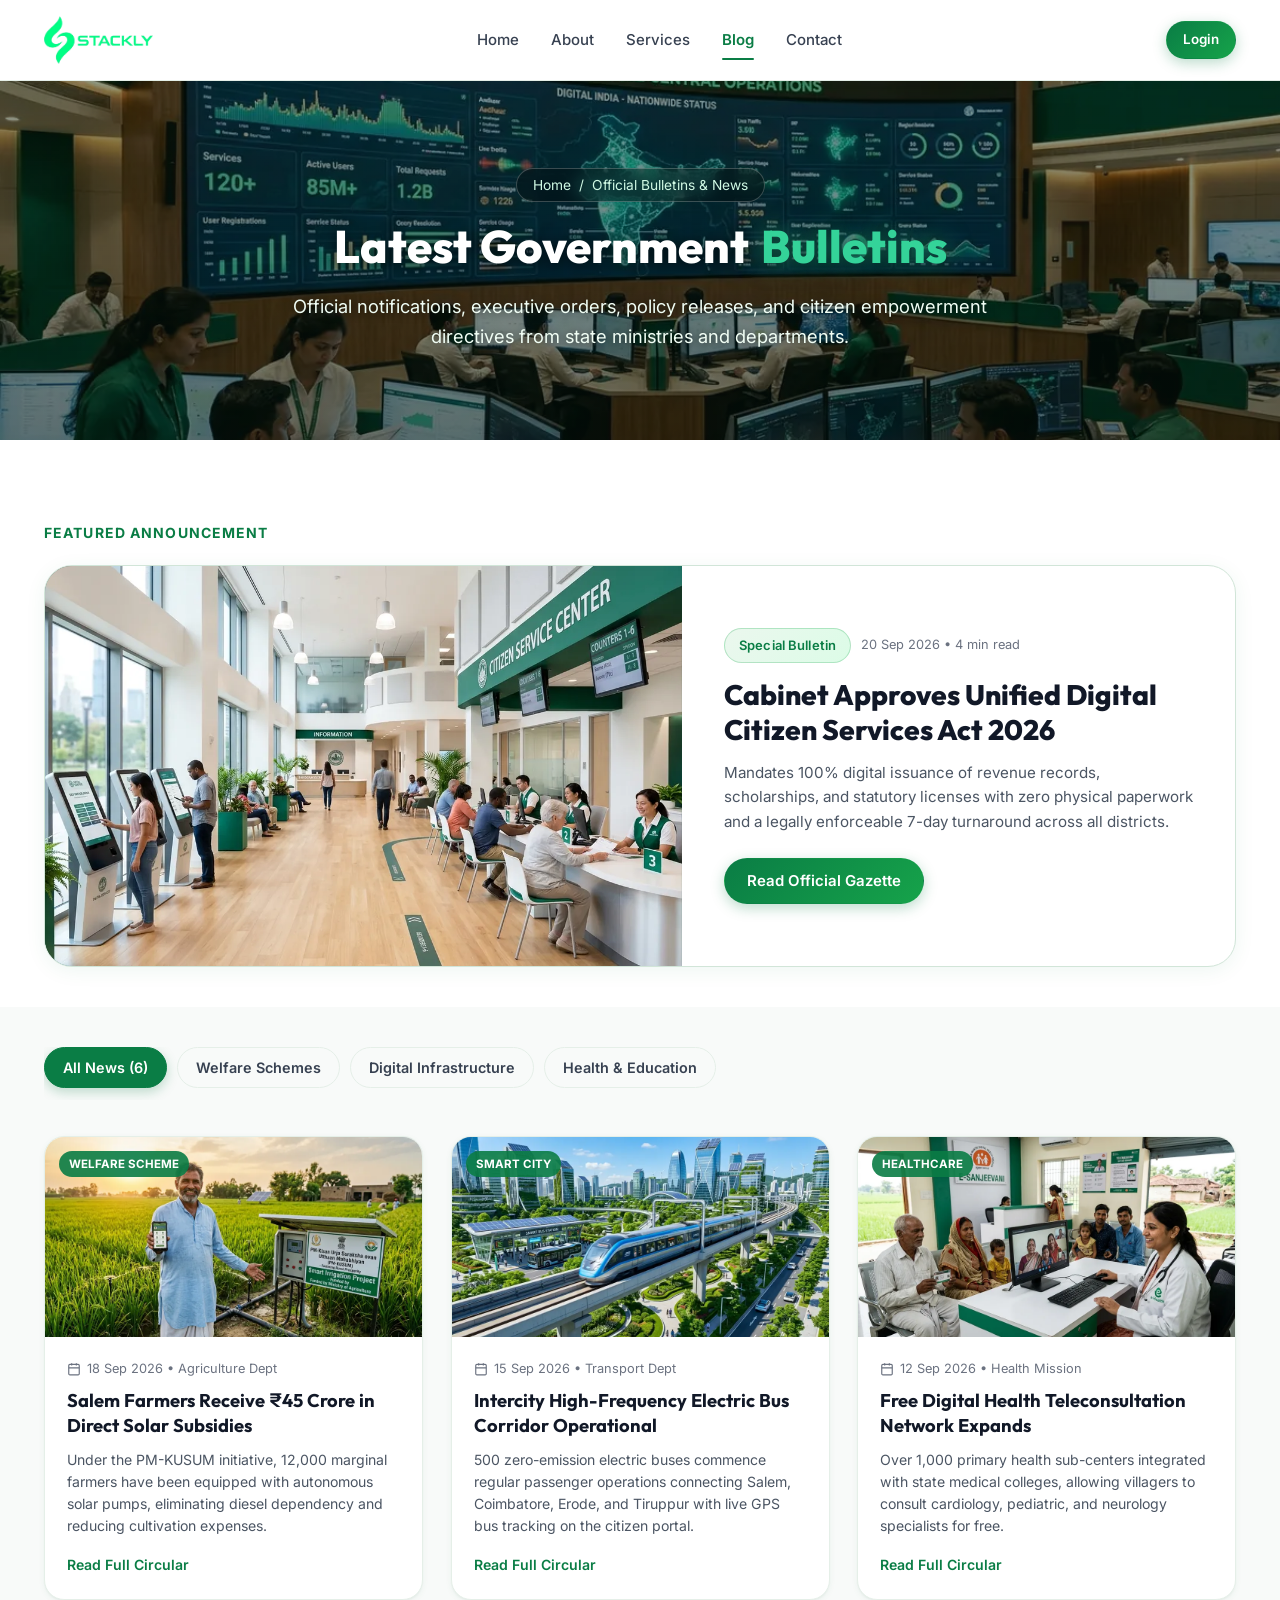
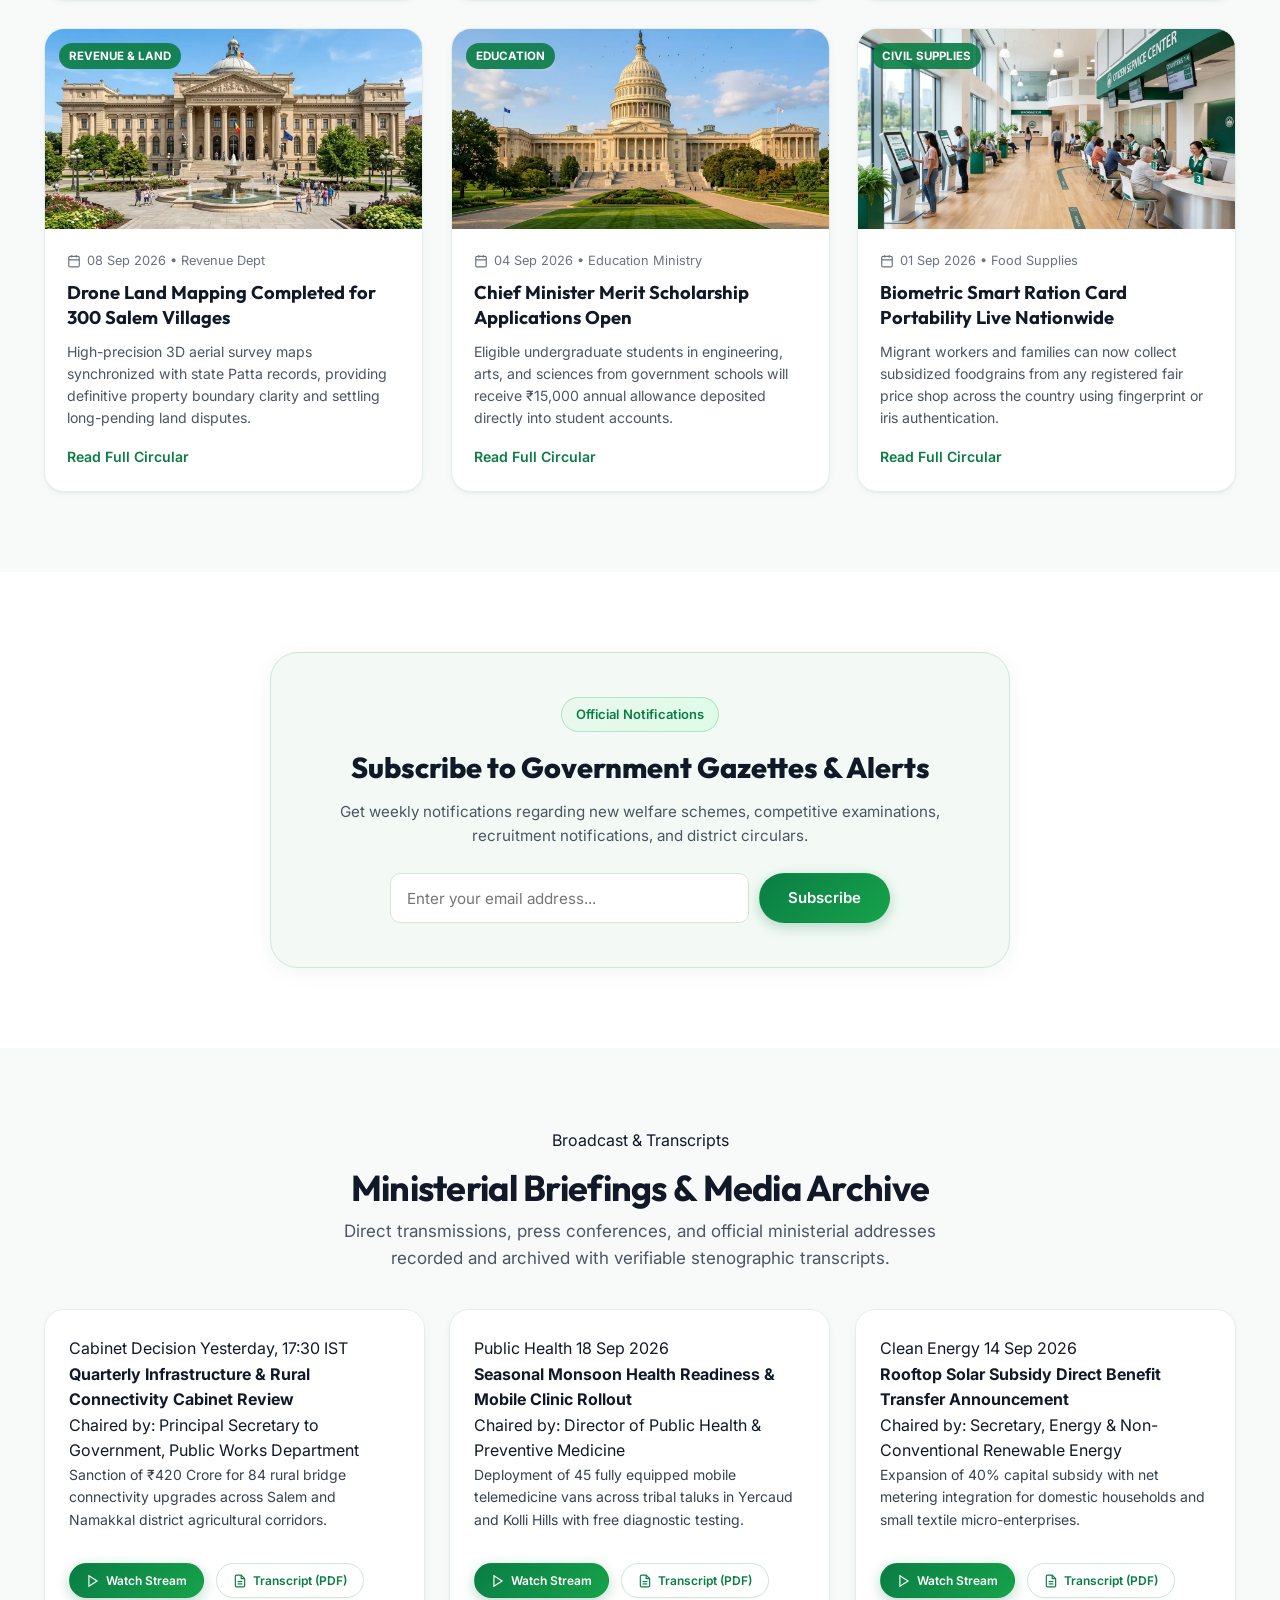
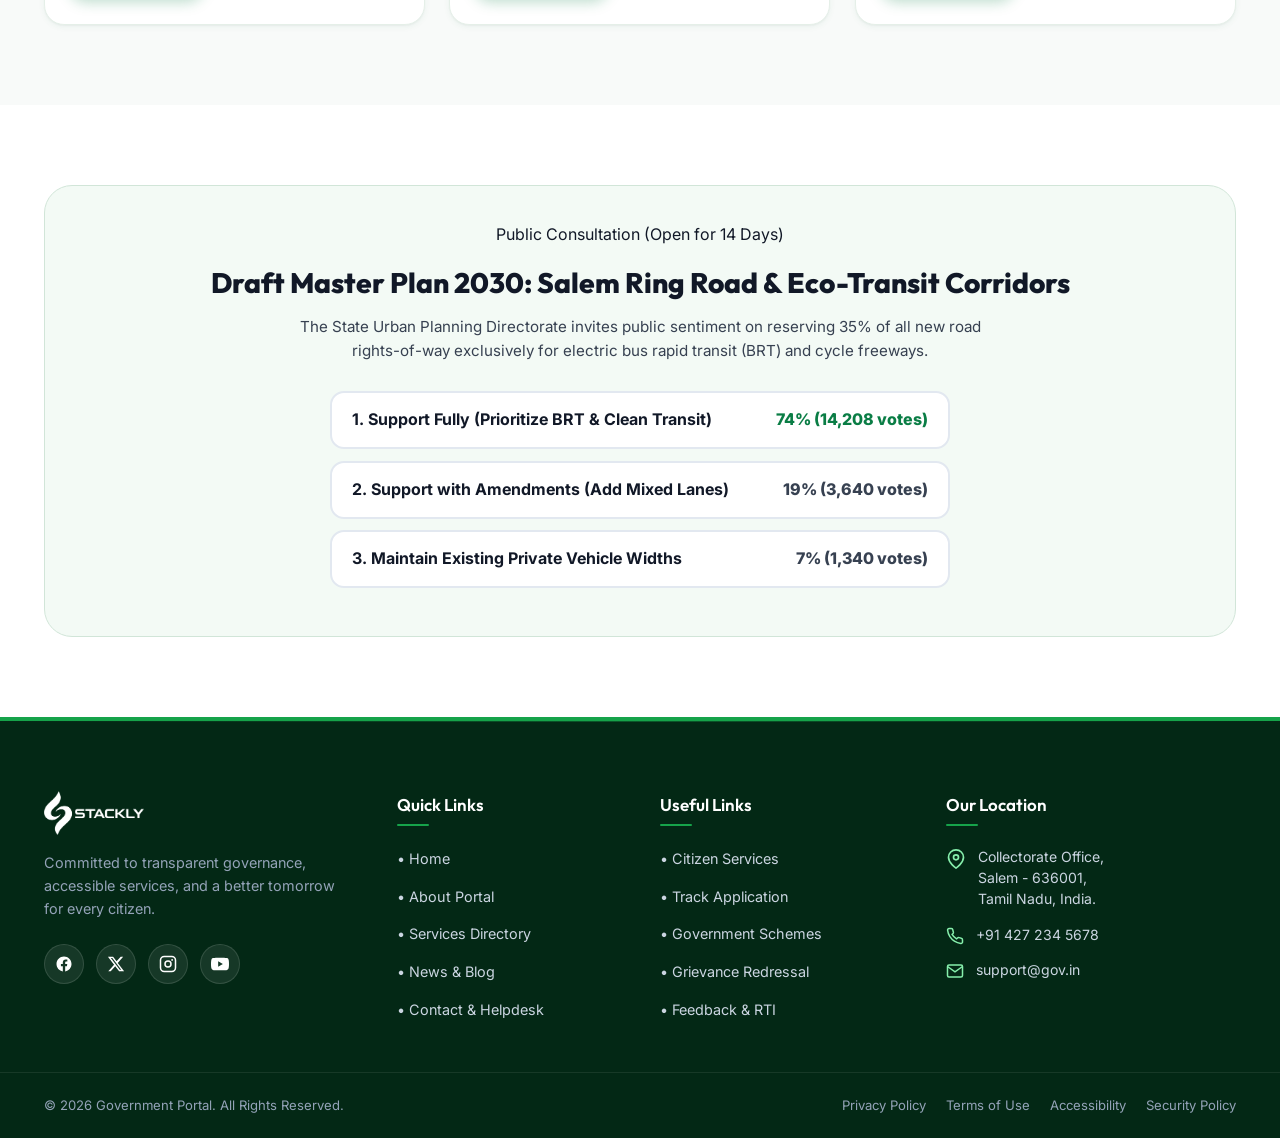
==== commit c08ec2a8: "Refactor code structure for improved readability and maintainability" ====
--- a/blog.html
+++ b/blog.html
@@ -337,7 +337,7 @@
                 <span>Watch Stream</span>
               </a>
               <a href="404.html" class="btn-gov-secondary btn-gov-sm" style="font-size: 0.75rem;">
-                <svg width="14" height="14" fill="none" stroke="currentColor" stroke-width="2" viewBox="0 0 24 24"><path d="M21 15v4a2 2 0 0 1-2 2H5a2 2 0 0 1-2-2v-4M7 10l5 5 5-5M12 15V3"/></svg>
+                <svg width="14" height="14" fill="none" stroke="currentColor" stroke-width="2" viewBox="0 0 24 24"><path d="M14 2H6a2 2 0 0 0-2 2v16a2 2 0 0 0 2 2h12a2 2 0 0 0 2-2V8z"/><polyline points="14 2 14 8 20 8"/><line x1="16" y1="13" x2="8" y2="13"/><line x1="16" y1="17" x2="8" y2="17"/></svg>
                 <span>Transcript (PDF)</span>
               </a>
             </div>
@@ -360,7 +360,7 @@
                 <span>Watch Stream</span>
               </a>
               <a href="404.html" class="btn-gov-secondary btn-gov-sm" style="font-size: 0.75rem;">
-                <svg width="14" height="14" fill="none" stroke="currentColor" stroke-width="2" viewBox="0 0 24 24"><path d="M21 15v4a2 2 0 0 1-2 2H5a2 2 0 0 1-2-2v-4M7 10l5 5 5-5M12 15V3"/></svg>
+                <svg width="14" height="14" fill="none" stroke="currentColor" stroke-width="2" viewBox="0 0 24 24"><path d="M14 2H6a2 2 0 0 0-2 2v16a2 2 0 0 0 2 2h12a2 2 0 0 0 2-2V8z"/><polyline points="14 2 14 8 20 8"/><line x1="16" y1="13" x2="8" y2="13"/><line x1="16" y1="17" x2="8" y2="17"/></svg>
                 <span>Transcript (PDF)</span>
               </a>
             </div>
@@ -383,7 +383,7 @@
                 <span>Watch Stream</span>
               </a>
               <a href="404.html" class="btn-gov-secondary btn-gov-sm" style="font-size: 0.75rem;">
-                <svg width="14" height="14" fill="none" stroke="currentColor" stroke-width="2" viewBox="0 0 24 24"><path d="M21 15v4a2 2 0 0 1-2 2H5a2 2 0 0 1-2-2v-4M7 10l5 5 5-5M12 15V3"/></svg>
+                <svg width="14" height="14" fill="none" stroke="currentColor" stroke-width="2" viewBox="0 0 24 24"><path d="M14 2H6a2 2 0 0 0-2 2v16a2 2 0 0 0 2 2h12a2 2 0 0 0 2-2V8z"/><polyline points="14 2 14 8 20 8"/><line x1="16" y1="13" x2="8" y2="13"/><line x1="16" y1="17" x2="8" y2="17"/></svg>
                 <span>Transcript (PDF)</span>
               </a>
             </div>
--- a/css/pages.css
+++ b/css/pages.css
@@ -343,7 +343,7 @@
   flex-shrink: 0;
 }
 
-/* Hero Quick Categories Bar - Constantly & Clearly Visible */
+/* Hero Quick Categories Bar */
 .hero-categories-bar {
   margin-top: 48px;
   display: grid;
@@ -351,37 +351,60 @@
   gap: 16px;
   position: relative;
   z-index: 10;
-  opacity: 1 !important;
-  visibility: visible !important;
 }
 
 .hero-cat-card {
-  background: #FFFFFF !important;
+  position: relative;
+  background: #FFFFFF;
   border: 1.5px solid rgba(255, 255, 255, 0.95);
   border-radius: var(--radius-lg);
   padding: 20px 14px;
+  box-shadow: 0 10px 30px rgba(0, 0, 0, 0.28), 0 2px 8px rgba(0, 0, 0, 0.12);
+  transition: transform 0.35s cubic-bezier(0.16, 1, 0.3, 1), box-shadow 0.35s ease, border-color 0.35s ease;
+  overflow: hidden;
+  cursor: pointer;
+  pointer-events: auto;
+  user-select: none;
+  display: flex;
+  flex-direction: column;
+  align-items: center;
+  justify-content: center;
+}
+
+/* Background Image Layer (Hidden by default, displayed behind card on hover) */
+.hero-cat-bg {
+  position: absolute;
+  inset: 0;
+  width: 100%;
+  height: 100%;
+  background-size: cover;
+  background-position: center;
+  opacity: 0;
+  transform: scale(1.0);
+  transition: opacity 0.45s ease, transform 0.7s cubic-bezier(0.16, 1, 0.3, 1);
+  z-index: 1;
+}
+
+/* Gradient Dark Overlay for Photo Contrast */
+.hero-cat-bg-overlay {
+  position: absolute;
+  inset: 0;
+  background: linear-gradient(180deg, rgba(2, 22, 12, 0.38) 0%, rgba(2, 16, 9, 0.82) 100%);
+  opacity: 0;
+  transition: opacity 0.4s ease;
+  z-index: 2;
+}
+
+/* Content Layer */
+.hero-cat-content {
+  position: relative;
+  z-index: 3;
   display: flex;
   flex-direction: column;
   align-items: center;
   gap: 12px;
   text-align: center;
-  box-shadow: 0 10px 30px rgba(0, 0, 0, 0.28), 0 2px 8px rgba(0, 0, 0, 0.12);
-  transition: all var(--transition-normal);
-  text-decoration: none;
-  position: relative;
-  z-index: 10;
-  opacity: 1 !important;
-  visibility: visible !important;
-  cursor: default;
-  pointer-events: none;
-  user-select: none;
-}
-
-.hero-cat-card:hover {
-  transform: translateY(-6px);
-  border-color: #10B981;
-  box-shadow: 0 18px 42px rgba(0, 0, 0, 0.38), 0 0 20px rgba(16, 185, 129, 0.25);
-  background: #FFFFFF !important;
+  width: 100%;
 }
 
 .hero-cat-icon {
@@ -398,17 +421,99 @@
   box-shadow: 0 2px 8px rgba(10, 125, 69, 0.15);
 }
 
-.hero-cat-card:hover .hero-cat-icon {
-  background: #0A7D45;
-  color: #FFFFFF;
-  transform: scale(1.08);
-}
-
 .hero-cat-label {
   font-size: 0.95rem;
   font-weight: 700;
   color: #0F172A;
   letter-spacing: -0.01em;
+  transition: color 0.3s ease, text-shadow 0.3s ease;
+  white-space: nowrap;
+}
+
+/* On Hover: Display Relevant Image Behind Card & Enhance Content Contrast */
+.hero-cat-card:hover,
+.hero-categories-bar.arrange-complete .hero-cat-card:hover {
+  transform: translateY(-8px) scale(1.04);
+  border-color: #10B981;
+  box-shadow: 0 20px 42px rgba(0, 0, 0, 0.45), 0 0 24px rgba(16, 185, 129, 0.3);
+}
+
+.hero-cat-card:hover .hero-cat-bg,
+.hero-categories-bar.arrange-complete .hero-cat-card:hover .hero-cat-bg {
+  opacity: 1;
+  transform: scale(1.12);
+}
+
+.hero-cat-card:hover .hero-cat-bg-overlay,
+.hero-categories-bar.arrange-complete .hero-cat-card:hover .hero-cat-bg-overlay {
+  opacity: 1;
+}
+
+.hero-cat-card:hover .hero-cat-icon,
+.hero-categories-bar.arrange-complete .hero-cat-card:hover .hero-cat-icon {
+  background: #10B981;
+  color: #FFFFFF;
+  transform: scale(1.1);
+  box-shadow: 0 4px 14px rgba(0, 0, 0, 0.35);
+}
+
+.hero-cat-card:hover .hero-cat-label,
+.hero-categories-bar.arrange-complete .hero-cat-card:hover .hero-cat-label {
+  color: #FFFFFF !important;
+  text-shadow: 0 2px 8px rgba(0, 0, 0, 0.9);
+}
+
+/* Sequential Arrange Animation: Education -> Health -> Agriculture -> Business -> Transport -> Social Welfare */
+@keyframes heroCatArrangeKeyframe {
+  0% {
+    opacity: 0;
+    transform: translateY(42px) scale(0.92);
+  }
+  65% {
+    opacity: 1;
+    transform: translateY(-8px) scale(1.03);
+  }
+  100% {
+    opacity: 1;
+    transform: translateY(0) scale(1);
+  }
+}
+
+.hero-categories-bar.is-animated .hero-cat-card {
+  opacity: 0;
+  transform: translateY(42px) scale(0.92);
+  will-change: transform, opacity;
+}
+
+.hero-categories-bar.is-animated .hero-cat-1 {
+  animation: heroCatArrangeKeyframe 0.7s cubic-bezier(0.2, 0.9, 0.3, 1.2) 0.1s forwards;
+}
+
+.hero-categories-bar.is-animated .hero-cat-2 {
+  animation: heroCatArrangeKeyframe 0.7s cubic-bezier(0.2, 0.9, 0.3, 1.2) 0.3s forwards;
+}
+
+.hero-categories-bar.is-animated .hero-cat-3 {
+  animation: heroCatArrangeKeyframe 0.7s cubic-bezier(0.2, 0.9, 0.3, 1.2) 0.5s forwards;
+}
+
+.hero-categories-bar.is-animated .hero-cat-4 {
+  animation: heroCatArrangeKeyframe 0.7s cubic-bezier(0.2, 0.9, 0.3, 1.2) 0.7s forwards;
+}
+
+.hero-categories-bar.is-animated .hero-cat-5 {
+  animation: heroCatArrangeKeyframe 0.7s cubic-bezier(0.2, 0.9, 0.3, 1.2) 0.9s forwards;
+}
+
+.hero-categories-bar.is-animated .hero-cat-6 {
+  animation: heroCatArrangeKeyframe 0.7s cubic-bezier(0.2, 0.9, 0.3, 1.2) 1.1s forwards;
+}
+
+/* Once arrange sequence completes, unlock cards for hover interaction */
+.hero-categories-bar.arrange-complete .hero-cat-card {
+  opacity: 1 !important;
+  animation: none !important;
+  transform: none;
 }
 
 @media (max-width: 1100px) {
@@ -4205,6 +4310,34 @@
   border-color: var(--primary);
 }
 
+/* Briefing Card Actions (Prevents button overlap on all screen widths) */
+.briefing-actions {
+  display: flex;
+  align-items: center;
+  flex-wrap: wrap;
+  gap: 12px;
+  row-gap: 12px;
+  column-gap: 12px;
+  margin-top: auto;
+  padding-top: 16px;
+}
+
+.briefing-actions .btn-gov-sm {
+  flex-shrink: 0;
+  display: inline-flex;
+  align-items: center;
+  justify-content: center;
+  gap: 6px;
+  margin: 0;
+}
+
+@media (max-width: 480px) {
+  .briefing-actions {
+    gap: 10px;
+    row-gap: 10px;
+  }
+}
+
 /* Blog Section 2: Citizen Policy Consultation & Voting Poll Arrange Animation */
 .policy-poll-card {
   background: var(--primary-tint);
